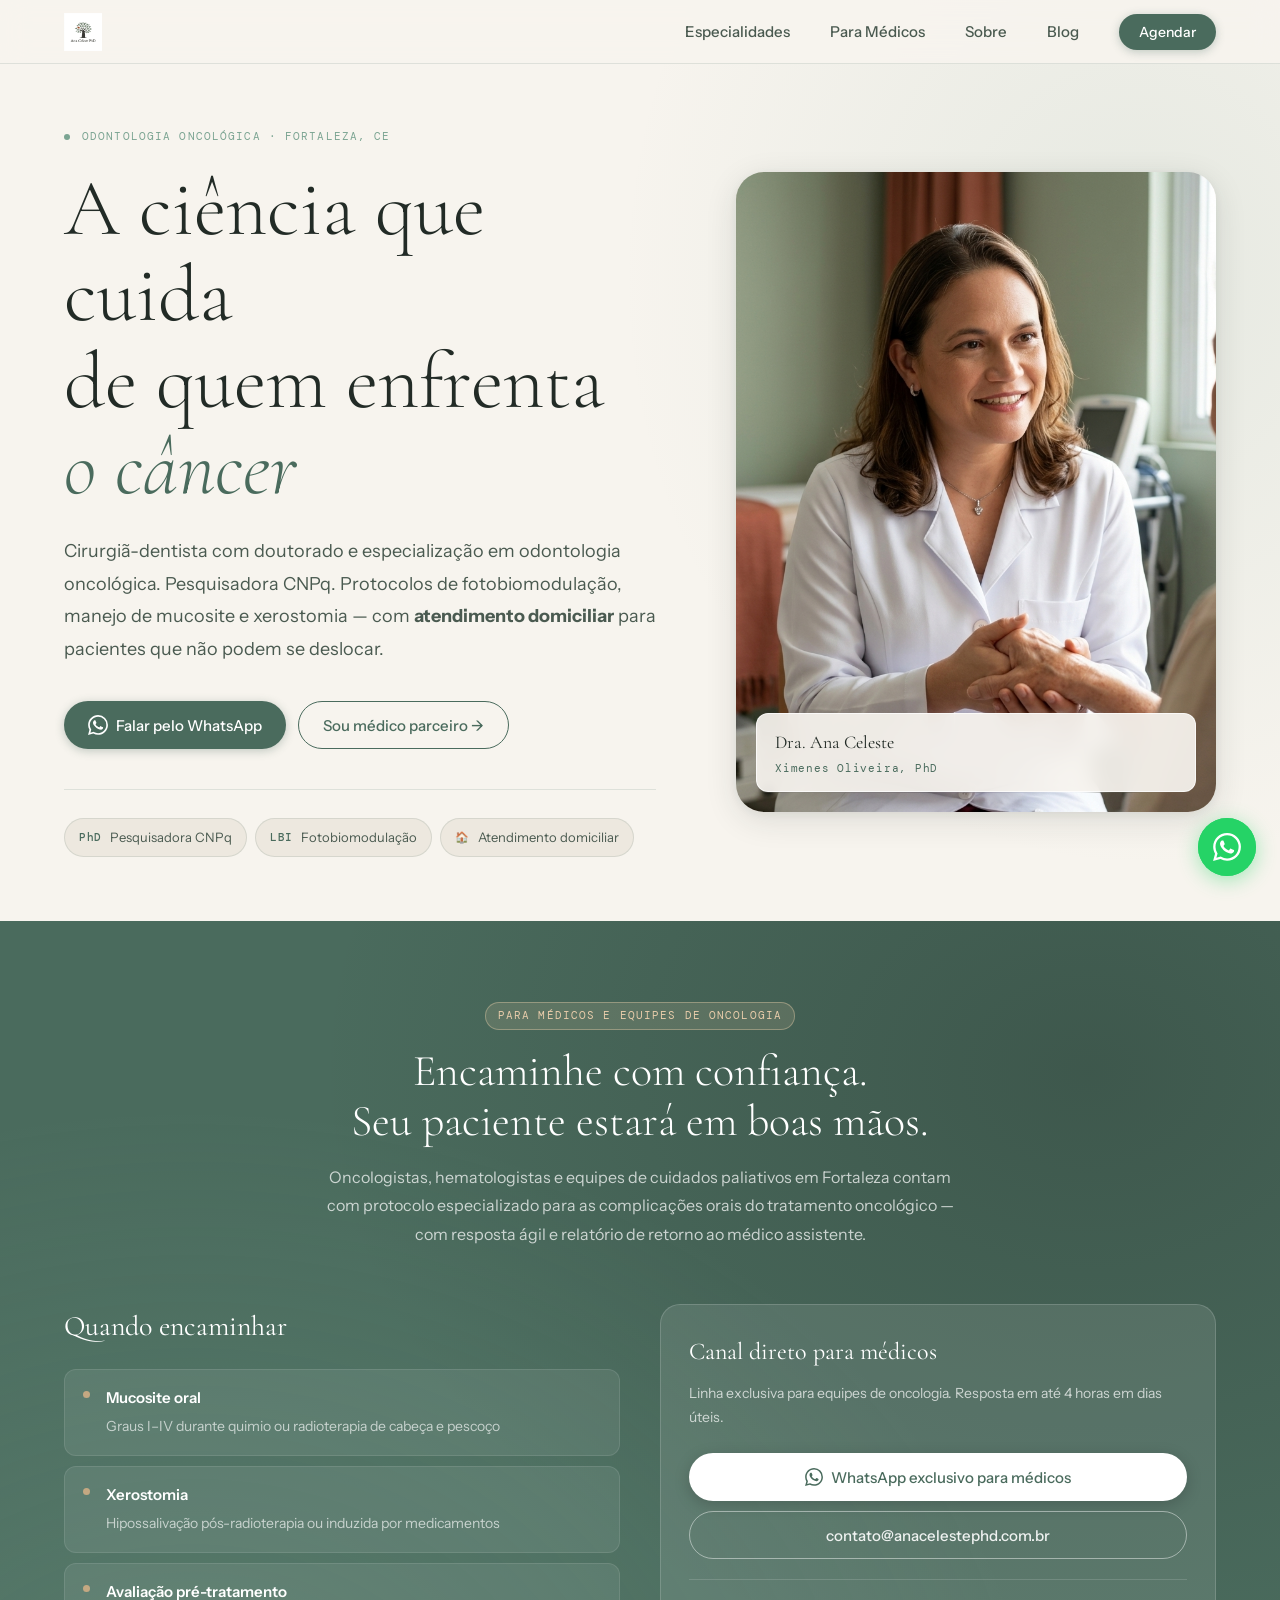
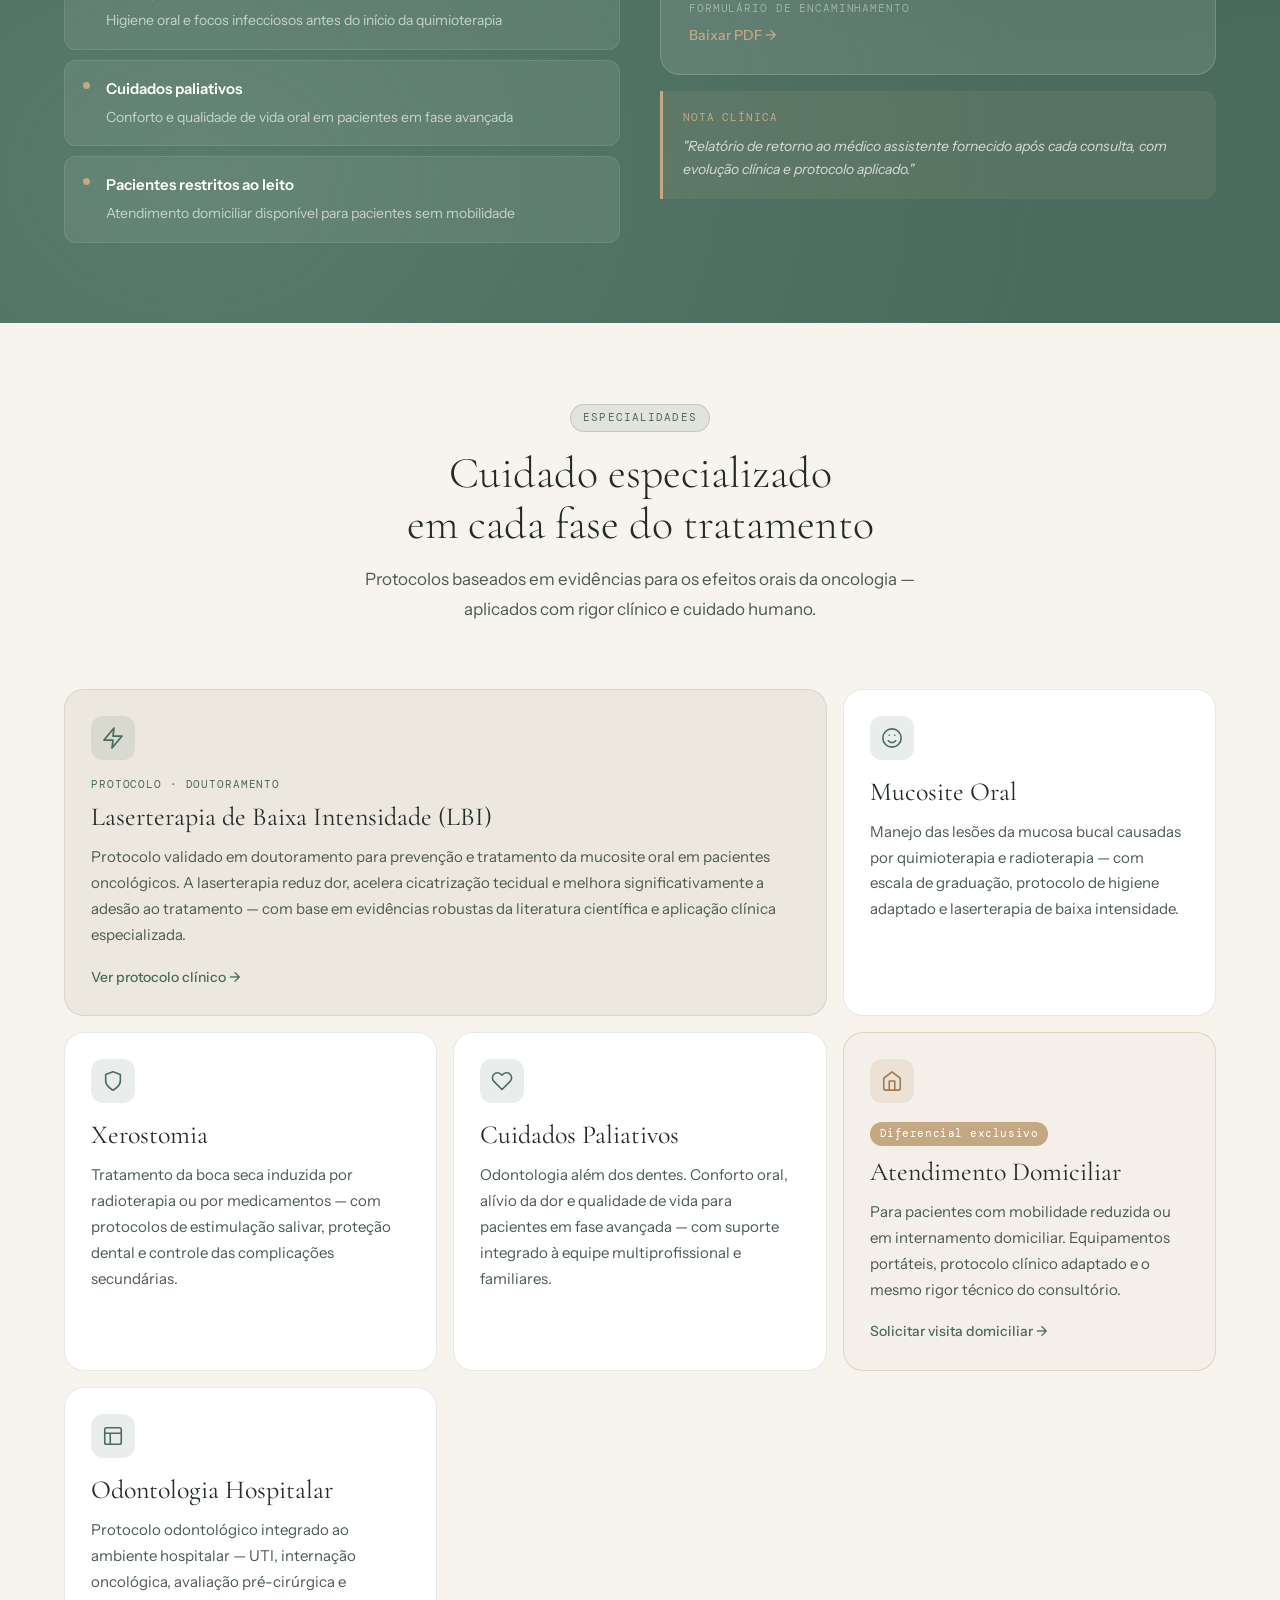
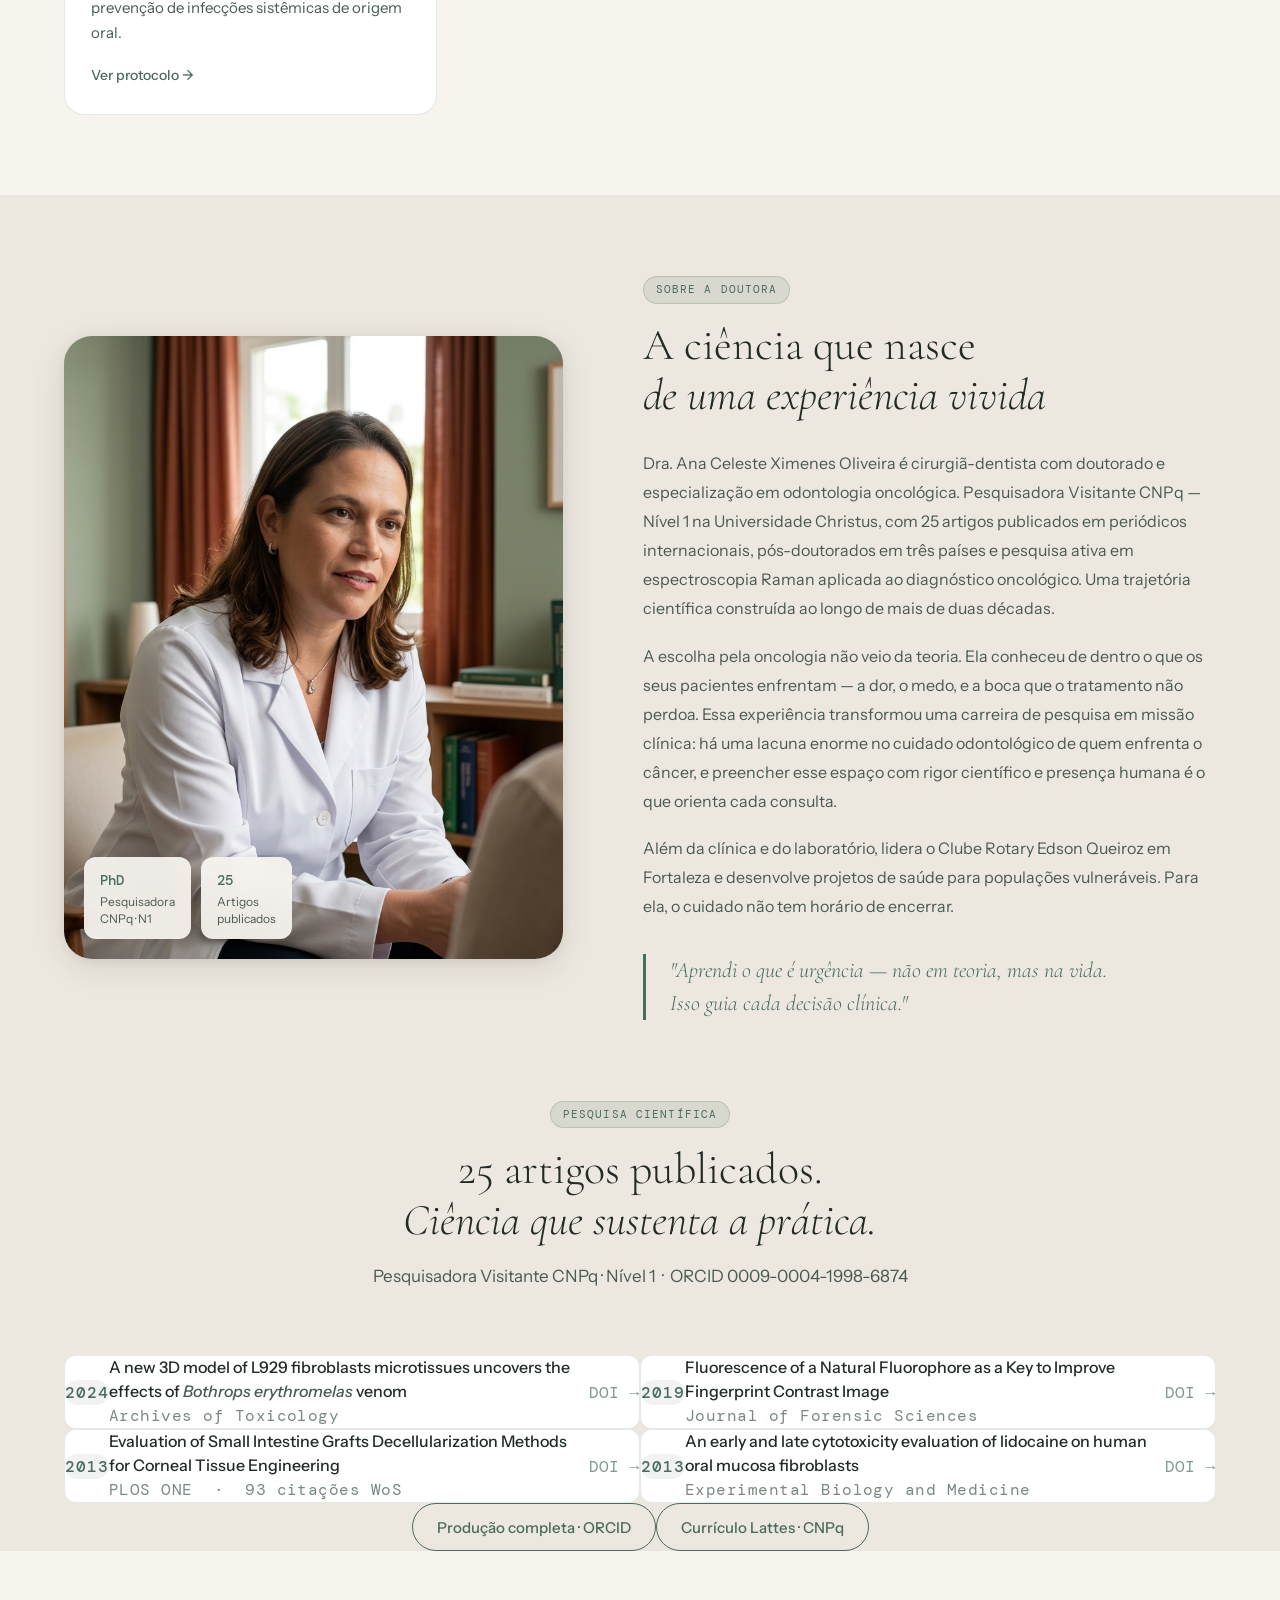
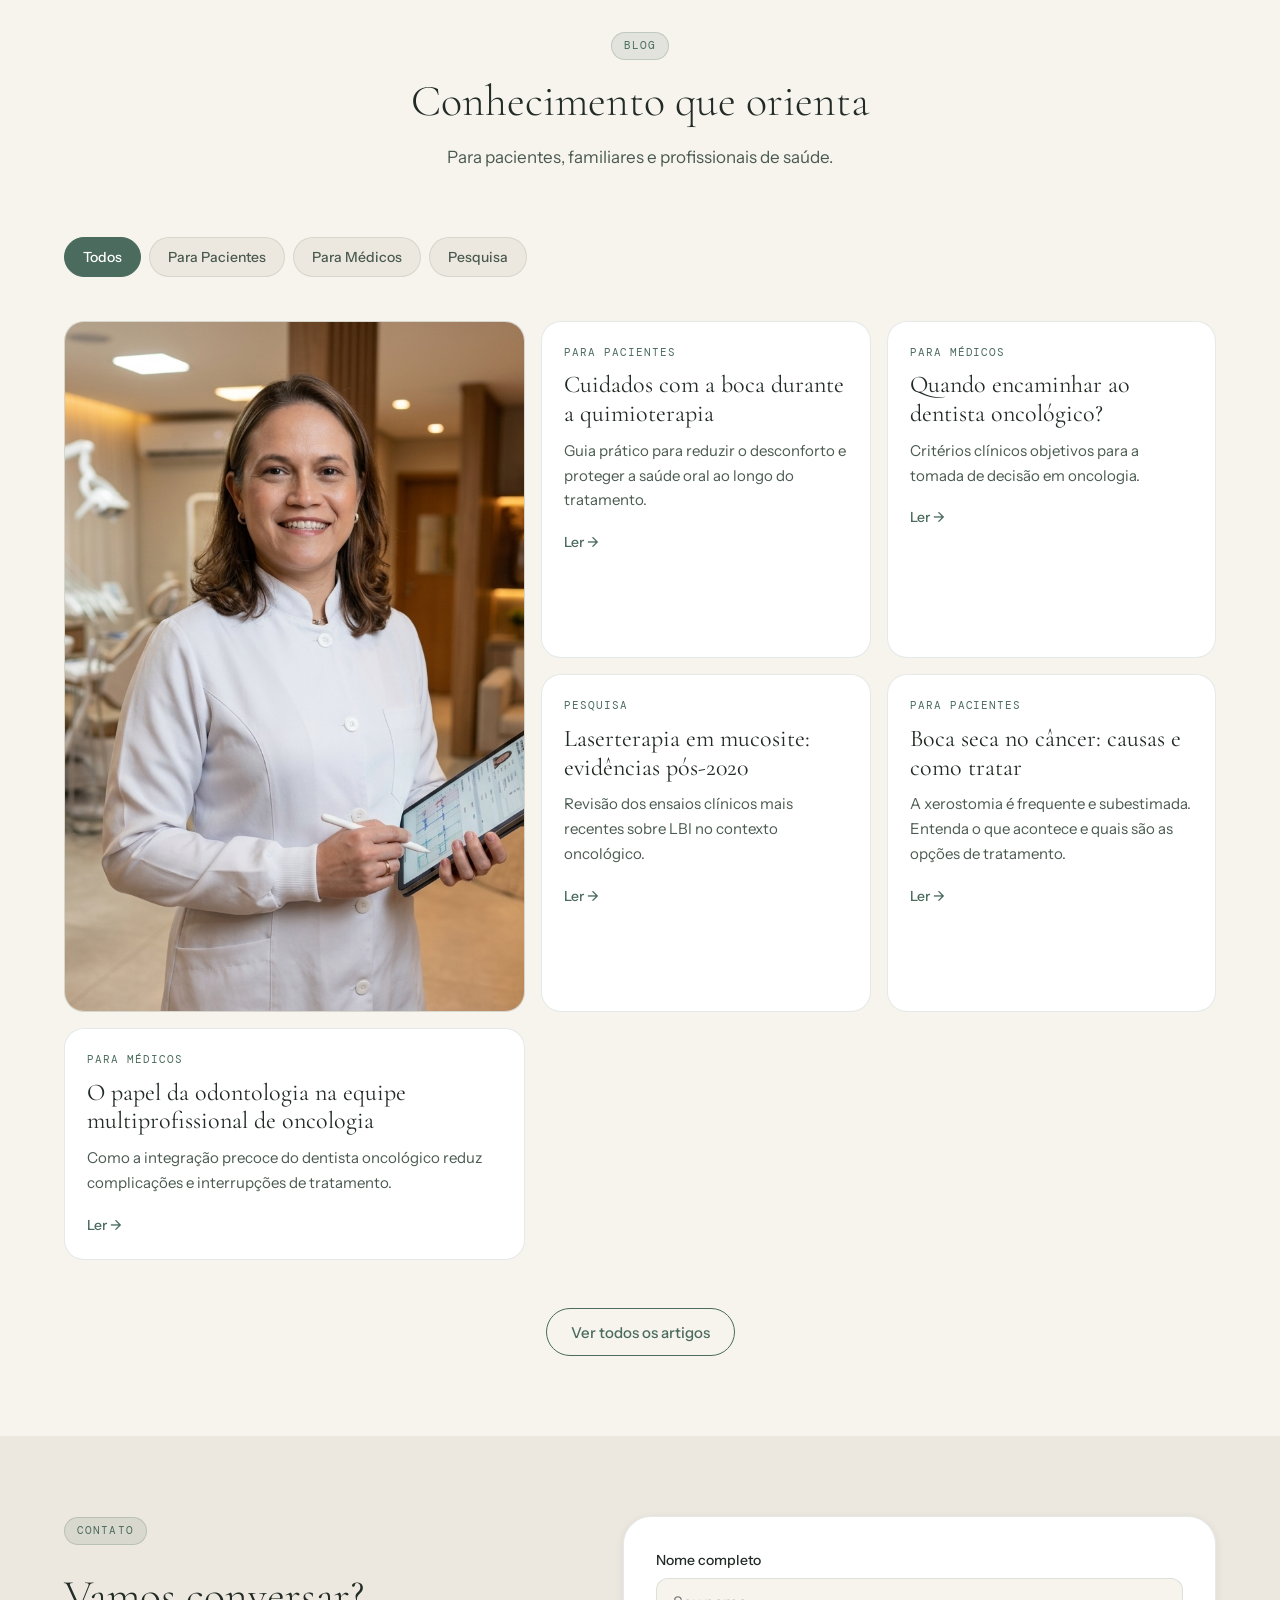
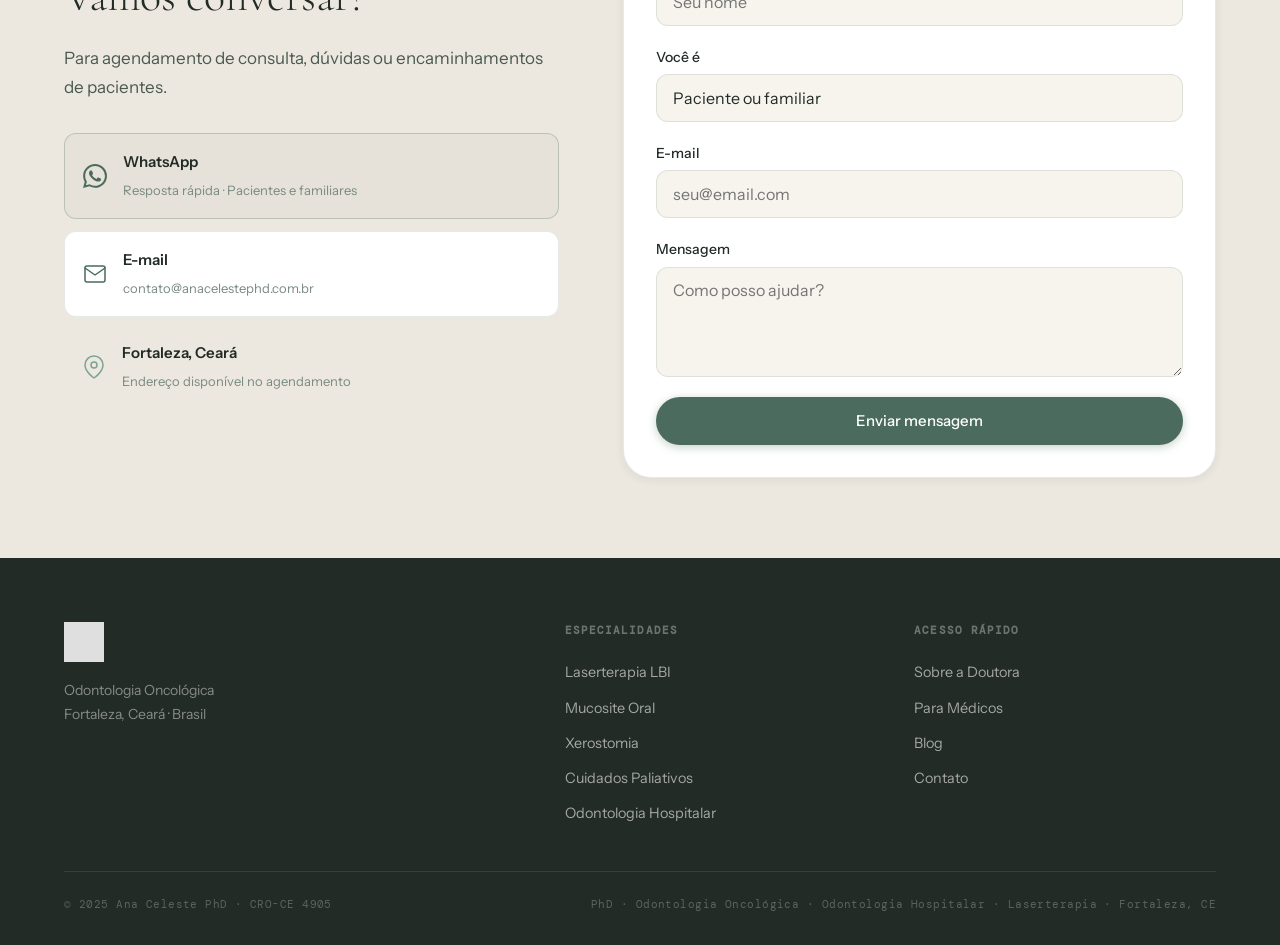
==== index.html @ f33442ef "Fix: número WhatsApp correto — 558599242529 Transposição de dígitos corrigida: 9224 → 9924 O número " ====
<!DOCTYPE html>
<html lang="pt-BR">
<head>
  <meta charset="UTF-8">
  <meta name="viewport" content="width=device-width, initial-scale=1.0">
  <meta name="description" content="Dra. Ana Celeste Ximenes Oliveira — Cirurgiã-dentista, PhD. Suporte odontológico especializado ao paciente oncológico em Fortaleza, CE. Laserterapia, mucosite, xerostomia e atendimento domiciliar.">
  <meta name="keywords" content="odontologia oncológica, dentista oncológica, laserterapia, mucosite oral, xerostomia, cuidados paliativos, Fortaleza, Ceará, atendimento domiciliar, fotobiomodulação">
  <title>Ana Celeste PhD — Suporte Odontológico Oncológico · Fortaleza</title>

  <!-- Open Graph -->
  <meta property="og:title"       content="Ana Celeste PhD — Suporte Odontológico Oncológico">
  <meta property="og:description" content="Cirurgiã-dentista, PhD. Laserterapia, mucosite e cuidados paliativos para pacientes oncológicos em Fortaleza, CE.">
  <meta property="og:type"        content="website">
  <meta property="og:image"       content="assets/hero.png">

  <!-- Schema.org -->
  <script type="application/ld+json">
  {
    "@context": "https://schema.org",
    "@type": "Dentist",
    "name": "Ana Celeste Ximenes Oliveira",
    "description": "Cirurgiã-dentista com doutorado e especialização em odontologia oncológica. Pesquisadora Visitante CNPq. Especialista em laserterapia de baixa intensidade, mucosite oral e cuidados paliativos.",
    "address": { "@type": "PostalAddress", "addressLocality": "Fortaleza", "addressRegion": "CE", "addressCountry": "BR" },
    "telephone": "+558599242529",
    "email": "contato@anacelestephd.com.br",
    "medicalSpecialty": "Dentistry",
    "sameAs": [
      "https://orcid.org/0009-0004-1998-6874",
      "http://lattes.cnpq.br/0933606987085192"
    ]
  }
  </script>

  <!-- Fonts -->
  <link rel="preconnect" href="https://fonts.googleapis.com">
  <link rel="preconnect" href="https://fonts.gstatic.com" crossorigin>
  <link href="https://fonts.googleapis.com/css2?family=Cormorant+Garamond:ital,wght@0,300;0,400;0,500;1,300;1,400&family=Instrument+Sans:wght@400;500;600&family=DM+Mono:wght@400;500&display=swap" rel="stylesheet">

  <link rel="stylesheet" href="styles.css">
</head>
<body>

  <!-- ====================================================
       NAV
       ==================================================== -->
  <nav class="nav" id="nav" role="navigation" aria-label="Navegação principal">
    <div class="nav__inner">
      <a href="#inicio" class="nav__logo" aria-label="Ana Celeste PhD — página inicial">
        <img src="assets/logo.png" alt="Ana Celeste PhD">
      </a>
      <div class="nav__links">
        <a href="#especialidades">Especialidades</a>
        <a href="#profissionais">Para Médicos</a>
        <a href="#sobre">Sobre</a>
        <a href="#blog">Blog</a>
        <a href="#contato" class="btn btn--primary" style="padding:0.5rem 1.25rem;min-height:36px;font-size:0.875rem;">Agendar</a>
      </div>
      <button class="nav__toggle" id="navToggle" aria-label="Abrir menu" aria-expanded="false">
        <span></span><span></span><span></span>
      </button>
    </div>
    <div class="nav__mobile" id="navMobile" role="menu">
      <a href="#especialidades" role="menuitem">Especialidades</a>
      <a href="#profissionais"  role="menuitem">Para Médicos</a>
      <a href="#sobre"          role="menuitem">Sobre a Doutora</a>
      <a href="#blog"           role="menuitem">Blog</a>
      <a href="#contato"        role="menuitem">Agendar Consulta</a>
    </div>
  </nav>

  <!-- ====================================================
       HERO
       ==================================================== -->
  <section class="hero" id="inicio" aria-label="Apresentação">
    <div class="hero__container">

      <div class="hero__content">
        <div class="hero__eyebrow reveal">
          <span class="hero__eyebrow-dot" aria-hidden="true"></span>
          <span class="hero__eyebrow-text">Odontologia Oncológica · Fortaleza, CE</span>
        </div>

        <h1 class="hero__title reveal reveal-delay-1">
          A ciência que cuida<br>
          de quem enfrenta<br>
          <em>o câncer</em>
        </h1>

        <p class="hero__lead reveal reveal-delay-2">
          Cirurgiã-dentista com doutorado e especialização em odontologia oncológica.
          Pesquisadora CNPq. Protocolos de fotobiomodulação, manejo de mucosite e
          xerostomia — com <strong>atendimento domiciliar</strong> para pacientes que não podem se deslocar.
        </p>

        <div class="hero__actions reveal reveal-delay-3">
          <a href="https://wa.me/558599242529" class="btn btn--primary" target="_blank" rel="noopener noreferrer" aria-label="Falar pelo WhatsApp">
            <svg width="20" height="20" viewBox="0 0 24 24" fill="currentColor" aria-hidden="true">
              <path d="M17.472 14.382c-.297-.149-1.758-.867-2.03-.967-.273-.099-.471-.148-.67.15-.197.297-.767.966-.94 1.164-.173.199-.347.223-.644.075-.297-.15-1.255-.463-2.39-1.475-.883-.788-1.48-1.761-1.653-2.059-.173-.297-.018-.458.13-.606.134-.133.298-.347.446-.52.149-.174.198-.298.298-.497.099-.198.05-.371-.025-.52-.075-.149-.669-1.612-.916-2.207-.242-.579-.487-.5-.669-.51-.173-.008-.371-.01-.57-.01-.198 0-.52.074-.792.372-.272.297-1.04 1.016-1.04 2.479 0 1.462 1.065 2.875 1.213 3.074.149.198 2.096 3.2 5.077 4.487.709.306 1.262.489 1.694.625.712.227 1.36.195 1.871.118.571-.085 1.758-.719 2.006-1.413.248-.694.248-1.289.173-1.413-.074-.124-.272-.198-.57-.347m-5.421 7.403h-.004a9.87 9.87 0 01-5.031-1.378l-.361-.214-3.741.982.998-3.648-.235-.374a9.86 9.86 0 01-1.51-5.26c.001-5.45 4.436-9.884 9.888-9.884 2.64 0 5.122 1.03 6.988 2.898a9.825 9.825 0 012.893 6.994c-.003 5.45-4.437 9.884-9.885 9.884m8.413-18.297A11.815 11.815 0 0012.05 0C5.495 0 .16 5.335.157 11.892c0 2.096.547 4.142 1.588 5.945L.057 24l6.305-1.654a11.882 11.882 0 005.683 1.448h.005c6.554 0 11.89-5.335 11.893-11.893a11.821 11.821 0 00-3.48-8.413z"/>
            </svg>
            Falar pelo WhatsApp
          </a>
          <a href="#profissionais" class="btn btn--outline">
            Sou médico parceiro →
          </a>
        </div>

        <div class="hero__credentials reveal reveal-delay-4">
          <div class="hero__cred">
            <span class="hero__cred-label">PhD</span>
            <span class="hero__cred-desc">Pesquisadora CNPq</span>
          </div>
          <div class="hero__cred">
            <span class="hero__cred-label">LBI</span>
            <span class="hero__cred-desc">Fotobiomodulação</span>
          </div>
          <div class="hero__cred">
            <span class="hero__cred-label">🏠</span>
            <span class="hero__cred-desc">Atendimento domiciliar</span>
          </div>
        </div>
      </div>

      <div class="hero__image-wrap reveal reveal-delay-2">
        <img
          src="assets/hero.png"
          alt="Dra. Ana Celeste Ximenes Oliveira, PhD em Odontologia Oncológica"
          class="hero__image"
          loading="eager"
        >
        <div class="hero__image-card">
          <span class="hero__image-name">Dra. Ana Celeste</span>
          <span class="hero__image-cred">Ximenes Oliveira, PhD</span>
        </div>
      </div>

    </div>
  </section>

  <!-- ====================================================
       B2B — PARA MÉDICOS (prioridade estratégica)
       ==================================================== -->
  <section class="b2b" id="profissionais" aria-label="Para médicos e equipes de oncologia">
    <div class="container">

      <div class="b2b__header reveal">
        <span class="tag tag--warm">Para médicos e equipes de oncologia</span>
        <h2>Encaminhe com confiança.<br>Seu paciente estará em boas mãos.</h2>
        <p>
          Oncologistas, hematologistas e equipes de cuidados paliativos em Fortaleza
          contam com protocolo especializado para as complicações orais do tratamento
          oncológico — com resposta ágil e relatório de retorno ao médico assistente.
        </p>
      </div>

      <div class="b2b__grid">

        <div class="reveal reveal-delay-1">
          <h3 class="b2b__criteria-title">Quando encaminhar</h3>
          <ul class="criteria-list" role="list">
            <li class="criteria-item">
              <span class="criteria-dot" aria-hidden="true"></span>
              <div>
                <strong>Mucosite oral</strong>
                <span>Graus I–IV durante quimio ou radioterapia de cabeça e pescoço</span>
              </div>
            </li>
            <li class="criteria-item">
              <span class="criteria-dot" aria-hidden="true"></span>
              <div>
                <strong>Xerostomia</strong>
                <span>Hipossalivação pós-radioterapia ou induzida por medicamentos</span>
              </div>
            </li>
            <li class="criteria-item">
              <span class="criteria-dot" aria-hidden="true"></span>
              <div>
                <strong>Avaliação pré-tratamento</strong>
                <span>Higiene oral e focos infecciosos antes do início da quimioterapia</span>
              </div>
            </li>
            <li class="criteria-item">
              <span class="criteria-dot" aria-hidden="true"></span>
              <div>
                <strong>Cuidados paliativos</strong>
                <span>Conforto e qualidade de vida oral em pacientes em fase avançada</span>
              </div>
            </li>
            <li class="criteria-item">
              <span class="criteria-dot" aria-hidden="true"></span>
              <div>
                <strong>Pacientes restritos ao leito</strong>
                <span>Atendimento domiciliar disponível para pacientes sem mobilidade</span>
              </div>
            </li>
          </ul>
        </div>

        <div class="b2b__side reveal reveal-delay-2">
          <div class="b2b__card">
            <h3>Canal direto para médicos</h3>
            <p>
              Linha exclusiva para equipes de oncologia.
              Resposta em até 4 horas em dias úteis.
            </p>
            <a
              href="https://wa.me/558599242529?text=Ol%C3%A1%2C%20sou%20m%C3%A9dico%20e%20gostaria%20de%20encaminhar%20um%20paciente."
              class="btn btn--primary btn--full"
              target="_blank"
              rel="noopener noreferrer"
            >
              <svg width="18" height="18" viewBox="0 0 24 24" fill="currentColor" aria-hidden="true">
                <path d="M17.472 14.382c-.297-.149-1.758-.867-2.03-.967-.273-.099-.471-.148-.67.15-.197.297-.767.966-.94 1.164-.173.199-.347.223-.644.075-.297-.15-1.255-.463-2.39-1.475-.883-.788-1.48-1.761-1.653-2.059-.173-.297-.018-.458.13-.606.134-.133.298-.347.446-.52.149-.174.198-.298.298-.497.099-.198.05-.371-.025-.52-.075-.149-.669-1.612-.916-2.207-.242-.579-.487-.5-.669-.51-.173-.008-.371-.01-.57-.01-.198 0-.52.074-.792.372-.272.297-1.04 1.016-1.04 2.479 0 1.462 1.065 2.875 1.213 3.074.149.198 2.096 3.2 5.077 4.487.709.306 1.262.489 1.694.625.712.227 1.36.195 1.871.118.571-.085 1.758-.719 2.006-1.413.248-.694.248-1.289.173-1.413-.074-.124-.272-.198-.57-.347m-5.421 7.403h-.004a9.87 9.87 0 01-5.031-1.378l-.361-.214-3.741.982.998-3.648-.235-.374a9.86 9.86 0 01-1.51-5.26c.001-5.45 4.436-9.884 9.888-9.884 2.64 0 5.122 1.03 6.988 2.898a9.825 9.825 0 012.893 6.994c-.003 5.45-4.437 9.884-9.885 9.884m8.413-18.297A11.815 11.815 0 0012.05 0C5.495 0 .16 5.335.157 11.892c0 2.096.547 4.142 1.588 5.945L.057 24l6.305-1.654a11.882 11.882 0 005.683 1.448h.005c6.554 0 11.89-5.335 11.893-11.893a11.821 11.821 0 00-3.48-8.413z"/>
              </svg>
              WhatsApp exclusivo para médicos
            </a>
            <a href="mailto:contato@anacelestephd.com.br" class="btn btn--outline-white btn--full">
              contato@anacelestephd.com.br
            </a>
            <div class="b2b__protocol">
              <span class="b2b__protocol-label">Formulário de encaminhamento</span>
              <a href="#" class="link link--warm">Baixar PDF →</a>
            </div>
          </div>

          <div class="b2b__note" role="note">
            <span class="b2b__note-label">nota clínica</span>
            <p>
              "Relatório de retorno ao médico assistente fornecido após cada consulta,
              com evolução clínica e protocolo aplicado."
            </p>
          </div>
        </div>

      </div>
    </div>
  </section>

  <!-- ====================================================
       ESPECIALIDADES
       ==================================================== -->
  <section class="especialidades" id="especialidades" aria-label="Especialidades">
    <div class="container">

      <div class="section-header reveal">
        <span class="tag">Especialidades</span>
        <h2>Cuidado especializado<br>em cada fase do tratamento</h2>
        <p>Protocolos baseados em evidências para os efeitos orais da oncologia — aplicados com rigor clínico e cuidado humano.</p>
      </div>

      <div class="esp-grid">

        <div class="esp-card esp-card--alt esp-card--wide reveal">
          <div class="esp-icon" aria-hidden="true">
            <svg width="24" height="24" viewBox="0 0 24 24" fill="none" stroke="currentColor" stroke-width="1.75" stroke-linecap="round" stroke-linejoin="round">
              <path d="M13 2L3 14h9l-1 8 10-12h-9l1-8z"/>
            </svg>
          </div>
          <span class="esp-meta">protocolo · doutoramento</span>
          <h3>Laserterapia de Baixa Intensidade (LBI)</h3>
          <p>
            Protocolo validado em doutoramento para prevenção e tratamento da mucosite oral em
            pacientes oncológicos. A laserterapia reduz dor, acelera cicatrização tecidual e melhora
            significativamente a adesão ao tratamento — com base em evidências robustas da literatura
            científica e aplicação clínica especializada.
          </p>
          <a href="#" class="link">Ver protocolo clínico →</a>
        </div>

        <div class="esp-card reveal reveal-delay-1">
          <div class="esp-icon" aria-hidden="true">
            <svg width="22" height="22" viewBox="0 0 24 24" fill="none" stroke="currentColor" stroke-width="1.75" stroke-linecap="round" stroke-linejoin="round">
              <circle cx="12" cy="12" r="10"/>
              <path d="M8 15s1.5 2 4 2 4-2 4-2"/>
              <line x1="9" y1="9" x2="9.01" y2="9"/>
              <line x1="15" y1="9" x2="15.01" y2="9"/>
            </svg>
          </div>
          <h3>Mucosite Oral</h3>
          <p>
            Manejo das lesões da mucosa bucal causadas por quimioterapia e radioterapia —
            com escala de graduação, protocolo de higiene adaptado e laserterapia de baixa intensidade.
          </p>
        </div>

        <div class="esp-card reveal reveal-delay-2">
          <div class="esp-icon" aria-hidden="true">
            <svg width="22" height="22" viewBox="0 0 24 24" fill="none" stroke="currentColor" stroke-width="1.75" stroke-linecap="round" stroke-linejoin="round">
              <path d="M12 22s8-4 8-10V5l-8-3-8 3v7c0 6 8 10 8 10z"/>
            </svg>
          </div>
          <h3>Xerostomia</h3>
          <p>
            Tratamento da boca seca induzida por radioterapia ou por medicamentos — com protocolos
            de estimulação salivar, proteção dental e controle das complicações secundárias.
          </p>
        </div>

        <div class="esp-card reveal reveal-delay-1">
          <div class="esp-icon" aria-hidden="true">
            <svg width="22" height="22" viewBox="0 0 24 24" fill="none" stroke="currentColor" stroke-width="1.75" stroke-linecap="round" stroke-linejoin="round">
              <path d="M20.84 4.61a5.5 5.5 0 0 0-7.78 0L12 5.67l-1.06-1.06a5.5 5.5 0 0 0-7.78 7.78l1.06 1.06L12 21.23l7.78-7.78 1.06-1.06a5.5 5.5 0 0 0 0-7.78z"/>
            </svg>
          </div>
          <h3>Cuidados Paliativos</h3>
          <p>
            Odontologia além dos dentes. Conforto oral, alívio da dor e qualidade de vida para
            pacientes em fase avançada — com suporte integrado à equipe multiprofissional e familiares.
          </p>
        </div>

        <div class="esp-card esp-card--home reveal reveal-delay-2">
          <div class="esp-icon" aria-hidden="true">
            <svg width="22" height="22" viewBox="0 0 24 24" fill="none" stroke="currentColor" stroke-width="1.75" stroke-linecap="round" stroke-linejoin="round">
              <path d="M3 9l9-7 9 7v11a2 2 0 0 1-2 2H5a2 2 0 0 1-2-2z"/>
              <polyline points="9 22 9 12 15 12 15 22"/>
            </svg>
          </div>
          <span class="esp-badge">Diferencial exclusivo</span>
          <h3>Atendimento Domiciliar</h3>
          <p>
            Para pacientes com mobilidade reduzida ou em internamento domiciliar. Equipamentos
            portáteis, protocolo clínico adaptado e o mesmo rigor técnico do consultório.
          </p>
          <a href="#contato" class="link">Solicitar visita domiciliar →</a>
        </div>

        <div class="esp-card reveal reveal-delay-3">
          <div class="esp-icon" aria-hidden="true">
            <svg width="22" height="22" viewBox="0 0 24 24" fill="none" stroke="currentColor" stroke-width="1.75" stroke-linecap="round" stroke-linejoin="round">
              <rect x="3" y="3" width="18" height="18" rx="2"/><path d="M3 9h18M9 21V9"/>
            </svg>
          </div>
          <h3>Odontologia Hospitalar</h3>
          <p>
            Protocolo odontológico integrado ao ambiente hospitalar — UTI, internação oncológica,
            avaliação pré-cirúrgica e prevenção de infecções sistêmicas de origem oral.
          </p>
          <a href="especialidades/odontologia-hospitalar.html" class="link">Ver protocolo →</a>
        </div>

      </div>
    </div>
  </section>

  <!-- ====================================================
       SOBRE
       ==================================================== -->
  <section class="sobre" id="sobre" aria-label="Sobre a Doutora">
    <div class="container">
      <div class="sobre__grid">

        <div class="sobre__image-wrap reveal">
          <img
            src="assets/profile.png"
            alt="Dra. Ana Celeste Ximenes Oliveira"
            class="sobre__photo"
            loading="lazy"
          >
          <div class="sobre__stats" aria-label="Credenciais">
            <div class="sobre__stat">
              <span class="sobre__stat-val">PhD</span>
              <span class="sobre__stat-label">Pesquisadora<br>CNPq · N1</span>
            </div>
            <div class="sobre__stat">
              <span class="sobre__stat-val">25</span>
              <span class="sobre__stat-label">Artigos<br>publicados</span>
            </div>
          </div>
        </div>

        <div class="sobre__content reveal reveal-delay-1">
          <span class="tag">Sobre a Doutora</span>
          <h2>A ciência que nasce<br><em>de uma experiência vivida</em></h2>
          <div class="sobre__text">
            <p>
              Dra. Ana Celeste Ximenes Oliveira é cirurgiã-dentista com doutorado e especialização
              em odontologia oncológica. Pesquisadora Visitante CNPq — Nível 1 na Universidade
              Christus, com 25 artigos publicados em periódicos internacionais, pós-doutorados em
              três países e pesquisa ativa em espectroscopia Raman aplicada ao diagnóstico oncológico.
              Uma trajetória científica construída ao longo de mais de duas décadas.
            </p>
            <p>
              A escolha pela oncologia não veio da teoria. Ela conheceu de dentro o que os seus
              pacientes enfrentam — a dor, o medo, e a boca que o tratamento não perdoa. Essa
              experiência transformou uma carreira de pesquisa em missão clínica: há uma lacuna
              enorme no cuidado odontológico de quem enfrenta o câncer, e preencher esse espaço
              com rigor científico e presença humana é o que orienta cada consulta.
            </p>
            <p>
              Além da clínica e do laboratório, lidera o Clube Rotary Edson Queiroz em Fortaleza
              e desenvolve projetos de saúde para populações vulneráveis. Para ela, o cuidado
              não tem horário de encerrar.
            </p>
          </div>
          <div class="sobre__quote">
            <blockquote>
              "Aprendi o que é urgência — não em teoria, mas na vida.<br>
              Isso guia cada decisão clínica."
            </blockquote>
          </div>
        </div>

      </div>
    </div>
  </section>

  <!-- ====================================================
       PUBLICAÇÕES
       ==================================================== -->
  <section class="publicacoes" id="publicacoes" aria-label="Publicações científicas">
    <div class="container">

      <div class="section-header reveal">
        <span class="tag">Pesquisa Científica</span>
        <h2>25 artigos publicados.<br><em>Ciência que sustenta a prática.</em></h2>
        <p>Pesquisadora Visitante CNPq · Nível 1 &nbsp;·&nbsp; ORCID 0009-0004-1998-6874</p>
      </div>

      <div class="pub-grid">

        <div class="pub-card reveal">
          <span class="pub-year">2024</span>
          <div class="pub-body">
            <h4>A new 3D model of L929 fibroblasts microtissues uncovers the effects of <em>Bothrops erythromelas</em> venom</h4>
            <span class="pub-journal">Archives of Toxicology</span>
          </div>
          <a href="https://doi.org/10.1007/s00204-024-03824-0" class="pub-doi" target="_blank" rel="noopener noreferrer">DOI →</a>
        </div>

        <div class="pub-card reveal reveal-delay-1">
          <span class="pub-year">2019</span>
          <div class="pub-body">
            <h4>Fluorescence of a Natural Fluorophore as a Key to Improve Fingerprint Contrast Image</h4>
            <span class="pub-journal">Journal of Forensic Sciences</span>
          </div>
          <a href="https://doi.org/10.1111/1556-4029.14087" class="pub-doi" target="_blank" rel="noopener noreferrer">DOI →</a>
        </div>

        <div class="pub-card reveal reveal-delay-2">
          <span class="pub-year">2013</span>
          <div class="pub-body">
            <h4>Evaluation of Small Intestine Grafts Decellularization Methods for Corneal Tissue Engineering</h4>
            <span class="pub-journal">PLOS ONE &nbsp;·&nbsp; 93 citações WoS</span>
          </div>
          <a href="https://doi.org/10.1371/journal.pone.0066538" class="pub-doi" target="_blank" rel="noopener noreferrer">DOI →</a>
        </div>

        <div class="pub-card reveal reveal-delay-1">
          <span class="pub-year">2013</span>
          <div class="pub-body">
            <h4>An early and late cytotoxicity evaluation of lidocaine on human oral mucosa fibroblasts</h4>
            <span class="pub-journal">Experimental Biology and Medicine</span>
          </div>
          <a href="https://doi.org/10.1177/1535370213503274" class="pub-doi" target="_blank" rel="noopener noreferrer">DOI →</a>
        </div>

      </div>

      <div class="pub-footer reveal">
        <a href="https://orcid.org/0009-0004-1998-6874" class="btn btn--outline" target="_blank" rel="noopener noreferrer">
          Produção completa · ORCID
        </a>
        <a href="http://lattes.cnpq.br/0933606987085192" class="btn btn--outline" target="_blank" rel="noopener noreferrer">
          Currículo Lattes · CNPq
        </a>
      </div>

    </div>
  </section>

  <!-- ====================================================
       BLOG
       ==================================================== -->
  <section class="blog" id="blog" aria-label="Blog">
    <div class="container">

      <div class="section-header reveal">
        <span class="tag">Blog</span>
        <h2>Conhecimento que orienta</h2>
        <p>Para pacientes, familiares e profissionais de saúde.</p>
      </div>

      <div class="blog__tabs" role="tablist" aria-label="Filtrar artigos">
        <button class="blog__tab active" data-filter="todos"         role="tab" aria-selected="true">Todos</button>
        <button class="blog__tab"        data-filter="pacientes"     role="tab" aria-selected="false">Para Pacientes</button>
        <button class="blog__tab"        data-filter="profissionais" role="tab" aria-selected="false">Para Médicos</button>
        <button class="blog__tab"        data-filter="pesquisa"      role="tab" aria-selected="false">Pesquisa</button>
      </div>

      <div class="blog__grid" id="blogGrid">

        <article class="post-card post-card--featured reveal" data-category="pacientes">
          <div class="post-img">
            <img src="assets/clinic.png" alt="Mucosite oral — tratamento oncológico" loading="lazy">
          </div>
          <div class="post-body">
            <span class="post-tag">para pacientes</span>
            <h3>Mucosite oral: o efeito colateral que ninguém te contou</h3>
            <p>Por que a boca é tão afetada pela quimioterapia — e o que você pode fazer para aliviar o sofrimento.</p>
            <a href="blog/mucosite-o-que-ninguem-te-contou.html" class="link">Ler artigo →</a>
          </div>
        </article>

        <article class="post-card reveal reveal-delay-1" data-category="pacientes">
          <div class="post-body">
            <span class="post-tag">para pacientes</span>
            <h3>Cuidados com a boca durante a quimioterapia</h3>
            <p>Guia prático para reduzir o desconforto e proteger a saúde oral ao longo do tratamento.</p>
            <a href="blog/cuidados-boca-quimioterapia.html" class="link">Ler →</a>
          </div>
        </article>

        <article class="post-card reveal reveal-delay-2" data-category="profissionais">
          <div class="post-body">
            <span class="post-tag">para médicos</span>
            <h3>Quando encaminhar ao dentista oncológico?</h3>
            <p>Critérios clínicos objetivos para a tomada de decisão em oncologia.</p>
            <a href="blog/quando-encaminhar.html" class="link">Ler →</a>
          </div>
        </article>

        <article class="post-card reveal reveal-delay-1" data-category="pesquisa">
          <div class="post-body">
            <span class="post-tag">pesquisa</span>
            <h3>Laserterapia em mucosite: evidências pós-2020</h3>
            <p>Revisão dos ensaios clínicos mais recentes sobre LBI no contexto oncológico.</p>
            <a href="blog/laserterapia-evidencias.html" class="link">Ler →</a>
          </div>
        </article>

        <article class="post-card reveal reveal-delay-2" data-category="pacientes">
          <div class="post-body">
            <span class="post-tag">para pacientes</span>
            <h3>Boca seca no câncer: causas e como tratar</h3>
            <p>A xerostomia é frequente e subestimada. Entenda o que acontece e quais são as opções de tratamento.</p>
            <a href="especialidades/xerostomia.html" class="link">Ler →</a>
          </div>
        </article>

        <article class="post-card reveal reveal-delay-3" data-category="profissionais">
          <div class="post-body">
            <span class="post-tag">para médicos</span>
            <h3>O papel da odontologia na equipe multiprofissional de oncologia</h3>
            <p>Como a integração precoce do dentista oncológico reduz complicações e interrupções de tratamento.</p>
            <a href="blog/quando-encaminhar.html" class="link">Ler →</a>
          </div>
        </article>

      </div>

      <div class="blog__footer reveal">
        <a href="blog/index.html" class="btn btn--outline">Ver todos os artigos</a>
      </div>

    </div>
  </section>

  <!-- ====================================================
       CONTATO
       ==================================================== -->
  <section class="contato" id="contato" aria-label="Contato e agendamento">
    <div class="container">
      <div class="contato__grid">

        <div class="contato__info reveal">
          <span class="tag">Contato</span>
          <h2>Vamos conversar?</h2>
          <p>Para agendamento de consulta, dúvidas ou encaminhamentos de pacientes.</p>

          <div class="contato__options">
            <a
              href="https://wa.me/558599242529"
              class="contato__opt contato__opt--primary"
              target="_blank"
              rel="noopener noreferrer"
              aria-label="Falar pelo WhatsApp"
            >
              <svg width="24" height="24" viewBox="0 0 24 24" fill="currentColor" aria-hidden="true">
                <path d="M17.472 14.382c-.297-.149-1.758-.867-2.03-.967-.273-.099-.471-.148-.67.15-.197.297-.767.966-.94 1.164-.173.199-.347.223-.644.075-.297-.15-1.255-.463-2.39-1.475-.883-.788-1.48-1.761-1.653-2.059-.173-.297-.018-.458.13-.606.134-.133.298-.347.446-.52.149-.174.198-.298.298-.497.099-.198.05-.371-.025-.52-.075-.149-.669-1.612-.916-2.207-.242-.579-.487-.5-.669-.51-.173-.008-.371-.01-.57-.01-.198 0-.52.074-.792.372-.272.297-1.04 1.016-1.04 2.479 0 1.462 1.065 2.875 1.213 3.074.149.198 2.096 3.2 5.077 4.487.709.306 1.262.489 1.694.625.712.227 1.36.195 1.871.118.571-.085 1.758-.719 2.006-1.413.248-.694.248-1.289.173-1.413-.074-.124-.272-.198-.57-.347m-5.421 7.403h-.004a9.87 9.87 0 01-5.031-1.378l-.361-.214-3.741.982.998-3.648-.235-.374a9.86 9.86 0 01-1.51-5.26c.001-5.45 4.436-9.884 9.888-9.884 2.64 0 5.122 1.03 6.988 2.898a9.825 9.825 0 012.893 6.994c-.003 5.45-4.437 9.884-9.885 9.884m8.413-18.297A11.815 11.815 0 0012.05 0C5.495 0 .16 5.335.157 11.892c0 2.096.547 4.142 1.588 5.945L.057 24l6.305-1.654a11.882 11.882 0 005.683 1.448h.005c6.554 0 11.89-5.335 11.893-11.893a11.821 11.821 0 00-3.48-8.413z"/>
              </svg>
              <div>
                <strong>WhatsApp</strong>
                <span>Resposta rápida · Pacientes e familiares</span>
              </div>
            </a>

            <a href="mailto:contato@anacelestephd.com.br" class="contato__opt">
              <svg width="24" height="24" viewBox="0 0 24 24" fill="none" stroke="currentColor" stroke-width="1.5" stroke-linecap="round" stroke-linejoin="round" aria-hidden="true">
                <path d="M4 4h16c1.1 0 2 .9 2 2v12c0 1.1-.9 2-2 2H4c-1.1 0-2-.9-2-2V6c0-1.1.9-2 2-2z"/>
                <polyline points="22,6 12,13 2,6"/>
              </svg>
              <div>
                <strong>E-mail</strong>
                <span>contato@anacelestephd.com.br</span>
              </div>
            </a>

            <div class="contato__loc">
              <svg width="24" height="24" viewBox="0 0 24 24" fill="none" stroke="currentColor" stroke-width="1.5" stroke-linecap="round" stroke-linejoin="round" aria-hidden="true">
                <path d="M21 10c0 7-9 13-9 13s-9-6-9-13a9 9 0 0 1 18 0z"/>
                <circle cx="12" cy="10" r="3"/>
              </svg>
              <div>
                <strong>Fortaleza, Ceará</strong>
                <span>Endereço disponível no agendamento</span>
              </div>
            </div>
          </div>
        </div>

        <form
          class="contato__form reveal reveal-delay-1"
          id="contactForm"
          novalidate
          data-formspree-id="SEU_FORM_ID"
        >
          <!-- Honeypot anti-spam (oculto por CSS) -->
          <input type="text" name="_gotcha" tabindex="-1" aria-hidden="true" style="display:none">
          <input type="hidden" name="_subject" value="Novo contato — Ana Celeste PhD">

          <div class="form-group">
            <label for="nome">Nome completo</label>
            <input type="text" id="nome" name="nome" placeholder="Seu nome" autocomplete="name" required>
          </div>
          <div class="form-group">
            <label for="tipo">Você é</label>
            <select id="tipo" name="tipo" required>
              <option value="paciente">Paciente ou familiar</option>
              <option value="medico">Médico ou equipe de saúde</option>
            </select>
          </div>
          <div class="form-group">
            <label for="email">E-mail</label>
            <input type="email" id="email" name="email" placeholder="seu@email.com" autocomplete="email">
          </div>
          <div class="form-group">
            <label for="mensagem">Mensagem</label>
            <textarea id="mensagem" name="mensagem" rows="4" placeholder="Como posso ajudar?"></textarea>
          </div>
          <button type="submit" class="btn btn--primary btn--full" id="formSubmitBtn">
            Enviar mensagem
          </button>

          <!-- Estados de feedback (ocultos até ação) -->
          <div class="form-feedback form-feedback--success" id="formSuccess" role="alert" aria-live="polite" hidden>
            <svg width="20" height="20" viewBox="0 0 24 24" fill="none" stroke="currentColor" stroke-width="2" stroke-linecap="round" stroke-linejoin="round" aria-hidden="true"><polyline points="20 6 9 17 4 12"/></svg>
            Mensagem enviada! Responderei em breve.
          </div>
          <div class="form-feedback form-feedback--error" id="formError" role="alert" aria-live="polite" hidden>
            <svg width="20" height="20" viewBox="0 0 24 24" fill="none" stroke="currentColor" stroke-width="2" stroke-linecap="round" stroke-linejoin="round" aria-hidden="true"><circle cx="12" cy="12" r="10"/><line x1="12" y1="8" x2="12" y2="12"/><line x1="12" y1="16" x2="12.01" y2="16"/></svg>
            Algo deu errado. Tente pelo <a href="https://wa.me/558599242529" target="_blank" rel="noopener noreferrer">WhatsApp</a>.
          </div>
        </form>

      </div>
    </div>
  </section>

  <!-- ====================================================
       FOOTER
       ==================================================== -->
  <footer class="footer" role="contentinfo">
    <div class="container">
      <div class="footer__grid">
        <div class="footer__brand">
          <img src="assets/logo.png" alt="Ana Celeste PhD">
          <p>Odontologia Oncológica<br>Fortaleza, Ceará · Brasil</p>
        </div>
        <nav class="footer__nav" aria-label="Especialidades">
          <h4>Especialidades</h4>
          <a href="especialidades/laserterapia.html">Laserterapia LBI</a>
          <a href="especialidades/mucosite.html">Mucosite Oral</a>
          <a href="especialidades/xerostomia.html">Xerostomia</a>
          <a href="especialidades/cuidados-paliativos.html">Cuidados Paliativos</a>
          <a href="especialidades/odontologia-hospitalar.html">Odontologia Hospitalar</a>
        </nav>
        <nav class="footer__nav" aria-label="Links rápidos">
          <h4>Acesso rápido</h4>
          <a href="#sobre">Sobre a Doutora</a>
          <a href="#profissionais">Para Médicos</a>
          <a href="blog/index.html">Blog</a>
          <a href="#contato">Contato</a>
        </nav>
      </div>
      <div class="footer__bottom">
        <span>© 2025 Ana Celeste PhD · CRO-CE 4905</span>
        <span>PhD · Odontologia Oncológica · Odontologia Hospitalar · Laserterapia · Fortaleza, CE</span>
      </div>
    </div>
  </footer>

  <!-- WhatsApp FAB -->
  <a
    href="https://wa.me/558599242529"
    class="whatsapp-fab"
    target="_blank"
    rel="noopener noreferrer"
    aria-label="Falar pelo WhatsApp"
    title="Falar pelo WhatsApp"
  >
    <svg width="28" height="28" viewBox="0 0 24 24" fill="white" aria-hidden="true">
      <path d="M17.472 14.382c-.297-.149-1.758-.867-2.03-.967-.273-.099-.471-.148-.67.15-.197.297-.767.966-.94 1.164-.173.199-.347.223-.644.075-.297-.15-1.255-.463-2.39-1.475-.883-.788-1.48-1.761-1.653-2.059-.173-.297-.018-.458.13-.606.134-.133.298-.347.446-.52.149-.174.198-.298.298-.497.099-.198.05-.371-.025-.52-.075-.149-.669-1.612-.916-2.207-.242-.579-.487-.5-.669-.51-.173-.008-.371-.01-.57-.01-.198 0-.52.074-.792.372-.272.297-1.04 1.016-1.04 2.479 0 1.462 1.065 2.875 1.213 3.074.149.198 2.096 3.2 5.077 4.487.709.306 1.262.489 1.694.625.712.227 1.36.195 1.871.118.571-.085 1.758-.719 2.006-1.413.248-.694.248-1.289.173-1.413-.074-.124-.272-.198-.57-.347m-5.421 7.403h-.004a9.87 9.87 0 01-5.031-1.378l-.361-.214-3.741.982.998-3.648-.235-.374a9.86 9.86 0 01-1.51-5.26c.001-5.45 4.436-9.884 9.888-9.884 2.64 0 5.122 1.03 6.988 2.898a9.825 9.825 0 012.893 6.994c-.003 5.45-4.437 9.884-9.885 9.884m8.413-18.297A11.815 11.815 0 0012.05 0C5.495 0 .16 5.335.157 11.892c0 2.096.547 4.142 1.588 5.945L.057 24l6.305-1.654a11.882 11.882 0 005.683 1.448h.005c6.554 0 11.89-5.335 11.893-11.893a11.821 11.821 0 00-3.48-8.413z"/>
    </svg>
  </a>

  <script src="main.js"></script>
</body>
</html>
---- styles.css ----
/* ============================================================
   ANA CELESTE PhD — Design System
   Paleta: Leveza Clínica
   ============================================================ */

/* --- TOKENS --- */
:root {
  --c-sage:        #4A6B5D;
  --c-sage-light:  #7BA492;
  --c-sage-dim:    rgba(74, 107, 93, 0.12);
  --c-warm:        #C4A882;
  --c-warm-dark:   #A07B50;
  --c-bg:          #F7F4EE;
  --c-surface:     #EDE8DF;
  --c-surface-alt: #E4DDD1;
  --c-text:        #222B26;
  --c-text-2:      #4A5A50;
  --c-text-3:      #7A8A80;
  --c-white:       #FFFFFF;
  --c-border:      rgba(74, 107, 93, 0.14);

  --f-display: 'Cormorant Garamond', Georgia, serif;
  --f-body:    'Instrument Sans', system-ui, -apple-system, sans-serif;
  --f-mono:    'DM Mono', 'Courier New', monospace;

  --nav-h:   64px;
  --max-w:   1200px;
  --r-sm:    6px;
  --r-md:    12px;
  --r-lg:    20px;
  --r-xl:    28px;
  --r-full:  100px;

  --shadow-xs: 0 1px 2px rgba(34, 43, 38, 0.06);
  --shadow-sm: 0 2px 8px rgba(34, 43, 38, 0.08);
  --shadow-md: 0 4px 16px rgba(34, 43, 38, 0.10), 0 1px 4px rgba(34, 43, 38, 0.06);
  --shadow-lg: 0 8px 32px rgba(34, 43, 38, 0.12), 0 2px 8px rgba(34, 43, 38, 0.06);

  --ease:     cubic-bezier(0.4, 0, 0.2, 1);
  --ease-out: cubic-bezier(0, 0, 0.2, 1);
}

/* --- RESET --- */
*, *::before, *::after { box-sizing: border-box; margin: 0; padding: 0; }
html { scroll-behavior: smooth; -webkit-text-size-adjust: 100%; }
body {
  font-family: var(--f-body);
  font-size: 1rem;
  color: var(--c-text);
  background: var(--c-bg);
  line-height: 1.6;
  -webkit-font-smoothing: antialiased;
  overflow-x: hidden;
}
img  { display: block; max-width: 100%; height: auto; }
a    { color: inherit; text-decoration: none; }
button { cursor: pointer; border: none; background: none; font-family: inherit; }
input, textarea, select { font-family: inherit; }
ul { list-style: none; }

/* --- LAYOUT --- */
.container {
  width: 100%;
  max-width: var(--max-w);
  margin-inline: auto;
  padding-inline: 1.5rem;
}
.font-mono { font-family: var(--f-mono); }

/* --- REVEAL --- */
.reveal {
  opacity: 0;
  transform: translateY(24px);
  transition: opacity 0.65s var(--ease-out), transform 0.65s var(--ease-out);
}
.reveal.visible { opacity: 1; transform: none; }
.reveal-delay-1 { transition-delay: 0.10s; }
.reveal-delay-2 { transition-delay: 0.20s; }
.reveal-delay-3 { transition-delay: 0.30s; }
.reveal-delay-4 { transition-delay: 0.40s; }

/* --- TAGS --- */
.tag {
  display: inline-block;
  font-family: var(--f-mono);
  font-size: 0.70rem;
  letter-spacing: 0.10em;
  text-transform: uppercase;
  color: var(--c-sage);
  background: var(--c-sage-dim);
  padding: 0.25rem 0.75rem;
  border-radius: var(--r-full);
  border: 1px solid rgba(74, 107, 93, 0.22);
}
.tag--warm {
  color: var(--c-warm-dark);
  background: rgba(196, 168, 130, 0.14);
  border-color: rgba(196, 168, 130, 0.28);
}

/* --- SECTION HEADER --- */
.section-header { text-align: center; margin-bottom: 4rem; }
.section-header .tag { margin-bottom: 1rem; }
.section-header h2 {
  font-family: var(--f-display);
  font-size: clamp(1.75rem, 4vw, 2.75rem);
  font-weight: 300;
  line-height: 1.15;
  color: var(--c-text);
  margin-bottom: 1rem;
}
.section-header p {
  font-size: 1.0625rem;
  color: var(--c-text-2);
  max-width: 54ch;
  margin-inline: auto;
  line-height: 1.75;
}

/* --- LINK ARROW --- */
.link {
  display: inline-flex;
  align-items: center;
  gap: 0.25rem;
  font-size: 0.875rem;
  font-weight: 500;
  color: var(--c-sage);
  transition: gap 0.2s var(--ease);
}
.link:hover { gap: 0.5rem; }
.link--warm  { color: var(--c-warm); }

/* --- BUTTONS --- */
.btn {
  display: inline-flex;
  align-items: center;
  justify-content: center;
  gap: 0.5rem;
  padding: 0.75rem 1.5rem;
  border-radius: var(--r-full);
  font-family: var(--f-body);
  font-size: 0.9375rem;
  font-weight: 500;
  line-height: 1;
  min-height: 48px;
  transition: all 0.22s var(--ease);
  white-space: nowrap;
}
.btn--primary {
  background: var(--c-sage);
  color: var(--c-white);
  box-shadow: 0 2px 10px rgba(74, 107, 93, 0.32);
}
.btn--primary:hover {
  background: #3d5a4e;
  box-shadow: 0 4px 20px rgba(74, 107, 93, 0.42);
  transform: translateY(-1px);
}
.btn--outline {
  border: 1.5px solid var(--c-sage);
  color: var(--c-sage);
  background: transparent;
}
.btn--outline:hover { background: var(--c-sage-dim); }
.btn--outline-white {
  border: 1.5px solid rgba(255,255,255,0.45);
  color: rgba(255,255,255,0.90);
  background: transparent;
}
.btn--outline-white:hover {
  background: rgba(255,255,255,0.10);
  border-color: rgba(255,255,255,0.70);
}
.btn--full { width: 100%; }

/* ============================================================
   NAV
   ============================================================ */
.nav {
  position: fixed;
  inset: 0 0 auto;
  z-index: 200;
  height: var(--nav-h);
  background: rgba(247, 244, 238, 0.88);
  backdrop-filter: blur(14px);
  -webkit-backdrop-filter: blur(14px);
  border-bottom: 1px solid var(--c-border);
  transition: box-shadow 0.3s var(--ease);
}
.nav.scrolled { box-shadow: var(--shadow-sm); }
.nav__inner {
  display: flex;
  align-items: center;
  justify-content: space-between;
  height: var(--nav-h);
  padding-inline: 1.5rem;
  max-width: var(--max-w);
  margin-inline: auto;
}
.nav__logo img { height: 38px; width: auto; }
.nav__links { display: none; align-items: center; gap: 2.5rem; }
.nav__links a:not(.btn) {
  font-size: 0.9375rem;
  font-weight: 500;
  color: var(--c-text-2);
  transition: color 0.2s;
}
.nav__links a:not(.btn):hover { color: var(--c-sage); }
.nav__toggle {
  display: flex;
  flex-direction: column;
  gap: 5px;
  width: 40px;
  height: 40px;
  align-items: center;
  justify-content: center;
  padding: 0.5rem;
  border-radius: var(--r-sm);
}
.nav__toggle span {
  display: block;
  width: 22px;
  height: 2px;
  background: var(--c-text);
  border-radius: 2px;
  transition: all 0.3s var(--ease);
}
.nav__toggle.open span:nth-child(1) { transform: translateY(7px) rotate(45deg); }
.nav__toggle.open span:nth-child(2) { opacity: 0; transform: scaleX(0); }
.nav__toggle.open span:nth-child(3) { transform: translateY(-7px) rotate(-45deg); }
.nav__mobile {
  display: none;
  flex-direction: column;
  background: var(--c-bg);
  border-bottom: 1px solid var(--c-border);
  box-shadow: var(--shadow-md);
}
.nav__mobile.open { display: flex; }
.nav__mobile a {
  padding: 1rem 1.5rem;
  font-size: 1rem;
  font-weight: 500;
  color: var(--c-text);
  border-bottom: 1px solid var(--c-border);
  transition: background 0.15s, color 0.15s;
}
.nav__mobile a:hover { background: var(--c-surface); color: var(--c-sage); }
.nav__mobile a:last-child { border-bottom: none; }

/* ============================================================
   HERO
   ============================================================ */
.hero {
  min-height: 100svh;
  padding-top: var(--nav-h);
  background: var(--c-bg);
  display: flex;
  align-items: center;
  overflow: hidden;
  position: relative;
}
.hero::after {
  content: '';
  position: absolute;
  top: 0; right: 0;
  width: 55%;
  height: 100%;
  background: radial-gradient(ellipse at 80% 30%, rgba(123,164,146,0.14) 0%, transparent 65%);
  pointer-events: none;
}
.hero__container {
  display: flex;
  flex-direction: column;
  gap: 3rem;
  padding: 3rem 1.5rem 4rem;
  max-width: var(--max-w);
  margin-inline: auto;
  width: 100%;
  position: relative;
  z-index: 1;
}
.hero__eyebrow {
  display: flex;
  align-items: center;
  gap: 0.75rem;
  margin-bottom: 1.25rem;
}
.hero__eyebrow-dot {
  width: 6px;
  height: 6px;
  border-radius: 50%;
  background: var(--c-sage-light);
  flex-shrink: 0;
}
.hero__eyebrow-text {
  font-family: var(--f-mono);
  font-size: 0.70rem;
  letter-spacing: 0.10em;
  text-transform: uppercase;
  color: var(--c-sage-light);
}
.hero__title {
  font-family: var(--f-display);
  font-size: clamp(2.25rem, 8vw, 5rem);
  font-weight: 300;
  line-height: 1.08;
  color: var(--c-text);
  margin-bottom: 1.5rem;
}
.hero__title em { font-style: italic; color: var(--c-sage); }
.hero__lead {
  font-size: clamp(1rem, 2vw, 1.125rem);
  color: var(--c-text-2);
  line-height: 1.80;
  margin-bottom: 2.25rem;
  max-width: 52ch;
}
.hero__actions {
  display: flex;
  flex-direction: column;
  gap: 0.75rem;
  margin-bottom: 2.5rem;
}
.hero__credentials {
  display: flex;
  flex-wrap: wrap;
  gap: 0.5rem;
  padding-top: 1.75rem;
  border-top: 1px solid var(--c-border);
}
.hero__cred {
  display: flex;
  align-items: center;
  gap: 0.5rem;
  padding: 0.5rem 0.875rem;
  background: var(--c-surface);
  border: 1px solid var(--c-border);
  border-radius: var(--r-full);
}
.hero__cred-label {
  font-family: var(--f-mono);
  font-size: 0.6875rem;
  font-weight: 500;
  color: var(--c-sage);
  letter-spacing: 0.06em;
}
.hero__cred-desc { font-size: 0.8125rem; color: var(--c-text-2); }
.hero__image-wrap { position: relative; }
.hero__image {
  width: 100%;
  border-radius: var(--r-xl);
  aspect-ratio: 4 / 5;
  object-fit: cover;
  object-position: top center;
  box-shadow: var(--shadow-lg);
  display: block;
  background: var(--c-surface);
}
.hero__image-card {
  position: absolute;
  bottom: 1.25rem;
  left: 1.25rem;
  right: 1.25rem;
  background: rgba(247,244,238,0.93);
  backdrop-filter: blur(10px);
  -webkit-backdrop-filter: blur(10px);
  border-radius: var(--r-md);
  padding: 0.875rem 1.125rem;
  border: 1px solid rgba(255,255,255,0.70);
}
.hero__image-name {
  font-family: var(--f-display);
  font-size: 1.125rem;
  font-weight: 400;
  color: var(--c-text);
  display: block;
  margin-bottom: 0.2rem;
}
.hero__image-cred {
  font-family: var(--f-mono);
  font-size: 0.6875rem;
  letter-spacing: 0.07em;
  color: var(--c-sage);
  display: block;
}

/* ============================================================
   B2B — PARA MÉDICOS
   ============================================================ */
.b2b {
  padding: 5rem 0;
  background: var(--c-sage);
  color: var(--c-white);
  position: relative;
  overflow: hidden;
}
.b2b::before {
  content: '';
  position: absolute;
  inset: 0;
  background: radial-gradient(ellipse at 15% 85%, rgba(123,164,146,0.28) 0%, transparent 55%),
              radial-gradient(ellipse at 85% 15%, rgba(34,43,38,0.30) 0%, transparent 50%);
  pointer-events: none;
}
.b2b .container { position: relative; }
.b2b__header { text-align: center; margin-bottom: 3.5rem; }
.b2b__header .tag--warm { margin-bottom: 1rem; }
.b2b__header h2 {
  font-family: var(--f-display);
  font-size: clamp(1.75rem, 4vw, 2.75rem);
  font-weight: 300;
  line-height: 1.15;
  color: var(--c-white);
  margin-bottom: 1rem;
}
.b2b__header p {
  font-size: 1rem;
  color: rgba(255,255,255,0.72);
  max-width: 58ch;
  margin-inline: auto;
  line-height: 1.78;
}
.b2b__grid { display: flex; flex-direction: column; gap: 2rem; }
.b2b__criteria-title {
  font-family: var(--f-display);
  font-size: clamp(1.375rem, 2.5vw, 1.75rem);
  font-weight: 400;
  color: var(--c-white);
  margin-bottom: 1.25rem;
}
.criteria-list { display: flex; flex-direction: column; gap: 0.625rem; }
.criteria-item {
  display: flex;
  gap: 1rem;
  align-items: flex-start;
  padding: 1rem 1.125rem;
  background: rgba(255,255,255,0.08);
  border-radius: var(--r-md);
  border: 1px solid rgba(255,255,255,0.10);
  transition: background 0.2s;
}
.criteria-item:hover { background: rgba(255,255,255,0.13); }
.criteria-dot {
  flex-shrink: 0;
  width: 7px;
  height: 7px;
  border-radius: 50%;
  background: var(--c-warm);
  margin-top: 5px;
}
.criteria-item strong { display: block; font-size: 0.9375rem; font-weight: 600; color: var(--c-white); margin-bottom: 0.2rem; }
.criteria-item span   { font-size: 0.875rem; color: rgba(255,255,255,0.65); line-height: 1.55; }
.b2b__side { display: flex; flex-direction: column; gap: 1rem; }
.b2b__card {
  background: rgba(255,255,255,0.10);
  border: 1px solid rgba(255,255,255,0.16);
  border-radius: var(--r-lg);
  padding: 1.75rem;
}
.b2b__card h3 {
  font-family: var(--f-display);
  font-size: 1.5rem;
  font-weight: 400;
  color: var(--c-white);
  margin-bottom: 0.625rem;
}
.b2b__card p {
  font-size: 0.875rem;
  color: rgba(255,255,255,0.70);
  line-height: 1.70;
  margin-bottom: 1.5rem;
}
.b2b__card .btn--primary {
  background: var(--c-white);
  color: var(--c-sage);
  box-shadow: 0 4px 16px rgba(0,0,0,0.18);
  margin-bottom: 0.625rem;
}
.b2b__card .btn--primary:hover { background: var(--c-bg); box-shadow: 0 6px 24px rgba(0,0,0,0.24); }
.b2b__protocol {
  margin-top: 1.25rem;
  padding-top: 1.25rem;
  border-top: 1px solid rgba(255,255,255,0.14);
  display: flex;
  flex-direction: column;
  gap: 0.375rem;
}
.b2b__protocol-label {
  font-family: var(--f-mono);
  font-size: 0.6875rem;
  letter-spacing: 0.08em;
  text-transform: uppercase;
  color: rgba(255,255,255,0.40);
}
.b2b__note {
  padding: 1.125rem 1.25rem;
  background: rgba(196,168,130,0.12);
  border-left: 3px solid var(--c-warm);
  border-radius: 0 var(--r-md) var(--r-md) 0;
}
.b2b__note-label {
  font-family: var(--f-mono);
  font-size: 0.6875rem;
  letter-spacing: 0.08em;
  text-transform: uppercase;
  color: var(--c-warm);
  display: block;
  margin-bottom: 0.5rem;
}
.b2b__note p { font-size: 0.875rem; color: rgba(255,255,255,0.75); font-style: italic; line-height: 1.65; margin: 0; }

/* ============================================================
   ESPECIALIDADES
   ============================================================ */
.especialidades { padding: 5rem 0; background: var(--c-bg); }
.esp-grid { display: flex; flex-direction: column; gap: 1rem; }
.esp-card {
  background: var(--c-white);
  border: 1px solid var(--c-border);
  border-radius: var(--r-lg);
  padding: 1.625rem;
  transition: box-shadow 0.3s var(--ease), transform 0.3s var(--ease), border-color 0.3s;
}
.esp-card:hover { box-shadow: var(--shadow-md); transform: translateY(-2px); border-color: rgba(74,107,93,0.22); }
.esp-card--alt  { background: var(--c-surface); }
.esp-card--home { border-color: rgba(196,168,130,0.40); background: rgba(196,168,130,0.06); }
.esp-card--home:hover { border-color: var(--c-warm); }
.esp-icon {
  width: 44px;
  height: 44px;
  border-radius: var(--r-md);
  background: var(--c-sage-dim);
  display: flex;
  align-items: center;
  justify-content: center;
  color: var(--c-sage);
  margin-bottom: 1rem;
}
.esp-card--home .esp-icon { background: rgba(196,168,130,0.18); color: var(--c-warm-dark); }
.esp-badge {
  display: inline-block;
  font-family: var(--f-mono);
  font-size: 0.6875rem;
  letter-spacing: 0.05em;
  background: var(--c-warm);
  color: var(--c-white);
  padding: 0.2rem 0.625rem;
  border-radius: var(--r-full);
  margin-bottom: 0.625rem;
}
.esp-meta {
  font-family: var(--f-mono);
  font-size: 0.6875rem;
  letter-spacing: 0.08em;
  text-transform: uppercase;
  color: var(--c-sage);
  display: block;
  margin-bottom: 0.5rem;
}
.esp-card h3 {
  font-family: var(--f-display);
  font-size: clamp(1.25rem, 2.5vw, 1.625rem);
  font-weight: 400;
  color: var(--c-text);
  line-height: 1.2;
  margin-bottom: 0.75rem;
}
.esp-card p { font-size: 0.9375rem; color: var(--c-text-2); line-height: 1.72; margin-bottom: 1rem; }

/* ============================================================
   SOBRE
   ============================================================ */
.sobre { padding: 5rem 0; background: var(--c-surface); overflow: hidden; }
.sobre__grid { display: flex; flex-direction: column; gap: 3rem; }
.sobre__image-wrap { position: relative; }
.sobre__photo {
  width: 100%;
  border-radius: var(--r-xl);
  aspect-ratio: 4 / 5;
  object-fit: cover;
  object-position: top center;
  box-shadow: var(--shadow-lg);
  display: block;
  background: var(--c-surface-alt);
}
.sobre__stats {
  position: absolute;
  bottom: 1.25rem;
  left: 1.25rem;
  display: flex;
  gap: 0.625rem;
}
.sobre__stat {
  background: rgba(247,244,238,0.94);
  backdrop-filter: blur(8px);
  -webkit-backdrop-filter: blur(8px);
  border-radius: var(--r-md);
  padding: 0.75rem 1rem;
  display: flex;
  flex-direction: column;
  gap: 0.2rem;
}
.sobre__stat-val { font-family: var(--f-mono); font-size: 0.875rem; font-weight: 500; color: var(--c-sage); }
.sobre__stat-label { font-size: 0.75rem; color: var(--c-text-2); line-height: 1.35; }
.sobre__content .tag { margin-bottom: 1rem; }
.sobre__content h2 {
  font-family: var(--f-display);
  font-size: clamp(1.75rem, 4vw, 2.75rem);
  font-weight: 300;
  line-height: 1.15;
  color: var(--c-text);
  margin-bottom: 1.75rem;
}
.sobre__text { display: flex; flex-direction: column; gap: 1.125rem; margin-bottom: 2rem; }
.sobre__text p { font-size: 1rem; color: var(--c-text-2); line-height: 1.82; }
.sobre__quote { padding-left: 1.5rem; border-left: 3px solid var(--c-sage); }
.sobre__quote blockquote {
  font-family: var(--f-display);
  font-size: clamp(1.125rem, 2vw, 1.375rem);
  font-style: italic;
  font-weight: 300;
  color: var(--c-sage);
  line-height: 1.5;
}

/* ============================================================
   BLOG
   ============================================================ */
.blog { padding: 5rem 0; background: var(--c-bg); }
.blog__tabs {
  display: flex;
  gap: 0.5rem;
  margin-bottom: 2.5rem;
  overflow-x: auto;
  padding-bottom: 0.25rem;
  -webkit-overflow-scrolling: touch;
  scrollbar-width: none;
}
.blog__tabs::-webkit-scrollbar { display: none; }
.blog__tab {
  flex-shrink: 0;
  padding: 0.5rem 1.125rem;
  border-radius: var(--r-full);
  font-size: 0.875rem;
  font-weight: 500;
  color: var(--c-text-2);
  background: var(--c-surface);
  border: 1px solid var(--c-border);
  transition: all 0.2s var(--ease);
  min-height: 40px;
}
.blog__tab.active,
.blog__tab:hover { background: var(--c-sage); color: var(--c-white); border-color: var(--c-sage); }
.blog__grid { display: flex; flex-direction: column; gap: 1rem; }
.post-card {
  background: var(--c-white);
  border: 1px solid var(--c-border);
  border-radius: var(--r-lg);
  overflow: hidden;
  transition: box-shadow 0.3s var(--ease), transform 0.3s var(--ease);
}
.post-card:hover { box-shadow: var(--shadow-md); transform: translateY(-2px); }
.post-card.hidden { display: none !important; }
.post-card--featured { background: var(--c-surface); }
.post-card--featured .post-img { aspect-ratio: 4 / 3; overflow: hidden; }
.post-card--featured .post-img img {
  width: 100%;
  height: 100%;
  object-fit: cover;
  object-position: center 8%;
  transition: transform 0.6s var(--ease);
}
.post-card--featured:hover .post-img img { transform: scale(1.04); }
.post-body { padding: 1.375rem; }
.post-tag {
  display: block;
  font-family: var(--f-mono);
  font-size: 0.6875rem;
  letter-spacing: 0.09em;
  text-transform: uppercase;
  color: var(--c-sage);
  margin-bottom: 0.625rem;
}
.post-card h3 {
  font-family: var(--f-display);
  font-size: clamp(1.25rem, 2.5vw, 1.5rem);
  font-weight: 400;
  color: var(--c-text);
  line-height: 1.2;
  margin-bottom: 0.625rem;
}
.post-card p { font-size: 0.9375rem; color: var(--c-text-2); line-height: 1.65; margin-bottom: 1rem; }
.blog__footer { text-align: center; margin-top: 3rem; }

/* ============================================================
   CONTATO
   ============================================================ */
.contato { padding: 5rem 0; background: var(--c-surface); }
.contato__grid { display: flex; flex-direction: column; gap: 3rem; }
.contato__info .tag { margin-bottom: 1rem; }
.contato__info h2 {
  font-family: var(--f-display);
  font-size: clamp(1.75rem, 4vw, 2.75rem);
  font-weight: 300;
  color: var(--c-text);
  margin-bottom: 0.75rem;
}
.contato__info > p { font-size: 1.0625rem; color: var(--c-text-2); margin-bottom: 2rem; line-height: 1.7; }
.contato__options { display: flex; flex-direction: column; gap: 0.75rem; }
.contato__opt {
  display: flex;
  align-items: center;
  gap: 1rem;
  padding: 1rem 1.125rem;
  background: var(--c-white);
  border: 1px solid var(--c-border);
  border-radius: var(--r-md);
  min-height: 64px;
  transition: all 0.2s var(--ease);
}
.contato__opt:hover { border-color: var(--c-sage-light); box-shadow: var(--shadow-xs); }
.contato__opt--primary { border-color: rgba(74,107,93,0.28); background: rgba(74,107,93,0.04); }
.contato__opt svg { color: var(--c-sage); flex-shrink: 0; }
.contato__opt strong { display: block; font-size: 0.9375rem; font-weight: 600; color: var(--c-text); margin-bottom: 0.15rem; }
.contato__opt span  { font-size: 0.8125rem; color: var(--c-text-3); line-height: 1.4; }
.contato__loc { display: flex; align-items: center; gap: 1rem; padding: 0.75rem 1.125rem; }
.contato__loc svg    { color: var(--c-sage-light); flex-shrink: 0; }
.contato__loc strong { display: block; font-size: 0.9375rem; font-weight: 600; color: var(--c-text); margin-bottom: 0.15rem; }
.contato__loc span   { font-size: 0.8125rem; color: var(--c-text-3); }
.contato__form {
  display: flex;
  flex-direction: column;
  gap: 1.25rem;
  background: var(--c-white);
  border: 1px solid var(--c-border);
  border-radius: var(--r-xl);
  padding: 2rem;
  box-shadow: var(--shadow-sm);
}
.form-group { display: flex; flex-direction: column; gap: 0.375rem; }
.form-group label { font-size: 0.875rem; font-weight: 500; color: var(--c-text); }
.form-group input,
.form-group select,
.form-group textarea {
  padding: 0.75rem 1rem;
  border: 1.5px solid var(--c-border);
  border-radius: var(--r-md);
  font-size: 1rem;
  color: var(--c-text);
  background: var(--c-bg);
  transition: border-color 0.2s, box-shadow 0.2s;
  min-height: 48px;
  outline: none;
  width: 100%;
  -webkit-appearance: none;
  appearance: none;
}
.form-group input:focus,
.form-group select:focus,
.form-group textarea:focus {
  border-color: var(--c-sage);
  box-shadow: 0 0 0 3px rgba(74,107,93,0.12);
}
.form-group textarea { resize: vertical; min-height: 110px; }

/* Form feedback */
.form-feedback {
  display: flex;
  align-items: center;
  gap: 0.625rem;
  font-size: 0.9rem;
  padding: 0.875rem 1rem;
  border-radius: var(--r-md);
  font-weight: 500;
}
.form-feedback--success {
  background: rgba(74,107,93,0.10);
  color: var(--c-sage);
  border: 1px solid rgba(74,107,93,0.20);
}
.form-feedback--error {
  background: rgba(180,50,40,0.07);
  color: #b43228;
  border: 1px solid rgba(180,50,40,0.18);
}
.form-feedback--error a { color: inherit; font-weight: 600; }
.form-feedback[hidden] { display: none; }

/* ============================================================
   FOOTER
   ============================================================ */
.footer { background: var(--c-text); color: var(--c-bg); padding: 4rem 0 2rem; }
.footer__grid {
  display: flex;
  flex-direction: column;
  gap: 2.5rem;
  padding-bottom: 2.5rem;
  border-bottom: 1px solid rgba(247,244,238,0.10);
  margin-bottom: 1.5rem;
}
.footer__brand img { height: 40px; width: auto; filter: brightness(0) invert(1); opacity: 0.85; margin-bottom: 1rem; }
.footer__brand p { font-size: 0.875rem; color: rgba(247,244,238,0.48); line-height: 1.75; }
.footer__nav h4 {
  font-family: var(--f-mono);
  font-size: 0.6875rem;
  letter-spacing: 0.10em;
  text-transform: uppercase;
  color: rgba(247,244,238,0.36);
  margin-bottom: 1rem;
}
.footer__nav a {
  display: block;
  font-size: 0.9rem;
  color: rgba(247,244,238,0.62);
  padding-block: 0.375rem;
  transition: color 0.2s;
}
.footer__nav a:hover { color: var(--c-sage-light); }
.footer__bottom {
  display: flex;
  flex-direction: column;
  gap: 0.375rem;
  font-family: var(--f-mono);
  font-size: 0.6875rem;
  letter-spacing: 0.04em;
  color: rgba(247,244,238,0.28);
}

/* ============================================================
   WHATSAPP FAB
   ============================================================ */
.whatsapp-fab {
  position: fixed;
  bottom: 1.5rem;
  right: 1.5rem;
  z-index: 150;
  width: 58px;
  height: 58px;
  border-radius: 50%;
  background: #25D366;
  display: flex;
  align-items: center;
  justify-content: center;
  box-shadow: 0 4px 20px rgba(37,211,102,0.42);
  transition: transform 0.22s var(--ease), box-shadow 0.22s var(--ease);
}
.whatsapp-fab:hover { transform: scale(1.10); box-shadow: 0 6px 28px rgba(37,211,102,0.55); }

/* ============================================================
   TABLET 768px+
   ============================================================ */
@media (min-width: 768px) {
  .hero__actions { flex-direction: row; flex-wrap: wrap; }

  .b2b__grid { display: grid; grid-template-columns: 1fr 1fr; gap: 2.5rem; }

  .esp-grid { display: grid; grid-template-columns: 1fr 1fr; }
  .esp-card--wide { grid-column: 1 / -1; }

  .blog__grid { display: grid; grid-template-columns: 1fr 1fr; }
  .post-card--featured { grid-column: 1 / -1; }

  .footer__grid { display: grid; grid-template-columns: 1.5fr 1fr 1fr; gap: 3rem; }
  .footer__bottom { flex-direction: row; justify-content: space-between; }
}

/* ============================================================
   DESKTOP 1024px+
   ============================================================ */
@media (min-width: 1024px) {
  .nav__links { display: flex; }
  .nav__toggle { display: none; }

  .hero__container {
    flex-direction: row;
    align-items: center;
    justify-content: space-between;
    gap: 5rem;
    padding-block: 4rem;
    min-height: calc(100svh - var(--nav-h));
  }
  .hero__content { flex: 1; min-width: 0; }
  .hero__image-wrap { flex: 0 0 44%; max-width: 480px; }
  .hero__image { aspect-ratio: 3 / 4; }

  .sobre__grid { display: grid; grid-template-columns: 1fr 1.15fr; align-items: center; gap: 5rem; }

  .contato__grid { display: grid; grid-template-columns: 1fr 1.2fr; align-items: start; gap: 4rem; }

  .esp-grid { grid-template-columns: 1fr 1fr 1fr; }
  .esp-card--wide { grid-column: span 2; }

  .blog__grid { grid-template-columns: 1.4fr 1fr 1fr; }
  .post-card--featured { grid-column: span 1; grid-row: span 2; }
  .post-card--featured .post-img { aspect-ratio: unset; height: 100%; min-height: 200px; }
}

/* ============================================================
   PUBLICAÇÕES
   ============================================================ */
.publicacoes {
  padding: var(--sp-20) 0;
  background: var(--c-surface);
}
.pub-grid {
  display: grid;
  grid-template-columns: 1fr;
  gap: var(--sp-3);
  margin-bottom: var(--sp-10);
}
.pub-card {
  display: grid;
  grid-template-columns: auto 1fr auto;
  align-items: center;
  gap: var(--sp-5);
  padding: var(--sp-5) var(--sp-6);
  background: var(--c-white);
  border: 1px solid var(--c-border);
  border-radius: var(--r-md);
  transition: box-shadow 0.25s var(--ease), transform 0.25s var(--ease);
}
.pub-card:hover {
  box-shadow: var(--shadow-sm);
  transform: translateX(4px);
}
.pub-year {
  font-family: var(--f-mono);
  font-size: var(--t-xs);
  font-weight: 500;
  color: var(--c-sage);
  letter-spacing: 0.06em;
  white-space: nowrap;
  padding: var(--sp-1) var(--sp-3);
  background: rgba(74,107,93,0.08);
  border-radius: var(--r-full);
}
.pub-body {
  display: flex;
  flex-direction: column;
  gap: var(--sp-1);
  min-width: 0;
}
.pub-body h4 {
  font-family: var(--f-body);
  font-size: var(--t-sm);
  font-weight: 500;
  color: var(--c-text);
  line-height: 1.45;
  margin: 0;
}
.pub-body h4 em {
  font-style: italic;
  color: var(--c-text-2);
}
.pub-journal {
  font-family: var(--f-mono);
  font-size: var(--t-xs);
  color: var(--c-text-3);
  letter-spacing: 0.03em;
}
.pub-doi {
  font-family: var(--f-mono);
  font-size: var(--t-xs);
  color: var(--c-sage);
  white-space: nowrap;
  opacity: 0.7;
  transition: opacity 0.2s;
}
.pub-doi:hover { opacity: 1; }
.pub-footer {
  display: flex;
  flex-direction: column;
  gap: var(--sp-3);
  align-items: center;
}

@media (min-width: 640px) {
  .pub-footer {
    flex-direction: row;
    justify-content: center;
  }
}
@media (min-width: 1024px) {
  .pub-grid { grid-template-columns: 1fr 1fr; }
}

/* ============================================================
   HERO IMAGE — MOBILE FIX
   ============================================================ */
@media (max-width: 767px) {
  .hero__image {
    aspect-ratio: 3 / 4;
    max-height: 480px;
    object-position: center 5%;
  }
}

/* ============================================================
   KEYFRAMES
   ============================================================ */
@keyframes float-card {
  0%, 100% { transform: translateY(0px); }
  50%       { transform: translateY(-10px); }
}

@keyframes pulse-ring {
  0%   { transform: scale(1); opacity: 0.65; }
  100% { transform: scale(1.75); opacity: 0; }
}

@keyframes gradient-breathe {
  0%, 100% { opacity: 0.60; transform: scale(1); }
  50%       { opacity: 1;    transform: scale(1.08); }
}

@keyframes slide-up-fade {
  from { opacity: 0; transform: translateY(12px); }
  to   { opacity: 1; transform: translateY(0); }
}

@keyframes count-pop {
  0%   { transform: scale(0.6); opacity: 0; }
  70%  { transform: scale(1.15); }
  100% { transform: scale(1); opacity: 1; }
}

@keyframes shimmer-line {
  0%   { background-position: -200% 0; }
  100% { background-position:  200% 0; }
}

/* ============================================================
   MOTION — HERO
   ============================================================ */
/* Floating name card on hero image */
.hero__image-card {
  animation: float-card 5s ease-in-out infinite;
}

/* Subtle breathing glow behind hero image */
.hero::before {
  animation: gradient-breathe 8s ease-in-out infinite;
}

/* ============================================================
   MOTION — WHATSAPP FAB
   ============================================================ */
.whatsapp-fab {
  position: fixed;
}
.whatsapp-fab::before {
  content: '';
  position: absolute;
  inset: 0;
  border-radius: 50%;
  background: #25D366;
  animation: pulse-ring 2.2s ease-out infinite;
  z-index: -1;
}

/* ============================================================
   MOTION — CARDS
   ============================================================ */
/* Sobre stats counter pop (triggered via JS class) */
.sobre__stat.popped .sobre__stat-val {
  animation: count-pop 0.5s cubic-bezier(0.34, 1.56, 0.64, 1) both;
}

/* Shimmer border on hover for esp-card */
.esp-card {
  background-image: none;
  transition: box-shadow 0.3s var(--ease), transform 0.3s var(--ease),
              border-color 0.3s var(--ease);
}
.esp-card:hover {
  border-color: var(--c-sage-light);
}
.esp-card--home:hover {
  border-color: var(--c-warm);
}

/* Slide-up on blog posts */
.post-card {
  transition: box-shadow 0.3s var(--ease), transform 0.3s var(--ease),
              border-color 0.3s var(--ease);
}
.post-card:hover {
  border-color: var(--c-sage-light);
}

/* Pub card slide */
.pub-card {
  transition: box-shadow 0.25s var(--ease), transform 0.25s var(--ease),
              border-color 0.25s var(--ease);
}
.pub-card:hover {
  border-color: var(--c-sage-light);
}

/* Criteria items in B2B */
.criteria-item {
  transition: background 0.2s var(--ease), transform 0.2s var(--ease);
}
.criteria-item:hover {
  transform: translateX(4px);
}

/* ============================================================
   MOTION — B2B TAG FIX (legibility on dark bg)
   ============================================================ */
.b2b .tag--warm {
  color: #e8ccaa;
  background: rgba(232, 204, 170, 0.15);
  border-color: rgba(232, 204, 170, 0.40);
}

/* ============================================================
   MOTION — CONTATO OPTIONS
   ============================================================ */
.contato__opt {
  transition: transform 0.2s var(--ease), box-shadow 0.2s var(--ease),
              border-color 0.2s var(--ease);
}
.contato__opt:hover {
  transform: translateY(-2px);
  box-shadow: var(--shadow-sm);
}

/* ============================================================
   MOTION — REDUCE (acessibilidade)
   ============================================================ */
@media (prefers-reduced-motion: reduce) {
  .hero__image-card,
  .hero::before,
  .whatsapp-fab::before {
    animation: none;
  }
  .reveal {
    opacity: 1;
    transform: none;
    transition: none;
  }
}

/* ============================================================
   INNER PAGES — BREADCRUMB
   ============================================================ */
.breadcrumb {
  display: flex;
  align-items: center;
  gap: 0.5rem;
  font-family: var(--f-mono);
  font-size: 0.75rem;
  letter-spacing: 0.06em;
  color: var(--c-text-3);
  margin-bottom: 1.5rem;
}
.breadcrumb a { color: var(--c-sage); }
.breadcrumb a:hover { text-decoration: underline; }
.breadcrumb__sep { color: var(--c-border); }

/* ============================================================
   ARTICLE HERO
   ============================================================ */
.article-hero {
  padding: calc(var(--nav-h) + 3rem) 0 3rem;
  background: var(--c-surface);
  position: relative;
  overflow: hidden;
}
.article-hero::before {
  content: '';
  position: absolute;
  top: -60px;
  right: -80px;
  width: 380px;
  height: 380px;
  background: radial-gradient(circle, rgba(74,107,93,0.08) 0%, transparent 70%);
  pointer-events: none;
}
.article-hero .tag { margin-bottom: 1rem; }
.article-hero__title {
  font-family: var(--f-display);
  font-size: clamp(2rem, 5vw, 3.5rem);
  font-weight: 300;
  line-height: 1.1;
  color: var(--c-text);
  margin-bottom: 1.25rem;
  max-width: 820px;
}
.article-hero__lead {
  font-size: clamp(1rem, 2vw, 1.1875rem);
  color: var(--c-text-2);
  line-height: 1.75;
  max-width: 680px;
  margin-bottom: 2rem;
}
.article-meta {
  display: flex;
  flex-wrap: wrap;
  align-items: center;
  gap: 1.25rem;
  padding-top: 1.5rem;
  border-top: 1px solid var(--c-border);
}
.article-meta__author {
  display: flex;
  align-items: center;
  gap: 0.75rem;
}
.article-meta__avatar {
  width: 40px;
  height: 40px;
  border-radius: 50%;
  object-fit: cover;
  object-position: top center;
  border: 2px solid var(--c-sage-dim);
}
.article-meta__name { font-size: 0.9375rem; font-weight: 600; color: var(--c-text); }
.article-meta__cred { font-family: var(--f-mono); font-size: 0.6875rem; color: var(--c-sage); letter-spacing: 0.05em; }
.article-meta__info {
  display: flex;
  gap: 1rem;
  font-family: var(--f-mono);
  font-size: 0.6875rem;
  color: var(--c-text-3);
  letter-spacing: 0.05em;
}
.article-meta__info span { display: flex; align-items: center; gap: 0.35rem; }

/* ============================================================
   ARTICLE LAYOUT
   ============================================================ */
.article-layout {
  display: grid;
  grid-template-columns: 1fr;
  gap: 3rem;
  padding: 3rem 0 5rem;
  align-items: start;
}
@media (min-width: 1024px) {
  .article-layout {
    grid-template-columns: 1fr 320px;
    gap: 4rem;
  }
}

/* ============================================================
   ARTICLE BODY (rich text)
   ============================================================ */
.article-body {
  min-width: 0;
}
.article-body h2 {
  font-family: var(--f-display);
  font-size: clamp(1.5rem, 3vw, 2.125rem);
  font-weight: 400;
  color: var(--c-text);
  line-height: 1.2;
  margin: 2.5rem 0 1rem;
  padding-top: 0.5rem;
}
.article-body h2:first-child { margin-top: 0; }
.article-body h3 {
  font-family: var(--f-body);
  font-size: 1.0625rem;
  font-weight: 600;
  color: var(--c-text);
  margin: 2rem 0 0.75rem;
}
.article-body p {
  font-size: 1.0625rem;
  color: var(--c-text-2);
  line-height: 1.82;
  margin-bottom: 1.375rem;
}
.article-body strong { color: var(--c-text); font-weight: 600; }
.article-body em { font-style: italic; }
.article-body ul, .article-body ol {
  margin: 0 0 1.375rem 1.5rem;
  display: flex;
  flex-direction: column;
  gap: 0.5rem;
}
.article-body li {
  font-size: 1.0625rem;
  color: var(--c-text-2);
  line-height: 1.72;
}
.article-body ul li { list-style: disc; }
.article-body ol li { list-style: decimal; }

/* Callout / highlight box */
.article-callout {
  background: rgba(74,107,93,0.07);
  border-left: 4px solid var(--c-sage);
  border-radius: 0 var(--r-md) var(--r-md) 0;
  padding: 1.25rem 1.5rem;
  margin: 2rem 0;
}
.article-callout p {
  font-size: 1rem;
  color: var(--c-text);
  margin: 0;
  line-height: 1.7;
}
.article-callout strong { color: var(--c-sage); }

/* Pull quote */
.article-pullquote {
  border-left: 3px solid var(--c-warm);
  padding: 1rem 1.5rem;
  margin: 2.5rem 0;
}
.article-pullquote blockquote {
  font-family: var(--f-display);
  font-size: clamp(1.25rem, 2.5vw, 1.625rem);
  font-style: italic;
  font-weight: 300;
  color: var(--c-sage);
  line-height: 1.45;
}

/* Evidence tag (scientific badge) */
.article-evidence {
  display: inline-flex;
  align-items: center;
  gap: 0.5rem;
  background: rgba(196,168,130,0.12);
  border: 1px solid rgba(196,168,130,0.35);
  border-radius: var(--r-full);
  padding: 0.35rem 0.875rem;
  font-family: var(--f-mono);
  font-size: 0.6875rem;
  color: var(--c-warm-dark);
  letter-spacing: 0.05em;
  margin-bottom: 2rem;
}

/* Image in article */
.article-img {
  width: 100%;
  border-radius: var(--r-lg);
  aspect-ratio: 16/9;
  object-fit: cover;
  margin: 2rem 0;
  box-shadow: var(--shadow-md);
}
.article-img-caption {
  text-align: center;
  font-family: var(--f-mono);
  font-size: 0.6875rem;
  color: var(--c-text-3);
  margin-top: -1.5rem;
  margin-bottom: 2rem;
  letter-spacing: 0.04em;
}

/* Divider */
.article-divider {
  border: none;
  border-top: 1px solid var(--c-border);
  margin: 2.5rem 0;
}

/* References / footnotes */
.article-references {
  background: var(--c-surface);
  border-radius: var(--r-lg);
  padding: 1.5rem;
  margin-top: 3rem;
}
.article-references h4 {
  font-family: var(--f-mono);
  font-size: 0.75rem;
  letter-spacing: 0.09em;
  text-transform: uppercase;
  color: var(--c-sage);
  margin-bottom: 1rem;
}
.article-references ol {
  margin-left: 1.25rem;
  display: flex;
  flex-direction: column;
  gap: 0.625rem;
}
.article-references li {
  font-size: 0.8125rem;
  color: var(--c-text-3);
  line-height: 1.65;
  list-style: decimal;
}
.article-references a { color: var(--c-sage); }
.article-references a:hover { text-decoration: underline; }

/* ============================================================
   ARTICLE SIDEBAR
   ============================================================ */
.article-sidebar {
  display: flex;
  flex-direction: column;
  gap: 1.5rem;
}
.sidebar-card {
  background: var(--c-white);
  border: 1px solid var(--c-border);
  border-radius: var(--r-lg);
  padding: 1.5rem;
}
.sidebar-card h4 {
  font-family: var(--f-mono);
  font-size: 0.6875rem;
  letter-spacing: 0.09em;
  text-transform: uppercase;
  color: var(--c-sage);
  margin-bottom: 1.125rem;
}
.sidebar-card p {
  font-size: 0.9375rem;
  color: var(--c-text-2);
  line-height: 1.7;
  margin-bottom: 1rem;
}
.sidebar-card .btn { width: 100%; }
.sidebar__links {
  display: flex;
  flex-direction: column;
  gap: 0.75rem;
}
.sidebar__link-item {
  display: flex;
  gap: 0.75rem;
  align-items: flex-start;
  padding: 0.75rem;
  border-radius: var(--r-md);
  border: 1px solid var(--c-border);
  background: var(--c-surface);
  transition: border-color 0.2s var(--ease), transform 0.2s var(--ease);
}
.sidebar__link-item:hover {
  border-color: var(--c-sage-light);
  transform: translateX(3px);
}
.sidebar__link-tag {
  font-family: var(--f-mono);
  font-size: 0.625rem;
  letter-spacing: 0.07em;
  text-transform: uppercase;
  color: var(--c-sage);
  white-space: nowrap;
  padding: 0.2rem 0.5rem;
  background: var(--c-sage-dim);
  border-radius: var(--r-full);
  margin-top: 0.1rem;
}
.sidebar__link-title {
  font-size: 0.875rem;
  color: var(--c-text);
  font-weight: 500;
  line-height: 1.4;
}

/* ============================================================
   ARTICLE CTA SECTION
   ============================================================ */
.article-cta {
  background: var(--c-sage);
  border-radius: var(--r-xl);
  padding: 2.5rem 2rem;
  text-align: center;
  margin: 3rem 0 0;
}
.article-cta h3 {
  font-family: var(--f-display);
  font-size: clamp(1.5rem, 3vw, 2rem);
  font-weight: 300;
  color: var(--c-white);
  margin-bottom: 0.75rem;
  line-height: 1.2;
}
.article-cta p {
  font-size: 0.9375rem;
  color: rgba(255,255,255,0.8);
  margin-bottom: 1.5rem;
  line-height: 1.65;
}
.article-cta .btn--primary {
  background: var(--c-white);
  color: var(--c-sage);
}
.article-cta .btn--primary:hover { background: var(--c-bg); }

/* ============================================================
   BLOG INDEX PAGE
   ============================================================ */
.blog-index-hero {
  padding: calc(var(--nav-h) + 3rem) 0 2.5rem;
  background: var(--c-surface);
}
.blog-index-hero h1 {
  font-family: var(--f-display);
  font-size: clamp(2.25rem, 5vw, 3.75rem);
  font-weight: 300;
  color: var(--c-text);
  line-height: 1.1;
  margin-bottom: 0.875rem;
}
.blog-index-hero p {
  font-size: 1.0625rem;
  color: var(--c-text-2);
  max-width: 580px;
  line-height: 1.75;
}
.blog-index-grid {
  display: grid;
  grid-template-columns: 1fr;
  gap: 1.25rem;
  padding: 3rem 0 5rem;
}
@media (min-width: 640px) {
  .blog-index-grid { grid-template-columns: repeat(2, 1fr); }
}
@media (min-width: 1024px) {
  .blog-index-grid { grid-template-columns: repeat(3, 1fr); }
  .blog-index-grid .post-card--featured:first-child {
    grid-column: span 2;
  }
}

/* ============================================================
   SPECIALTY PAGE HERO
   ============================================================ */
.esp-page-hero {
  padding: calc(var(--nav-h) + 3rem) 0 3rem;
  background: var(--c-surface);
}
.esp-page-hero__grid {
  display: grid;
  grid-template-columns: 1fr;
  gap: 2.5rem;
  align-items: center;
}
@media (min-width: 1024px) {
  .esp-page-hero__grid { grid-template-columns: 1fr 420px; }
}
.esp-page-hero .tag { margin-bottom: 1rem; }
.esp-page-hero h1 {
  font-family: var(--f-display);
  font-size: clamp(2rem, 5vw, 3.375rem);
  font-weight: 300;
  color: var(--c-text);
  line-height: 1.1;
  margin-bottom: 1.125rem;
}
.esp-page-hero__lead {
  font-size: clamp(1rem, 2vw, 1.125rem);
  color: var(--c-text-2);
  line-height: 1.78;
  margin-bottom: 2rem;
}
.esp-page-hero__img {
  width: 100%;
  border-radius: var(--r-xl);
  aspect-ratio: 4/3;
  object-fit: cover;
  object-position: top center;
  box-shadow: var(--shadow-lg);
}
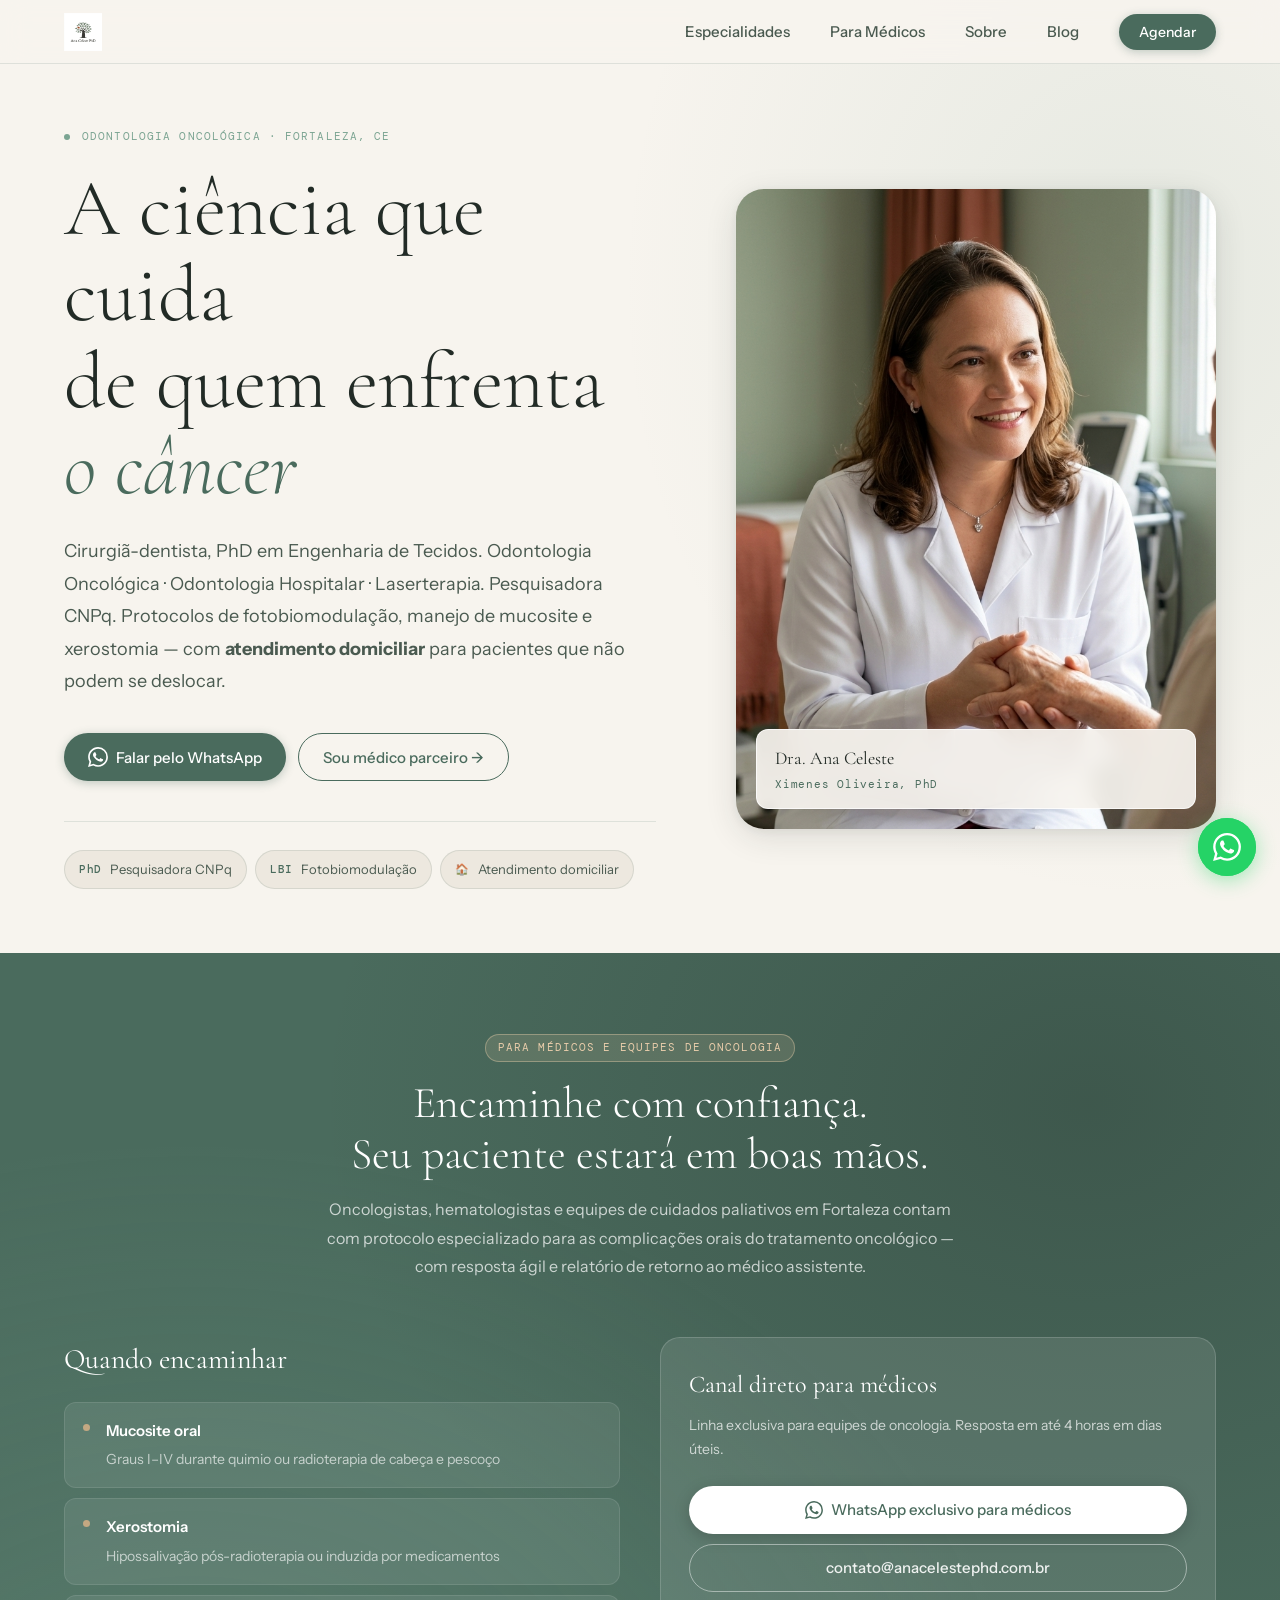
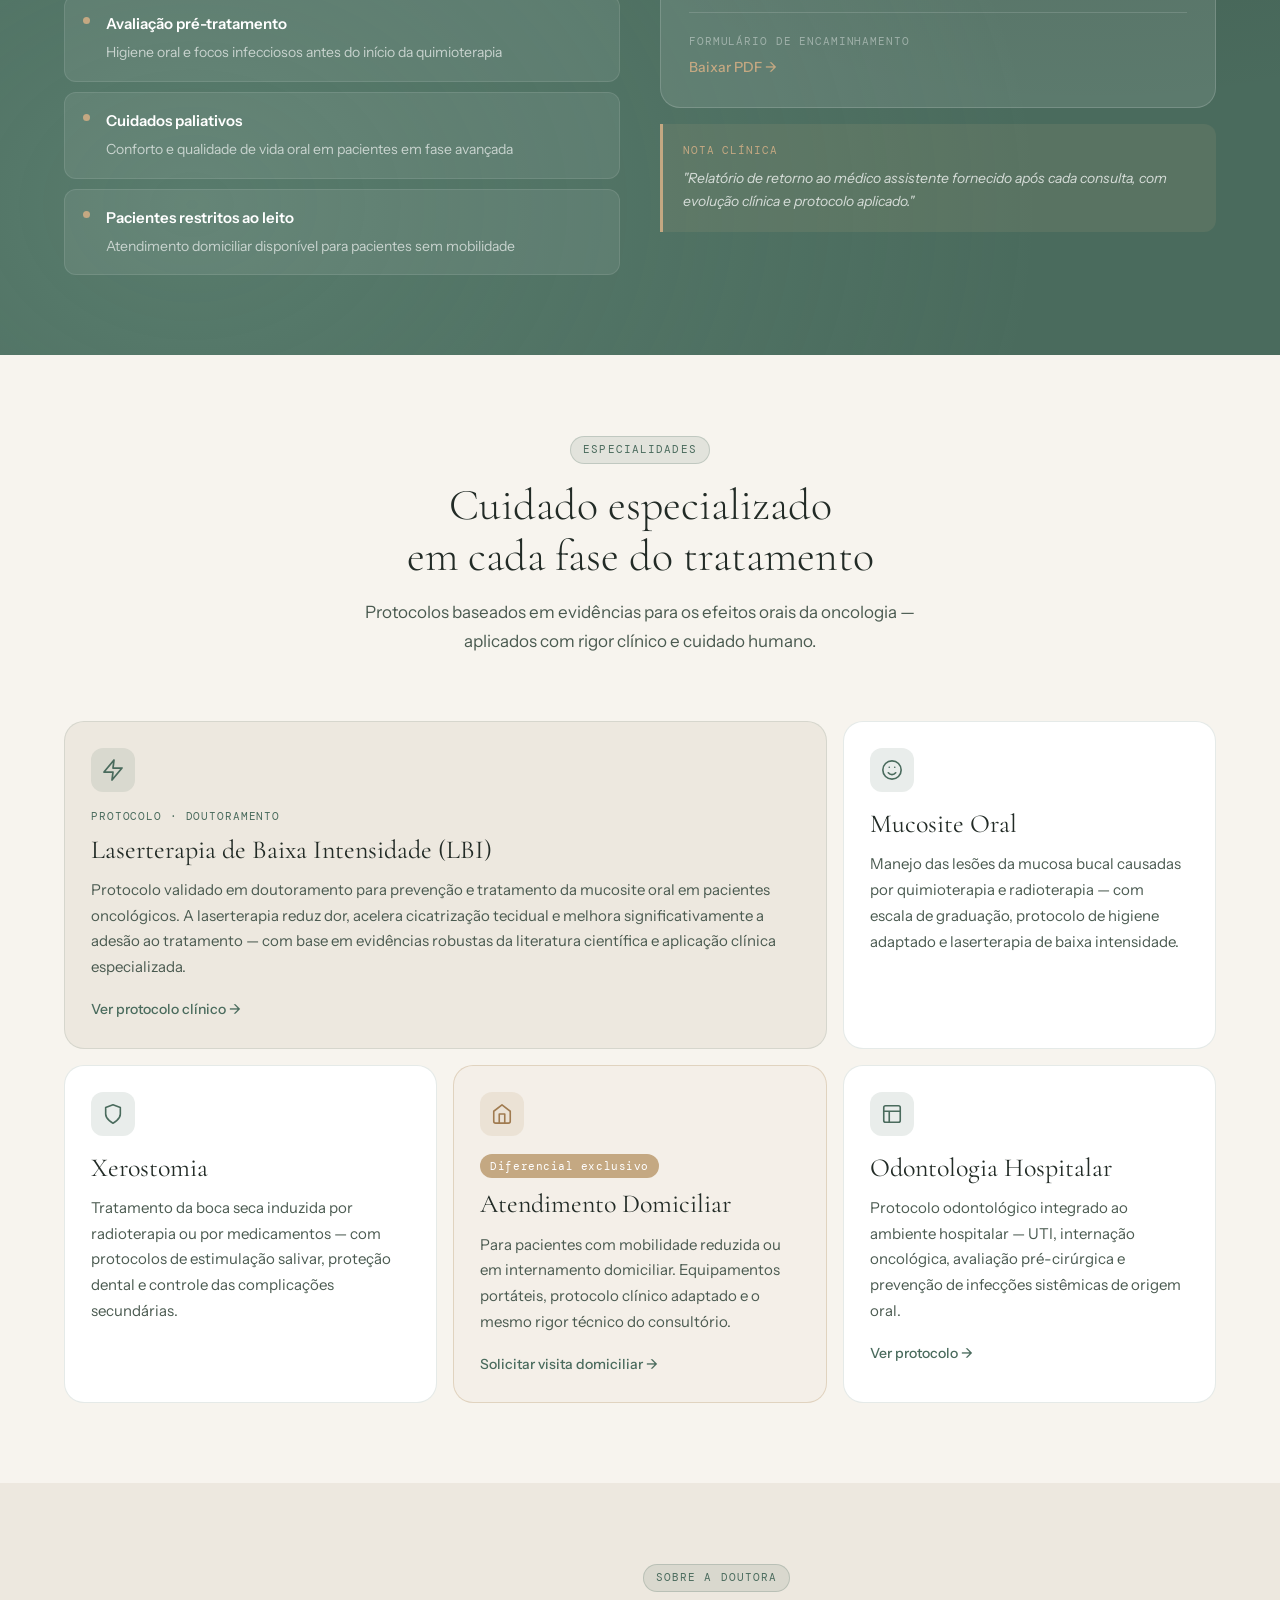
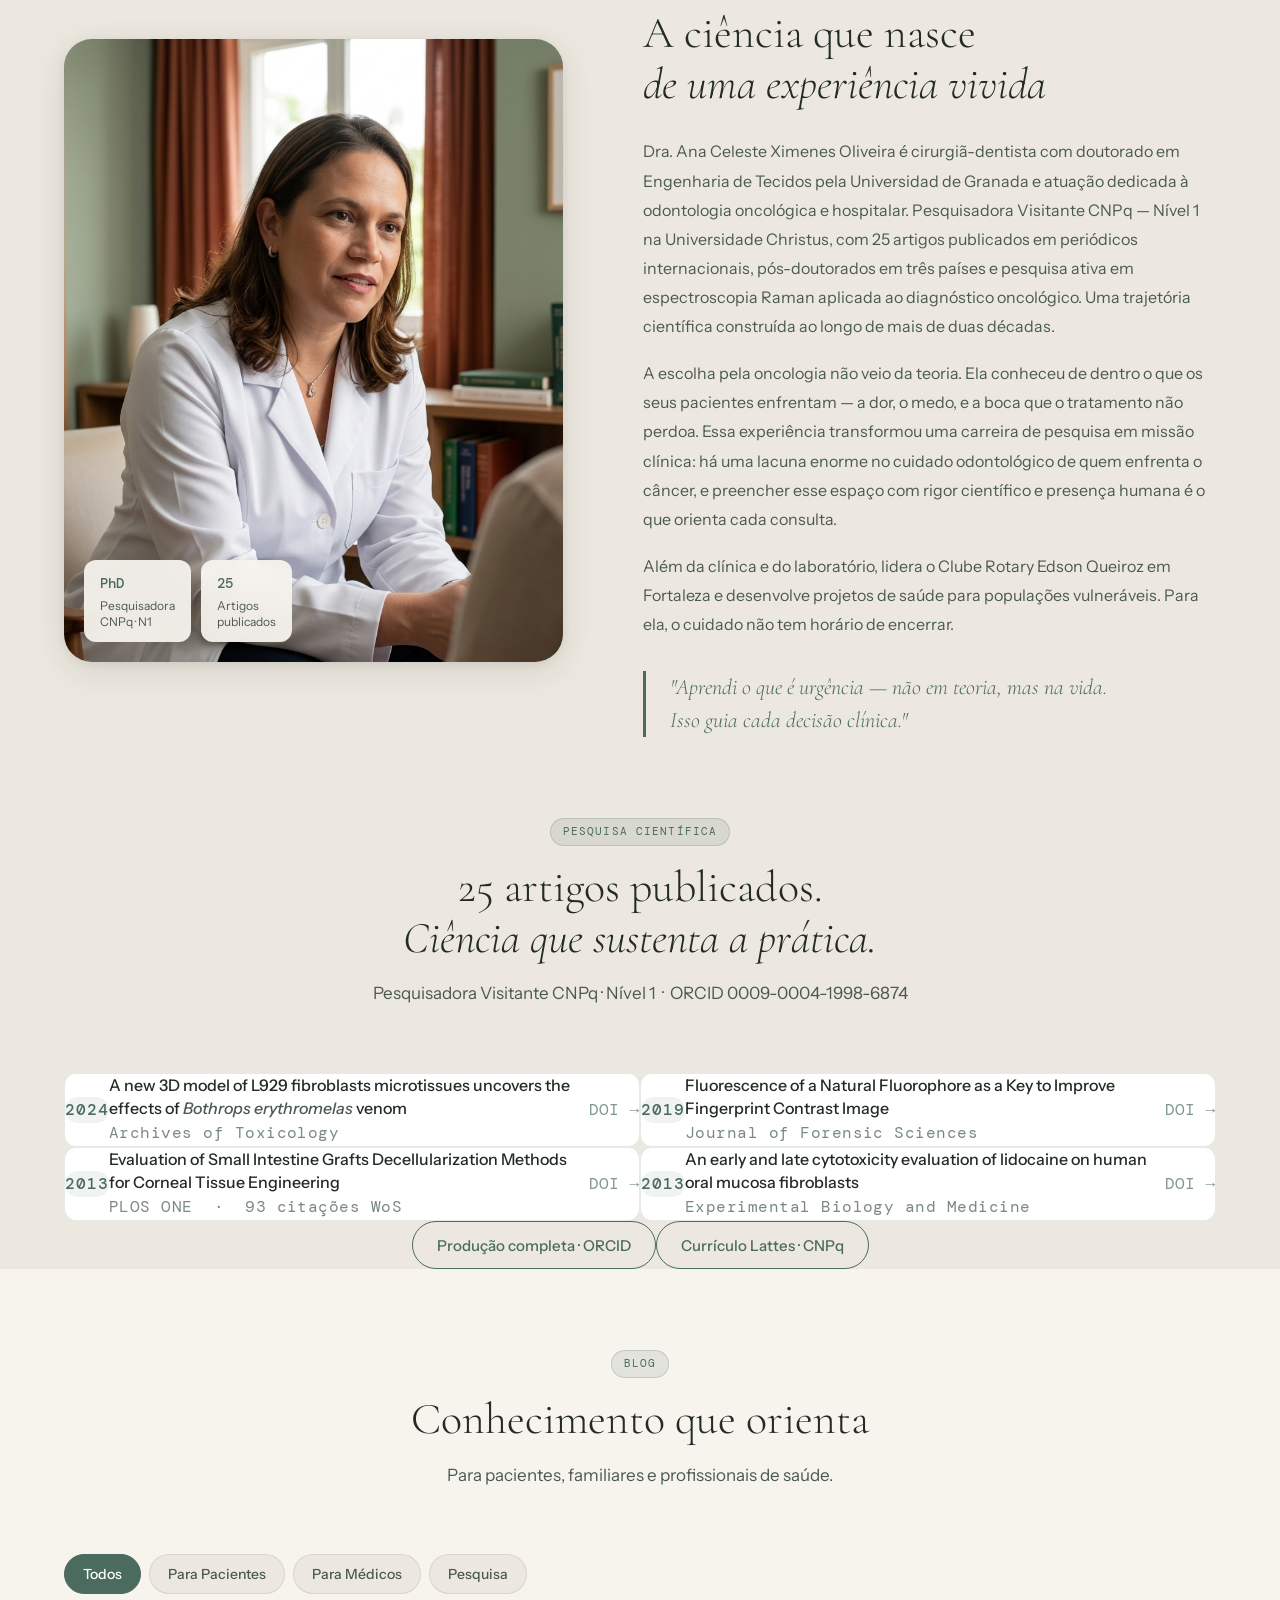
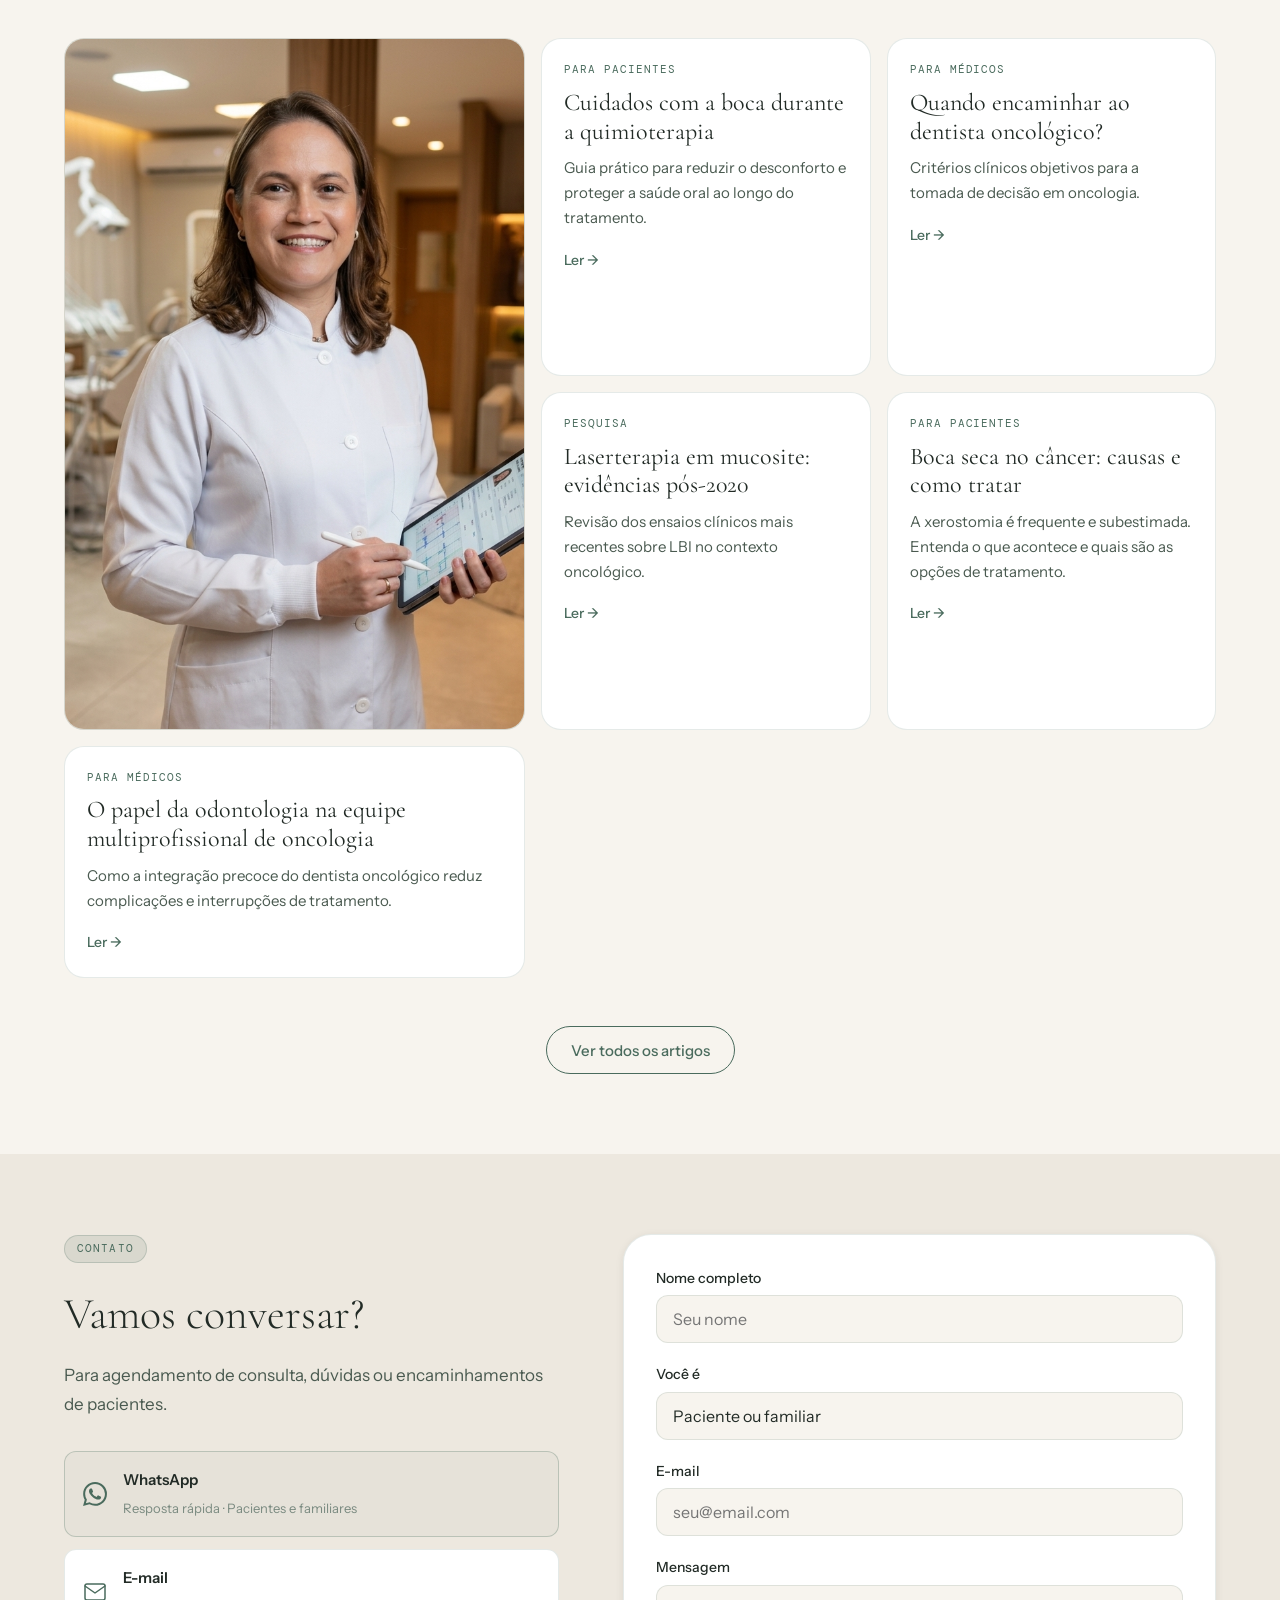
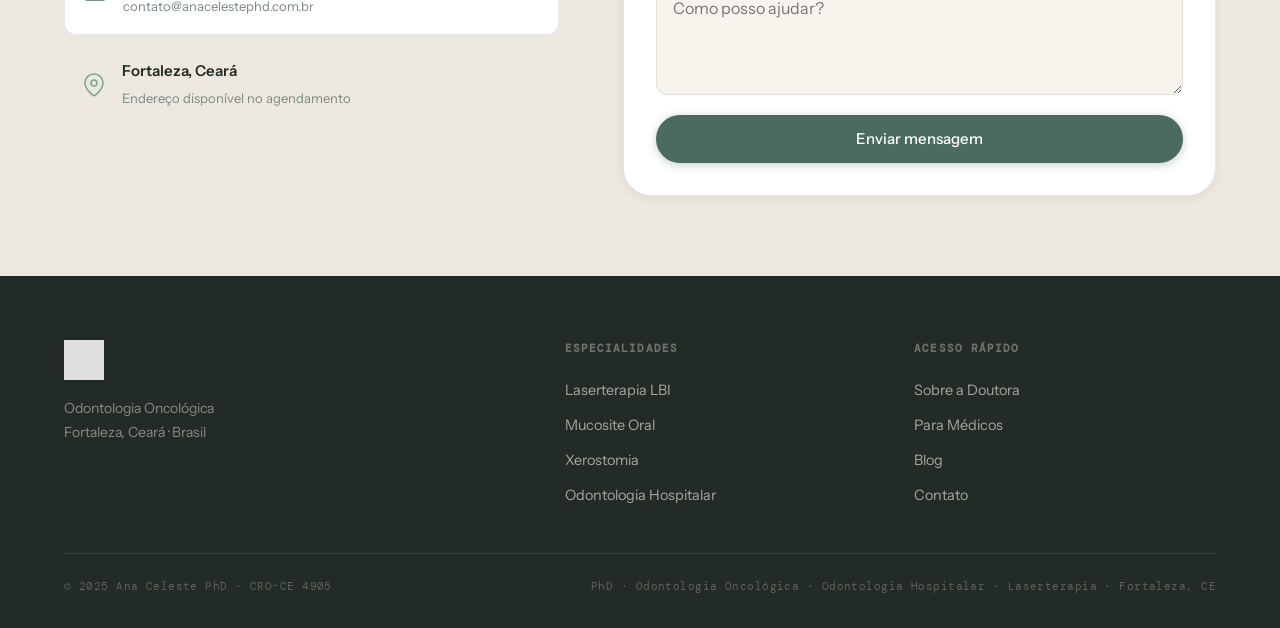
==== commit 8644ca8e: "Fix: correções do briefing da Ana Celeste (brand book review) Credenciais: - "doutorado e especializ" ====
--- a/index.html
+++ b/index.html
@@ -19,7 +19,7 @@
     "@context": "https://schema.org",
     "@type": "Dentist",
     "name": "Ana Celeste Ximenes Oliveira",
-    "description": "Cirurgiã-dentista com doutorado e especialização em odontologia oncológica. Pesquisadora Visitante CNPq. Especialista em laserterapia de baixa intensidade, mucosite oral e cuidados paliativos.",
+    "description": "Cirurgiã-dentista, PhD em Engenharia de Tecidos (Universidad de Granada). Odontologia Oncológica · Odontologia Hospitalar · Laserterapia. Pesquisadora Visitante CNPq — Nível 1.",
     "address": { "@type": "PostalAddress", "addressLocality": "Fortaleza", "addressRegion": "CE", "addressCountry": "BR" },
     "telephone": "+558599242529",
     "email": "contato@anacelestephd.com.br",
@@ -87,9 +87,10 @@
         </h1>
 
         <p class="hero__lead reveal reveal-delay-2">
-          Cirurgiã-dentista com doutorado e especialização em odontologia oncológica.
-          Pesquisadora CNPq. Protocolos de fotobiomodulação, manejo de mucosite e
-          xerostomia — com <strong>atendimento domiciliar</strong> para pacientes que não podem se deslocar.
+          Cirurgiã-dentista, PhD em Engenharia de Tecidos. Odontologia Oncológica ·
+          Odontologia Hospitalar · Laserterapia. Pesquisadora CNPq. Protocolos de
+          fotobiomodulação, manejo de mucosite e xerostomia — com
+          <strong>atendimento domiciliar</strong> para pacientes que não podem se deslocar.
         </p>
 
         <div class="hero__actions reveal reveal-delay-3">
@@ -123,7 +124,7 @@
       <div class="hero__image-wrap reveal reveal-delay-2">
         <img
           src="assets/hero.png"
-          alt="Dra. Ana Celeste Ximenes Oliveira, PhD em Odontologia Oncológica"
+          alt="Dra. Ana Celeste Ximenes Oliveira, PhD · Odontologia Oncológica"
           class="hero__image"
           loading="eager"
         >
@@ -295,18 +296,6 @@
           </p>
         </div>
 
-        <div class="esp-card reveal reveal-delay-1">
-          <div class="esp-icon" aria-hidden="true">
-            <svg width="22" height="22" viewBox="0 0 24 24" fill="none" stroke="currentColor" stroke-width="1.75" stroke-linecap="round" stroke-linejoin="round">
-              <path d="M20.84 4.61a5.5 5.5 0 0 0-7.78 0L12 5.67l-1.06-1.06a5.5 5.5 0 0 0-7.78 7.78l1.06 1.06L12 21.23l7.78-7.78 1.06-1.06a5.5 5.5 0 0 0 0-7.78z"/>
-            </svg>
-          </div>
-          <h3>Cuidados Paliativos</h3>
-          <p>
-            Odontologia além dos dentes. Conforto oral, alívio da dor e qualidade de vida para
-            pacientes em fase avançada — com suporte integrado à equipe multiprofissional e familiares.
-          </p>
-        </div>
 
         <div class="esp-card esp-card--home reveal reveal-delay-2">
           <div class="esp-icon" aria-hidden="true">
@@ -373,10 +362,11 @@
           <h2>A ciência que nasce<br><em>de uma experiência vivida</em></h2>
           <div class="sobre__text">
             <p>
-              Dra. Ana Celeste Ximenes Oliveira é cirurgiã-dentista com doutorado e especialização
-              em odontologia oncológica. Pesquisadora Visitante CNPq — Nível 1 na Universidade
-              Christus, com 25 artigos publicados em periódicos internacionais, pós-doutorados em
-              três países e pesquisa ativa em espectroscopia Raman aplicada ao diagnóstico oncológico.
+              Dra. Ana Celeste Ximenes Oliveira é cirurgiã-dentista com doutorado em Engenharia
+              de Tecidos pela Universidad de Granada e atuação dedicada à odontologia oncológica
+              e hospitalar. Pesquisadora Visitante CNPq — Nível 1 na Universidade Christus, com
+              25 artigos publicados em periódicos internacionais, pós-doutorados em três países
+              e pesquisa ativa em espectroscopia Raman aplicada ao diagnóstico oncológico.
               Uma trajetória científica construída ao longo de mais de duas décadas.
             </p>
             <p>
@@ -671,7 +661,6 @@
           <a href="especialidades/laserterapia.html">Laserterapia LBI</a>
           <a href="especialidades/mucosite.html">Mucosite Oral</a>
           <a href="especialidades/xerostomia.html">Xerostomia</a>
-          <a href="especialidades/cuidados-paliativos.html">Cuidados Paliativos</a>
           <a href="especialidades/odontologia-hospitalar.html">Odontologia Hospitalar</a>
         </nav>
         <nav class="footer__nav" aria-label="Links rápidos">
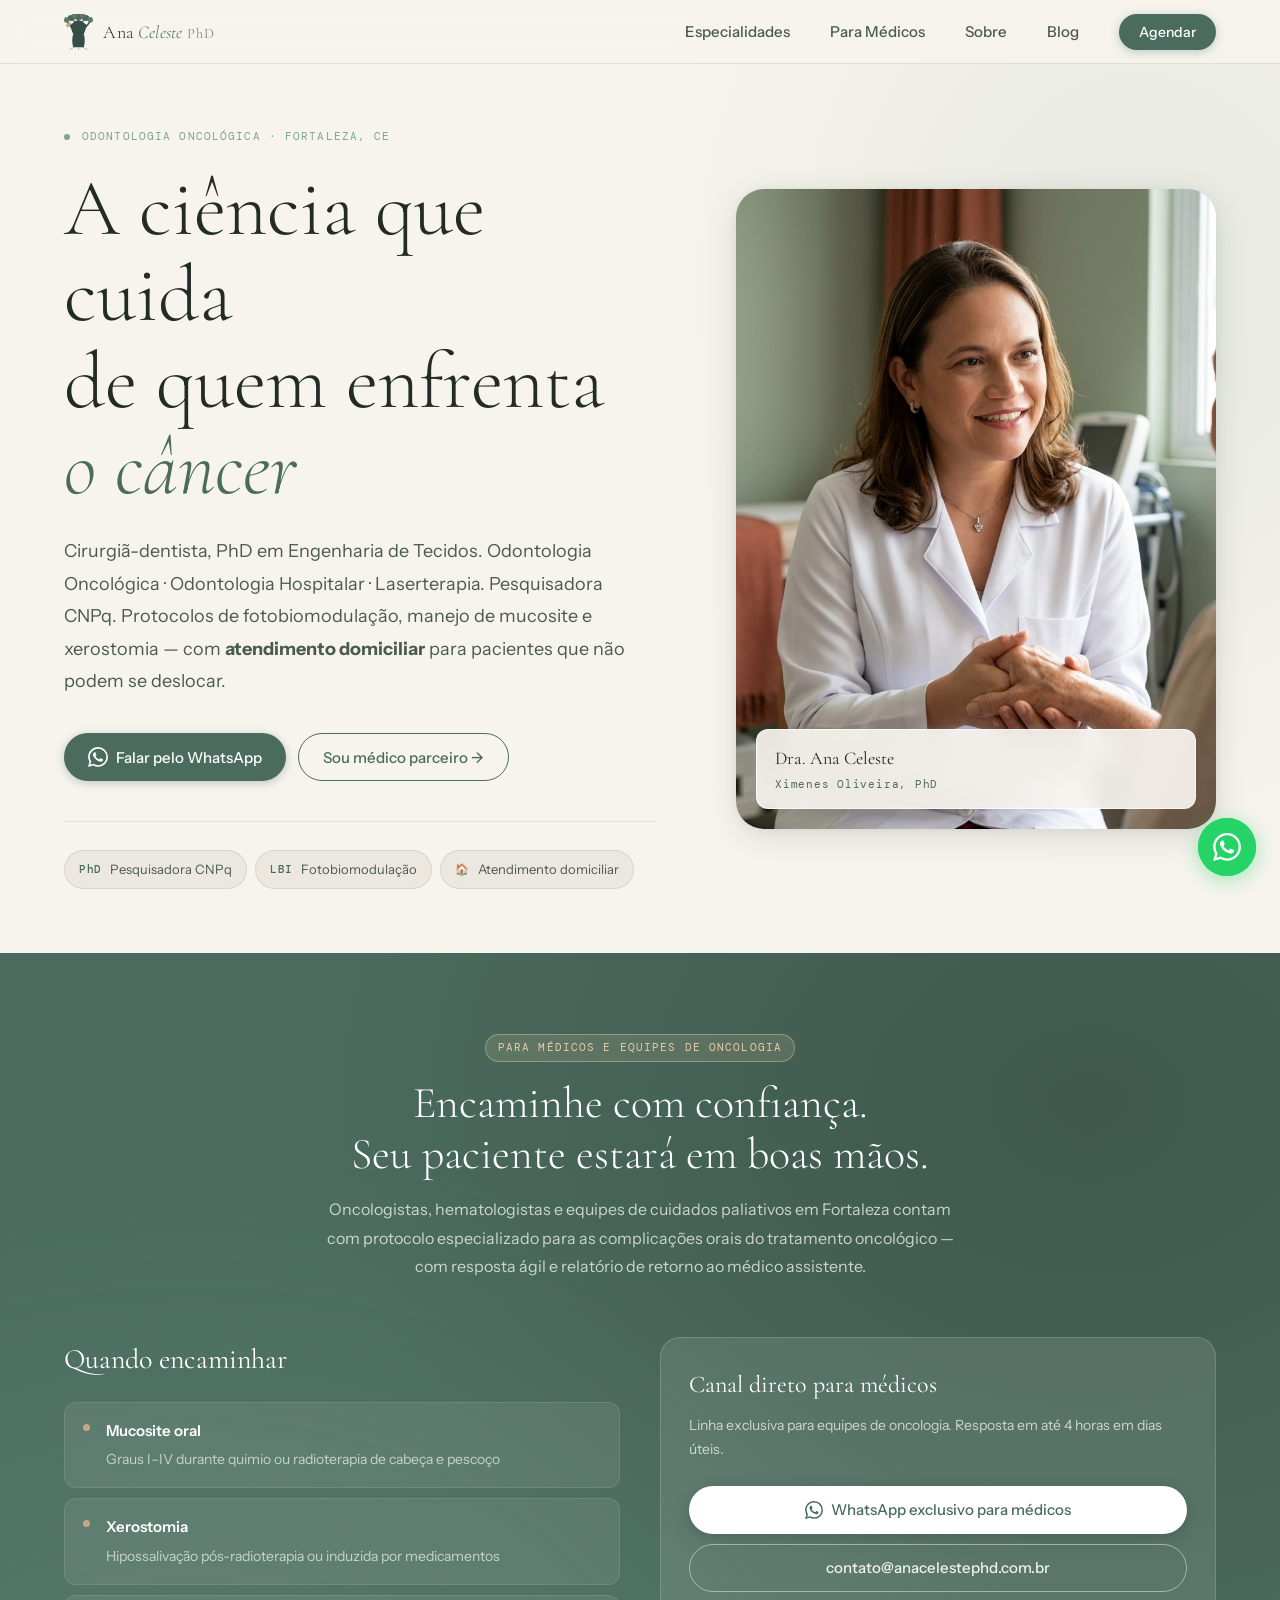
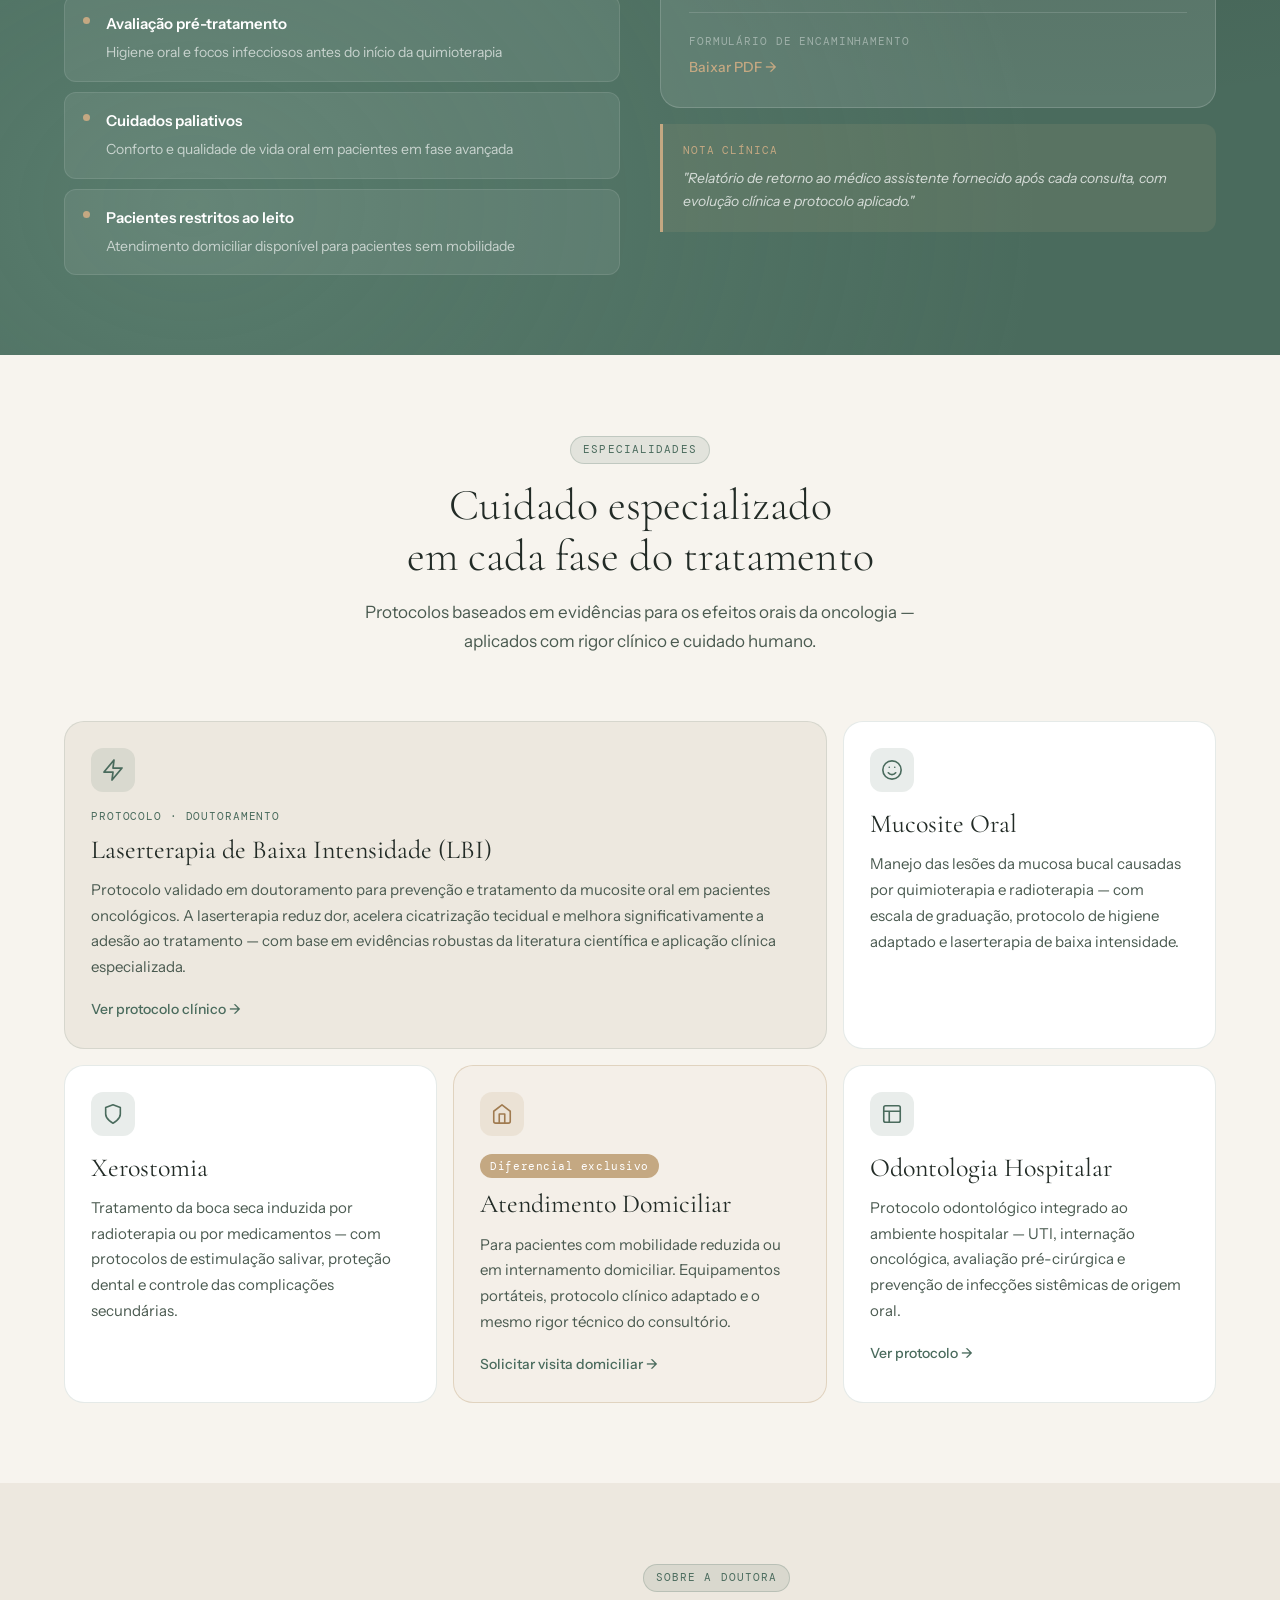
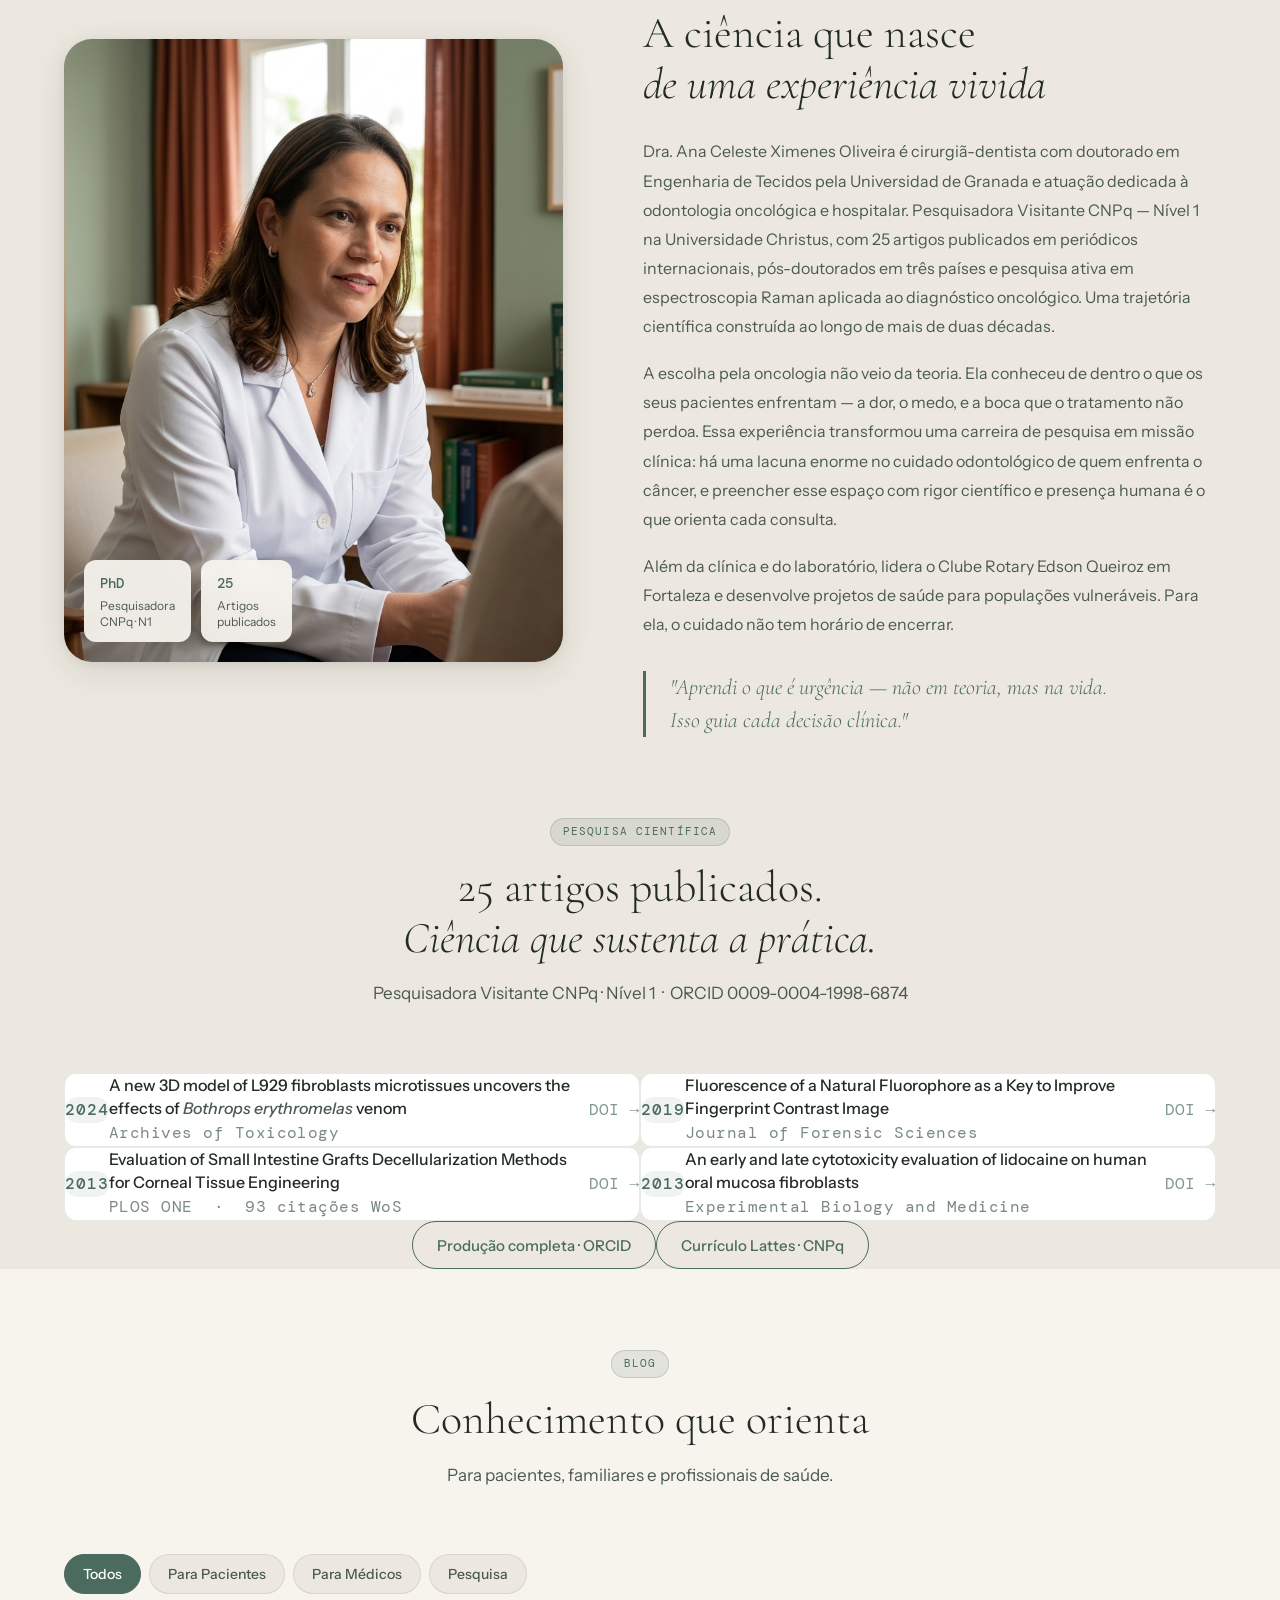
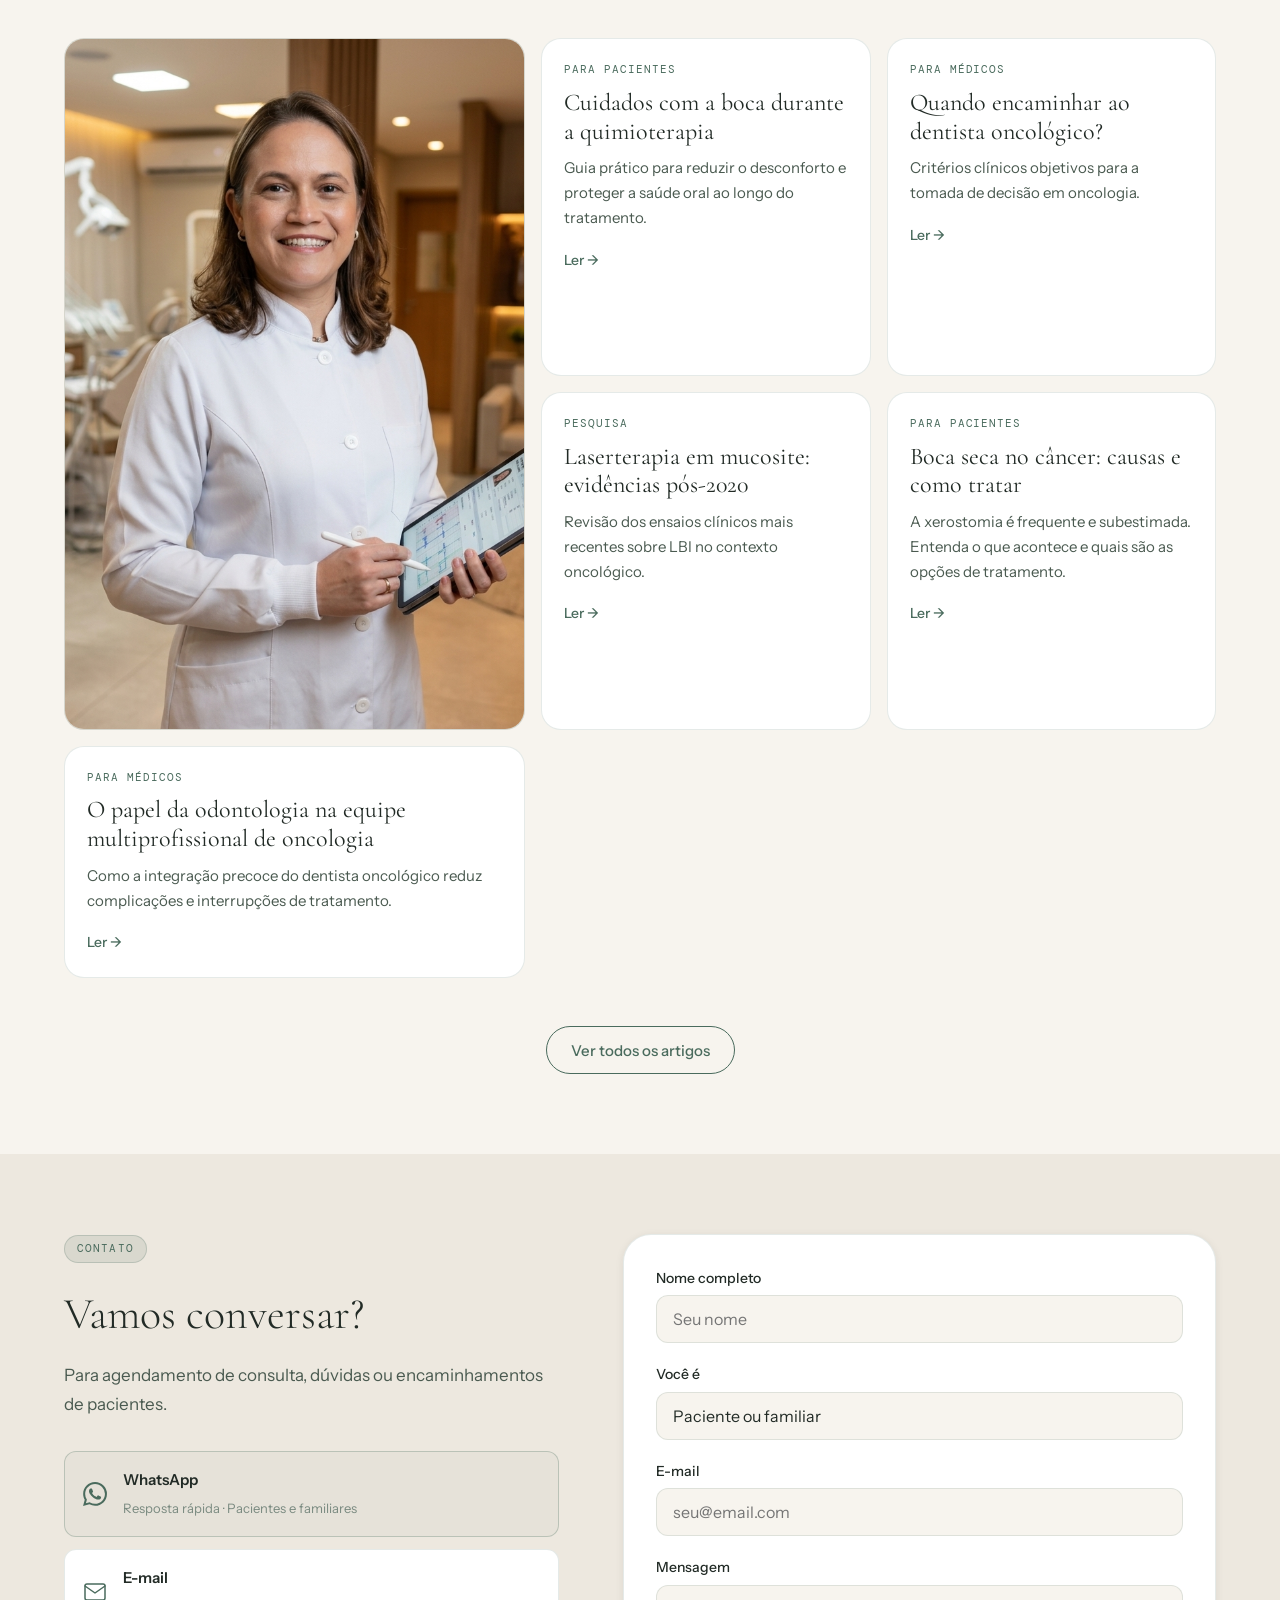
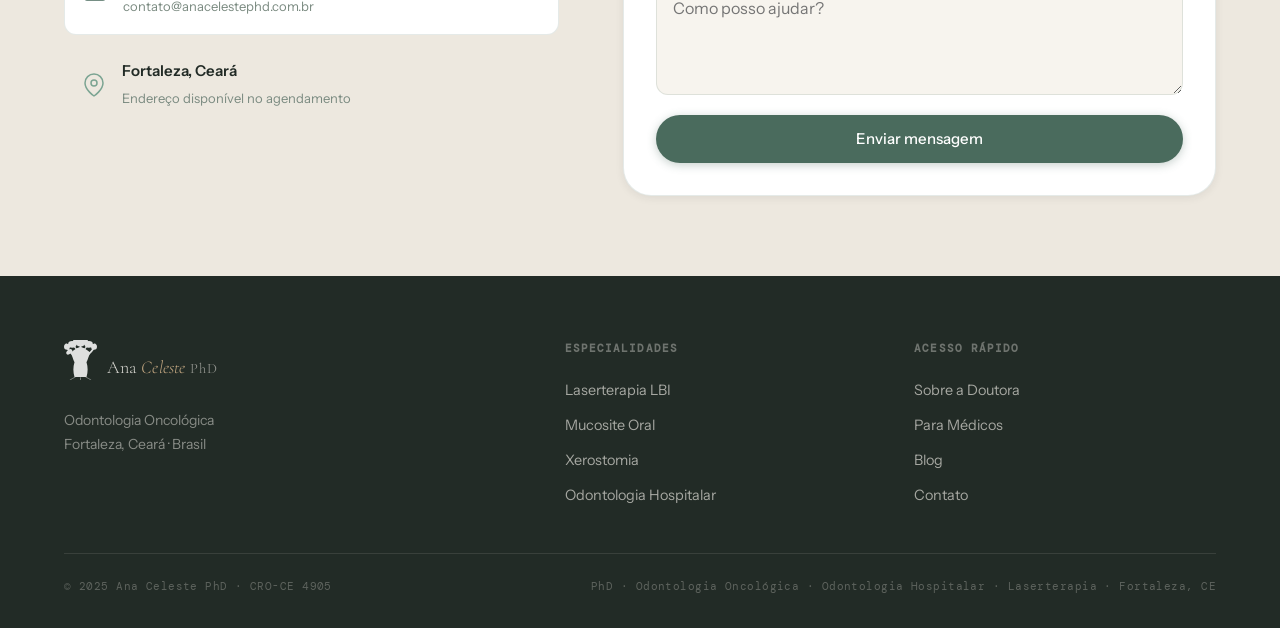
==== commit db9198e8: "Design: logo SVG vetorial + tipografia real na nav - assets/logo-icon.svg — baobá vetorial (44x54px)" ====
--- a/index.html
+++ b/index.html
@@ -46,7 +46,8 @@
   <nav class="nav" id="nav" role="navigation" aria-label="Navegação principal">
     <div class="nav__inner">
       <a href="#inicio" class="nav__logo" aria-label="Ana Celeste PhD — página inicial">
-        <img src="assets/logo.png" alt="Ana Celeste PhD">
+        <img src="assets/logo-icon.svg" alt="" aria-hidden="true">
+        <span class="nav__logo-text">Ana <em>Celeste</em> <strong>PhD</strong></span>
       </a>
       <div class="nav__links">
         <a href="#especialidades">Especialidades</a>
@@ -653,7 +654,10 @@
     <div class="container">
       <div class="footer__grid">
         <div class="footer__brand">
-          <img src="assets/logo.png" alt="Ana Celeste PhD">
+          <a href="#inicio" class="nav__logo" style="margin-bottom:0.75rem;">
+            <img src="assets/logo-icon.svg" alt="" aria-hidden="true">
+            <span class="nav__logo-text">Ana <em>Celeste</em> <strong>PhD</strong></span>
+          </a>
           <p>Odontologia Oncológica<br>Fortaleza, Ceará · Brasil</p>
         </div>
         <nav class="footer__nav" aria-label="Especialidades">
--- a/styles.css
+++ b/styles.css
@@ -197,7 +197,36 @@
   max-width: var(--max-w);
   margin-inline: auto;
 }
-.nav__logo img { height: 38px; width: auto; }
+.nav__logo {
+  display: flex;
+  align-items: center;
+  gap: 0.625rem;
+  text-decoration: none;
+}
+.nav__logo img { height: 36px; width: auto; flex-shrink: 0; }
+.nav__logo-text {
+  font-family: var(--f-display);
+  font-size: 1.125rem;
+  font-weight: 300;
+  color: var(--c-text);
+  letter-spacing: 0.01em;
+  line-height: 1;
+}
+.nav__logo-text em {
+  font-style: italic;
+  color: var(--c-sage);
+}
+.nav__logo-text strong {
+  font-weight: 400;
+  font-size: 0.8em;
+  color: var(--c-text-3);
+  letter-spacing: 0.08em;
+}
+/* Footer logo — versão invertida */
+.footer__brand .nav__logo-text { color: rgba(247,244,238,0.85); }
+.footer__brand .nav__logo-text em { color: var(--c-warm); }
+.footer__brand .nav__logo-text strong { color: rgba(247,244,238,0.5); }
+.footer__brand .nav__logo img { filter: brightness(0) invert(1); opacity: 0.85; }
 .nav__links { display: none; align-items: center; gap: 2.5rem; }
 .nav__links a:not(.btn) {
   font-size: 0.9375rem;
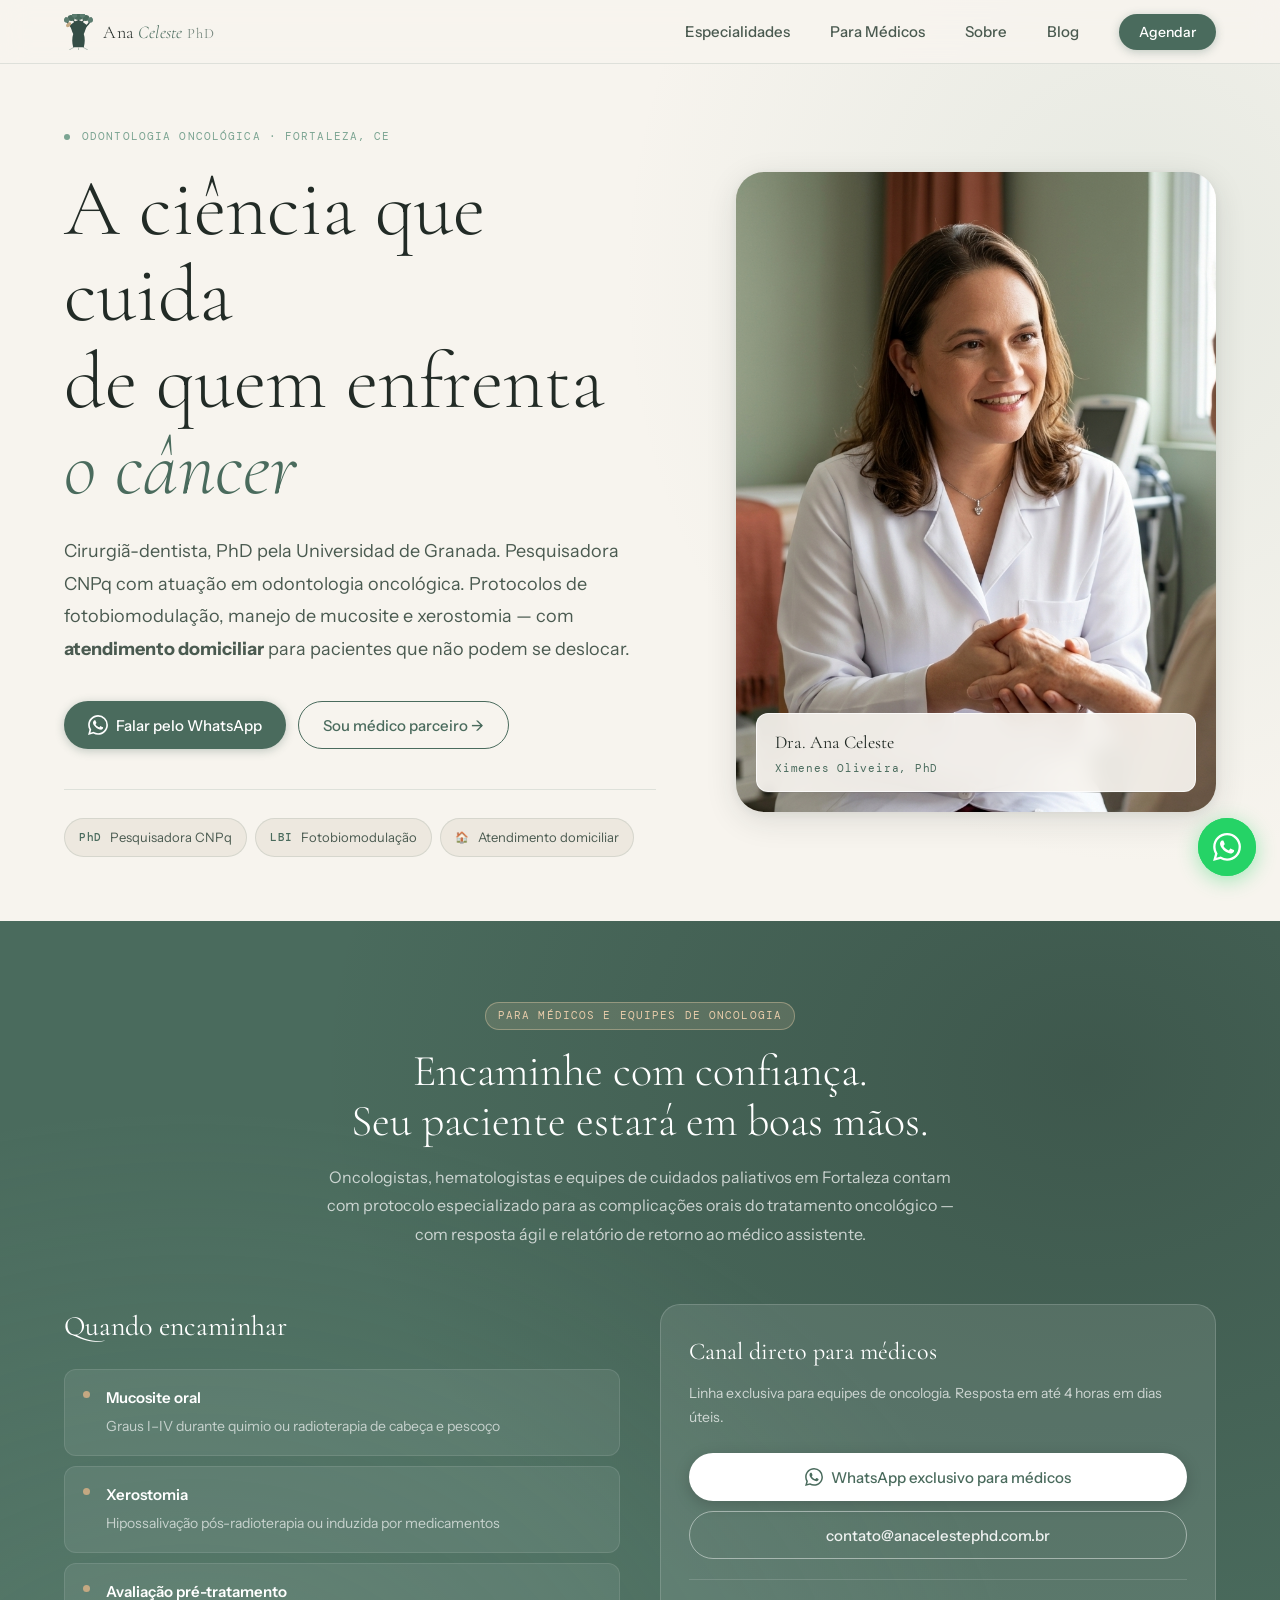
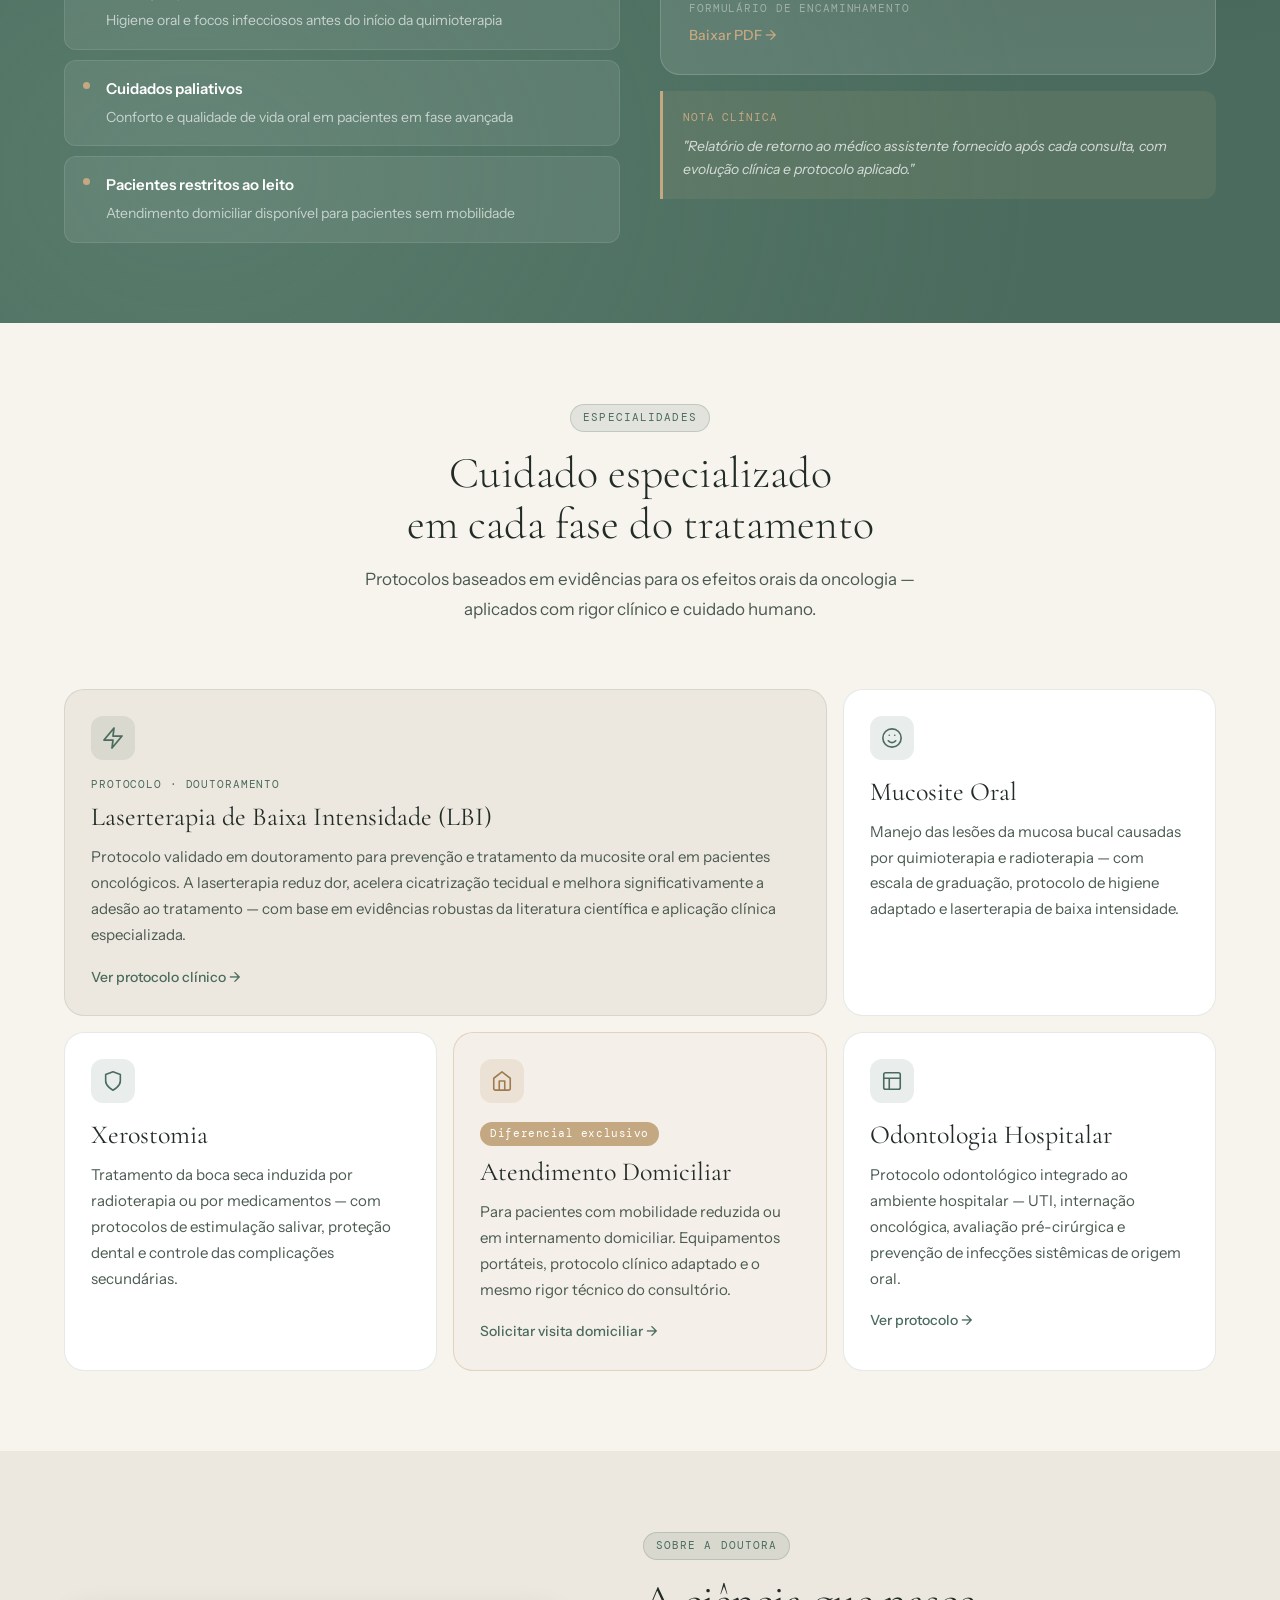
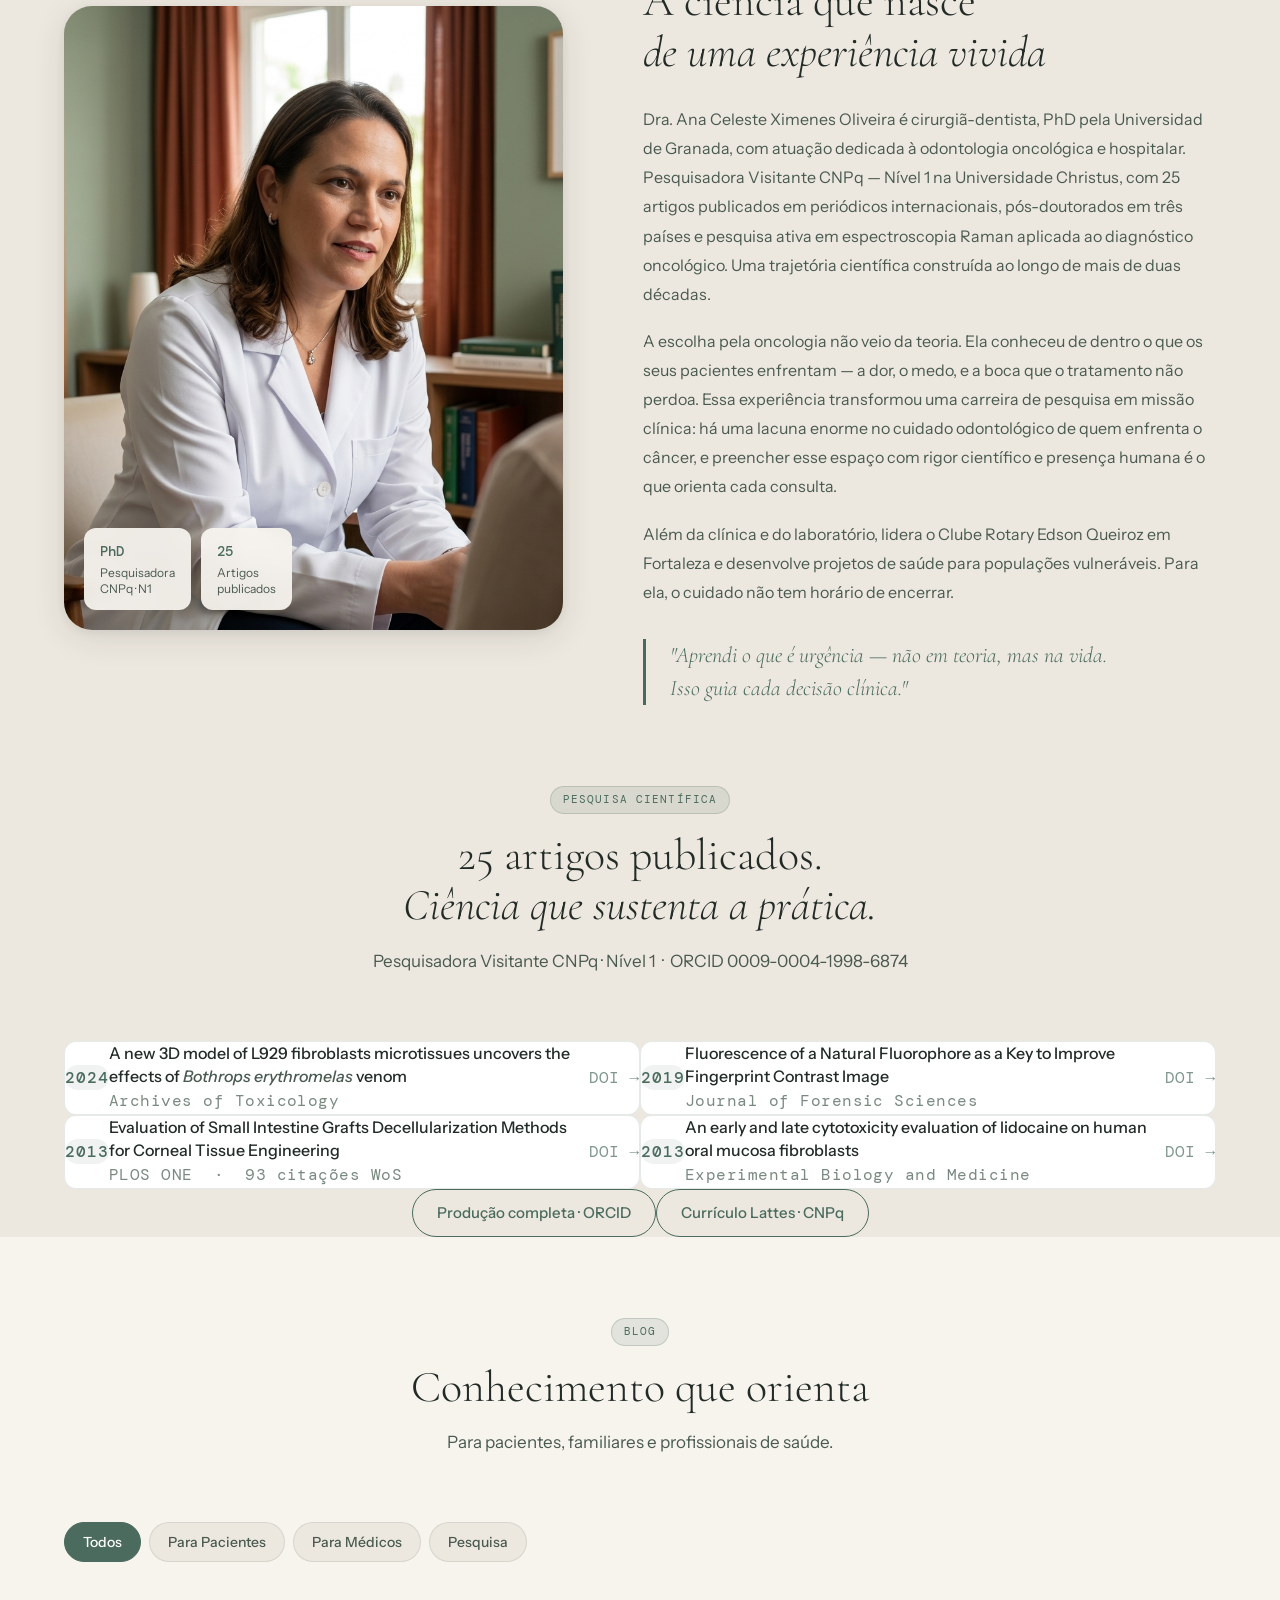
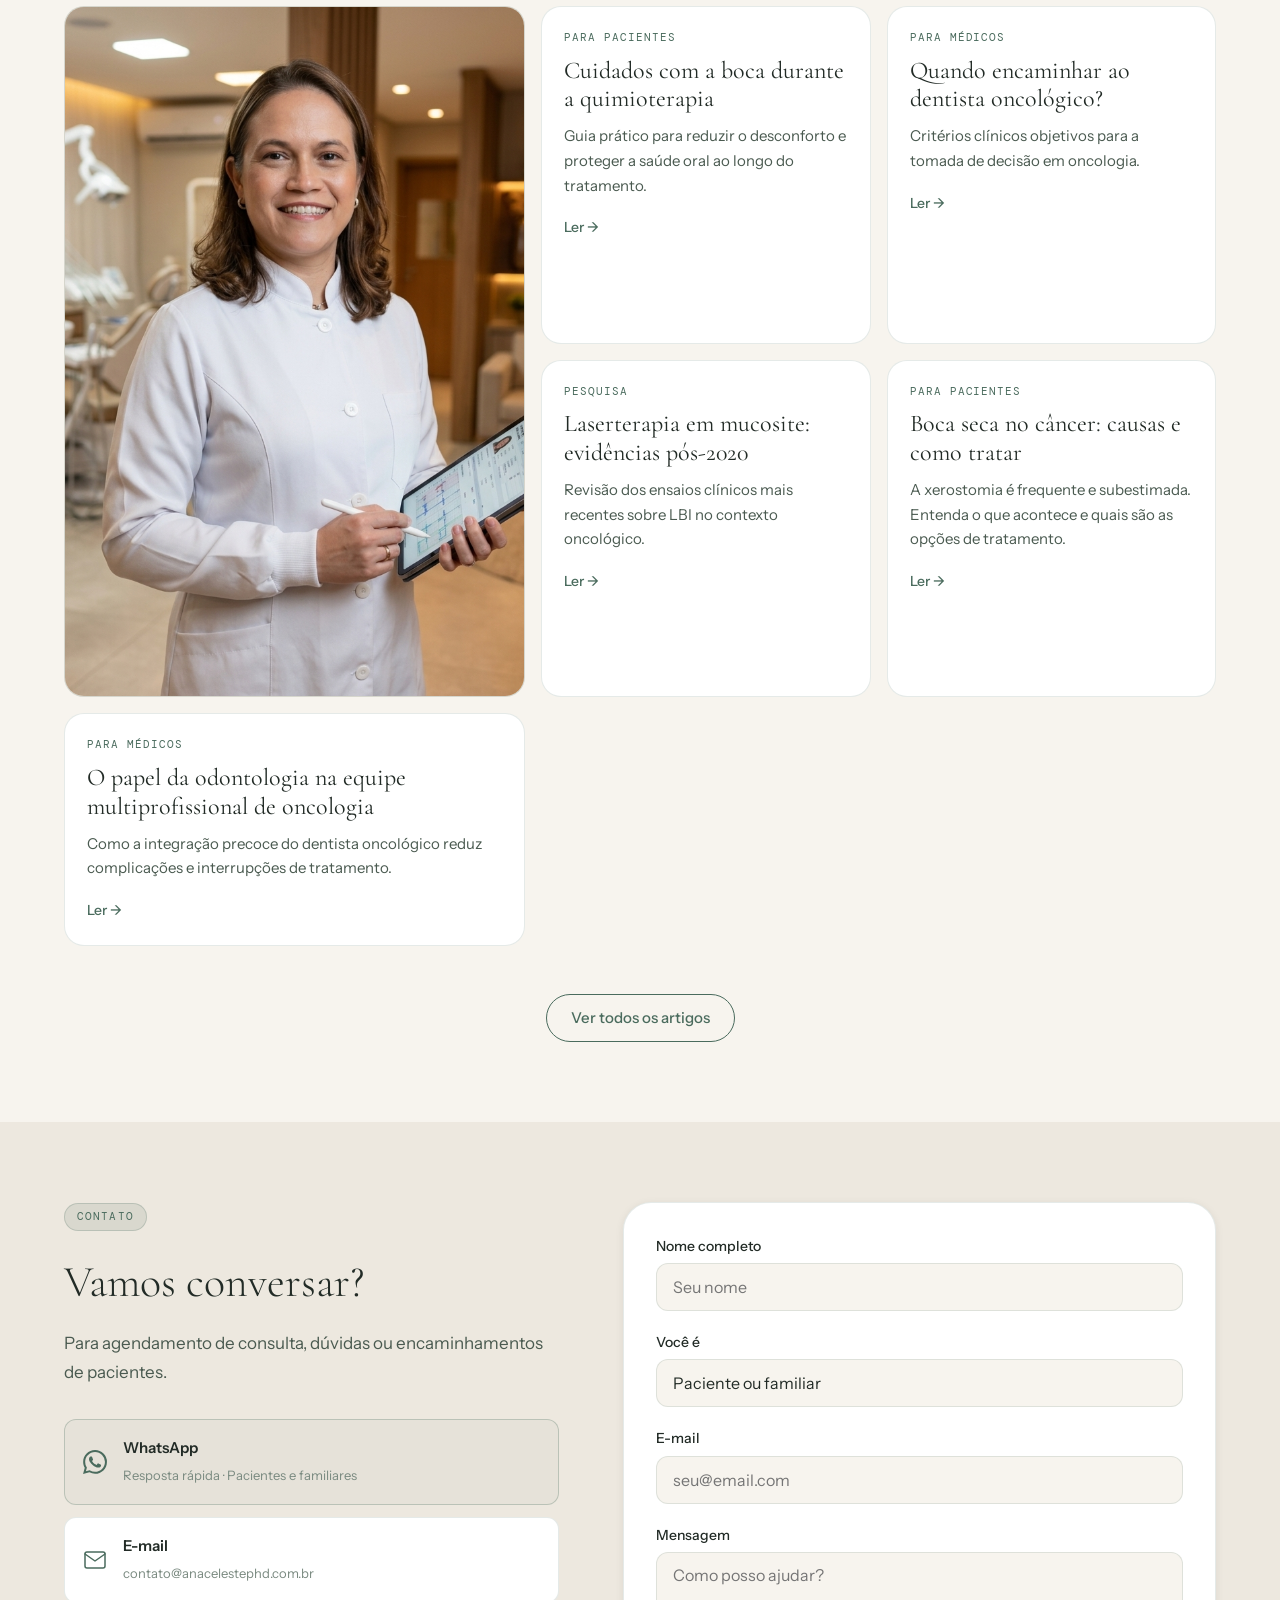
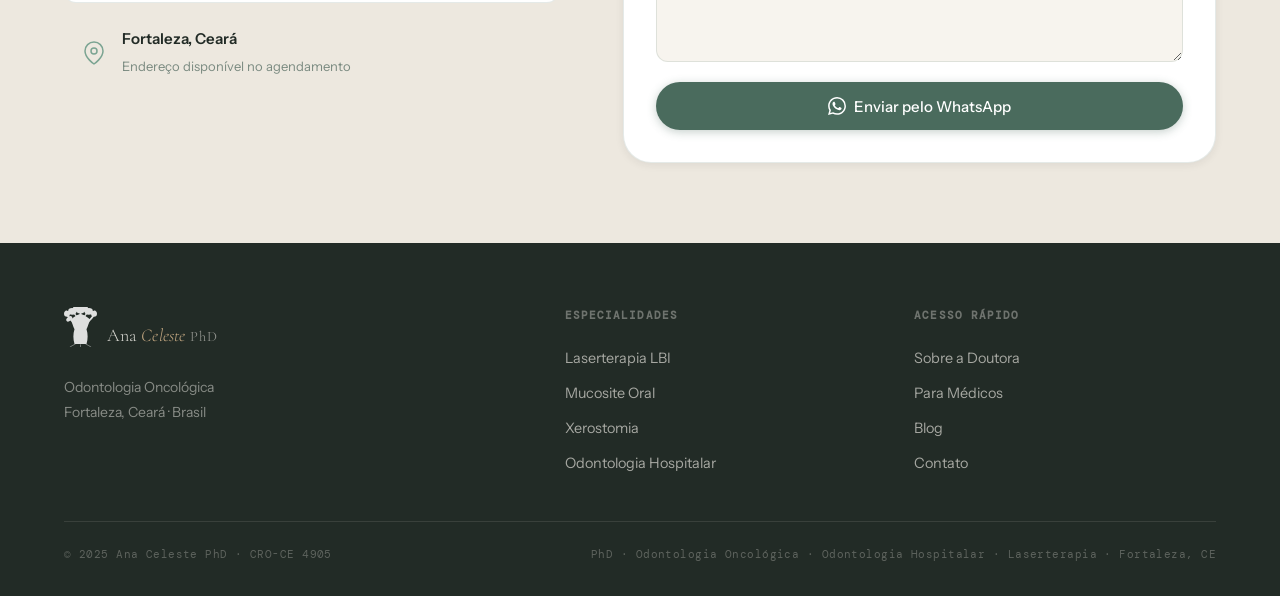
==== commit de1c8a66: "Fix: descrição aprovada + formulário simplificado via WhatsApp Credencial aprovada pela Ana Celeste:" ====
--- a/index.html
+++ b/index.html
@@ -19,7 +19,7 @@
     "@context": "https://schema.org",
     "@type": "Dentist",
     "name": "Ana Celeste Ximenes Oliveira",
-    "description": "Cirurgiã-dentista, PhD em Engenharia de Tecidos (Universidad de Granada). Odontologia Oncológica · Odontologia Hospitalar · Laserterapia. Pesquisadora Visitante CNPq — Nível 1.",
+    "description": "Cirurgiã-dentista, PhD pela Universidad de Granada. Pesquisadora CNPq com atuação em odontologia oncológica. Laserterapia, mucosite oral, xerostomia e odontologia hospitalar em Fortaleza, CE.",
     "address": { "@type": "PostalAddress", "addressLocality": "Fortaleza", "addressRegion": "CE", "addressCountry": "BR" },
     "telephone": "+558599242529",
     "email": "contato@anacelestephd.com.br",
@@ -88,9 +88,9 @@
         </h1>
 
         <p class="hero__lead reveal reveal-delay-2">
-          Cirurgiã-dentista, PhD em Engenharia de Tecidos. Odontologia Oncológica ·
-          Odontologia Hospitalar · Laserterapia. Pesquisadora CNPq. Protocolos de
-          fotobiomodulação, manejo de mucosite e xerostomia — com
+          Cirurgiã-dentista, PhD pela Universidad de Granada. Pesquisadora CNPq
+          com atuação em odontologia oncológica. Protocolos de fotobiomodulação,
+          manejo de mucosite e xerostomia — com
           <strong>atendimento domiciliar</strong> para pacientes que não podem se deslocar.
         </p>
 
@@ -363,9 +363,8 @@
           <h2>A ciência que nasce<br><em>de uma experiência vivida</em></h2>
           <div class="sobre__text">
             <p>
-              Dra. Ana Celeste Ximenes Oliveira é cirurgiã-dentista com doutorado em Engenharia
-              de Tecidos pela Universidad de Granada e atuação dedicada à odontologia oncológica
-              e hospitalar. Pesquisadora Visitante CNPq — Nível 1 na Universidade Christus, com
+              Dra. Ana Celeste Ximenes Oliveira é cirurgiã-dentista, PhD pela Universidad de
+              Granada, com atuação dedicada à odontologia oncológica e hospitalar. Pesquisadora Visitante CNPq — Nível 1 na Universidade Christus, com
               25 artigos publicados em periódicos internacionais, pós-doutorados em três países
               e pesquisa ativa em espectroscopia Raman aplicada ao diagnóstico oncológico.
               Uma trajetória científica construída ao longo de mais de duas décadas.
@@ -603,11 +602,7 @@
           class="contato__form reveal reveal-delay-1"
           id="contactForm"
           novalidate
-          data-formspree-id="SEU_FORM_ID"
         >
-          <!-- Honeypot anti-spam (oculto por CSS) -->
-          <input type="text" name="_gotcha" tabindex="-1" aria-hidden="true" style="display:none">
-          <input type="hidden" name="_subject" value="Novo contato — Ana Celeste PhD">
 
           <div class="form-group">
             <label for="nome">Nome completo</label>
@@ -629,17 +624,13 @@
             <textarea id="mensagem" name="mensagem" rows="4" placeholder="Como posso ajudar?"></textarea>
           </div>
           <button type="submit" class="btn btn--primary btn--full" id="formSubmitBtn">
-            Enviar mensagem
+            <svg width="18" height="18" viewBox="0 0 24 24" fill="currentColor" aria-hidden="true" style="flex-shrink:0"><path d="M17.472 14.382c-.297-.149-1.758-.867-2.03-.967-.273-.099-.471-.148-.67.15-.197.297-.767.966-.94 1.164-.173.199-.347.223-.644.075-.297-.15-1.255-.463-2.39-1.475-.883-.788-1.48-1.761-1.653-2.059-.173-.297-.018-.458.13-.606.134-.133.298-.347.446-.52.149-.174.198-.298.298-.497.099-.198.05-.371-.025-.52-.075-.149-.669-1.612-.916-2.207-.242-.579-.487-.5-.669-.51-.173-.008-.371-.01-.57-.01-.198 0-.52.074-.792.372-.272.297-1.04 1.016-1.04 2.479 0 1.462 1.065 2.875 1.213 3.074.149.198 2.096 3.2 5.077 4.487.709.306 1.262.489 1.694.625.712.227 1.36.195 1.871.118.571-.085 1.758-.719 2.006-1.413.248-.694.248-1.289.173-1.413-.074-.124-.272-.198-.57-.347m-5.421 7.403h-.004a9.87 9.87 0 01-5.031-1.378l-.361-.214-3.741.982.998-3.648-.235-.374a9.86 9.86 0 01-1.51-5.26c.001-5.45 4.436-9.884 9.888-9.884 2.64 0 5.122 1.03 6.988 2.898a9.825 9.825 0 012.893 6.994c-.003 5.45-4.437 9.884-9.885 9.884m8.413-18.297A11.815 11.815 0 0012.05 0C5.495 0 .16 5.335.157 11.892c0 2.096.547 4.142 1.588 5.945L.057 24l6.305-1.654a11.882 11.882 0 005.683 1.448h.005c6.554 0 11.89-5.335 11.893-11.893a11.821 11.821 0 00-3.48-8.413z"/></svg>
+            Enviar pelo WhatsApp
           </button>
 
-          <!-- Estados de feedback (ocultos até ação) -->
           <div class="form-feedback form-feedback--success" id="formSuccess" role="alert" aria-live="polite" hidden>
             <svg width="20" height="20" viewBox="0 0 24 24" fill="none" stroke="currentColor" stroke-width="2" stroke-linecap="round" stroke-linejoin="round" aria-hidden="true"><polyline points="20 6 9 17 4 12"/></svg>
-            Mensagem enviada! Responderei em breve.
-          </div>
-          <div class="form-feedback form-feedback--error" id="formError" role="alert" aria-live="polite" hidden>
-            <svg width="20" height="20" viewBox="0 0 24 24" fill="none" stroke="currentColor" stroke-width="2" stroke-linecap="round" stroke-linejoin="round" aria-hidden="true"><circle cx="12" cy="12" r="10"/><line x1="12" y1="8" x2="12" y2="12"/><line x1="12" y1="16" x2="12.01" y2="16"/></svg>
-            Algo deu errado. Tente pelo <a href="https://wa.me/558599242529" target="_blank" rel="noopener noreferrer">WhatsApp</a>.
+            WhatsApp aberto com sua mensagem. Até já!
           </div>
         </form>
 
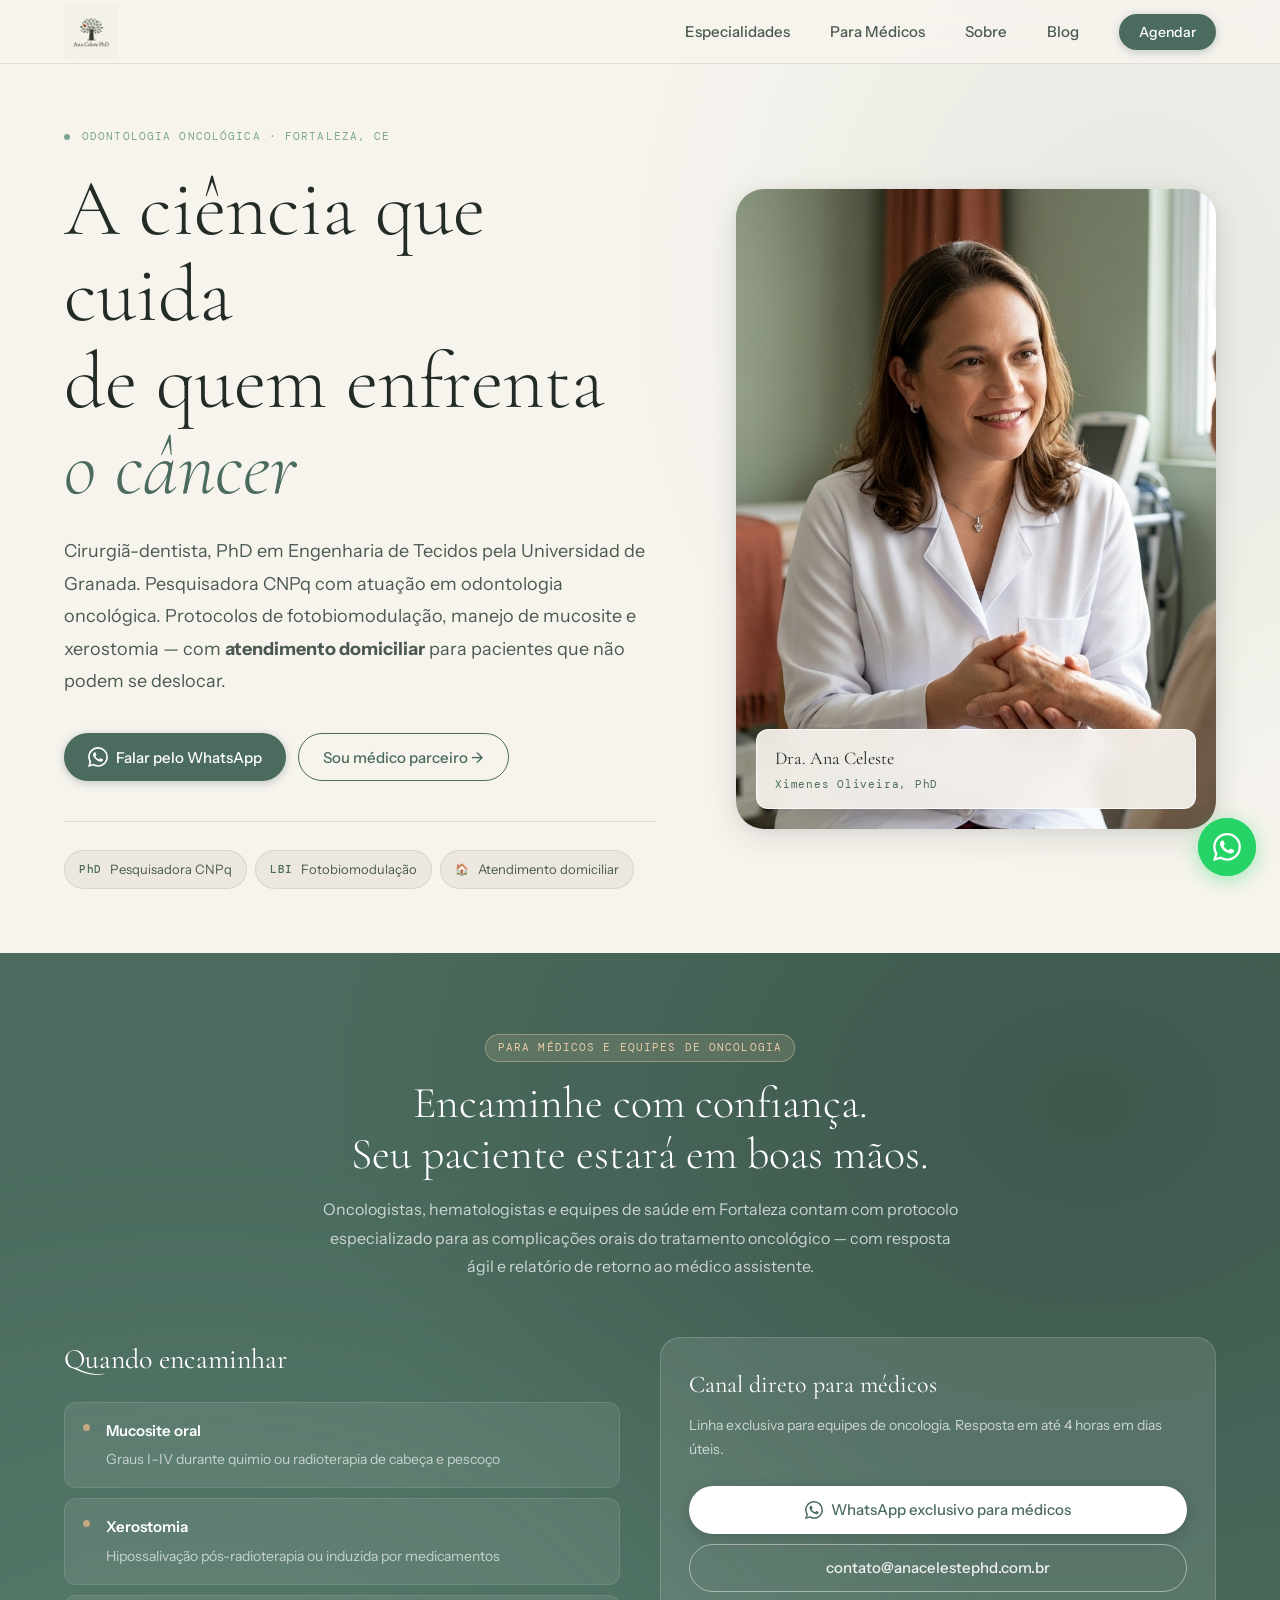
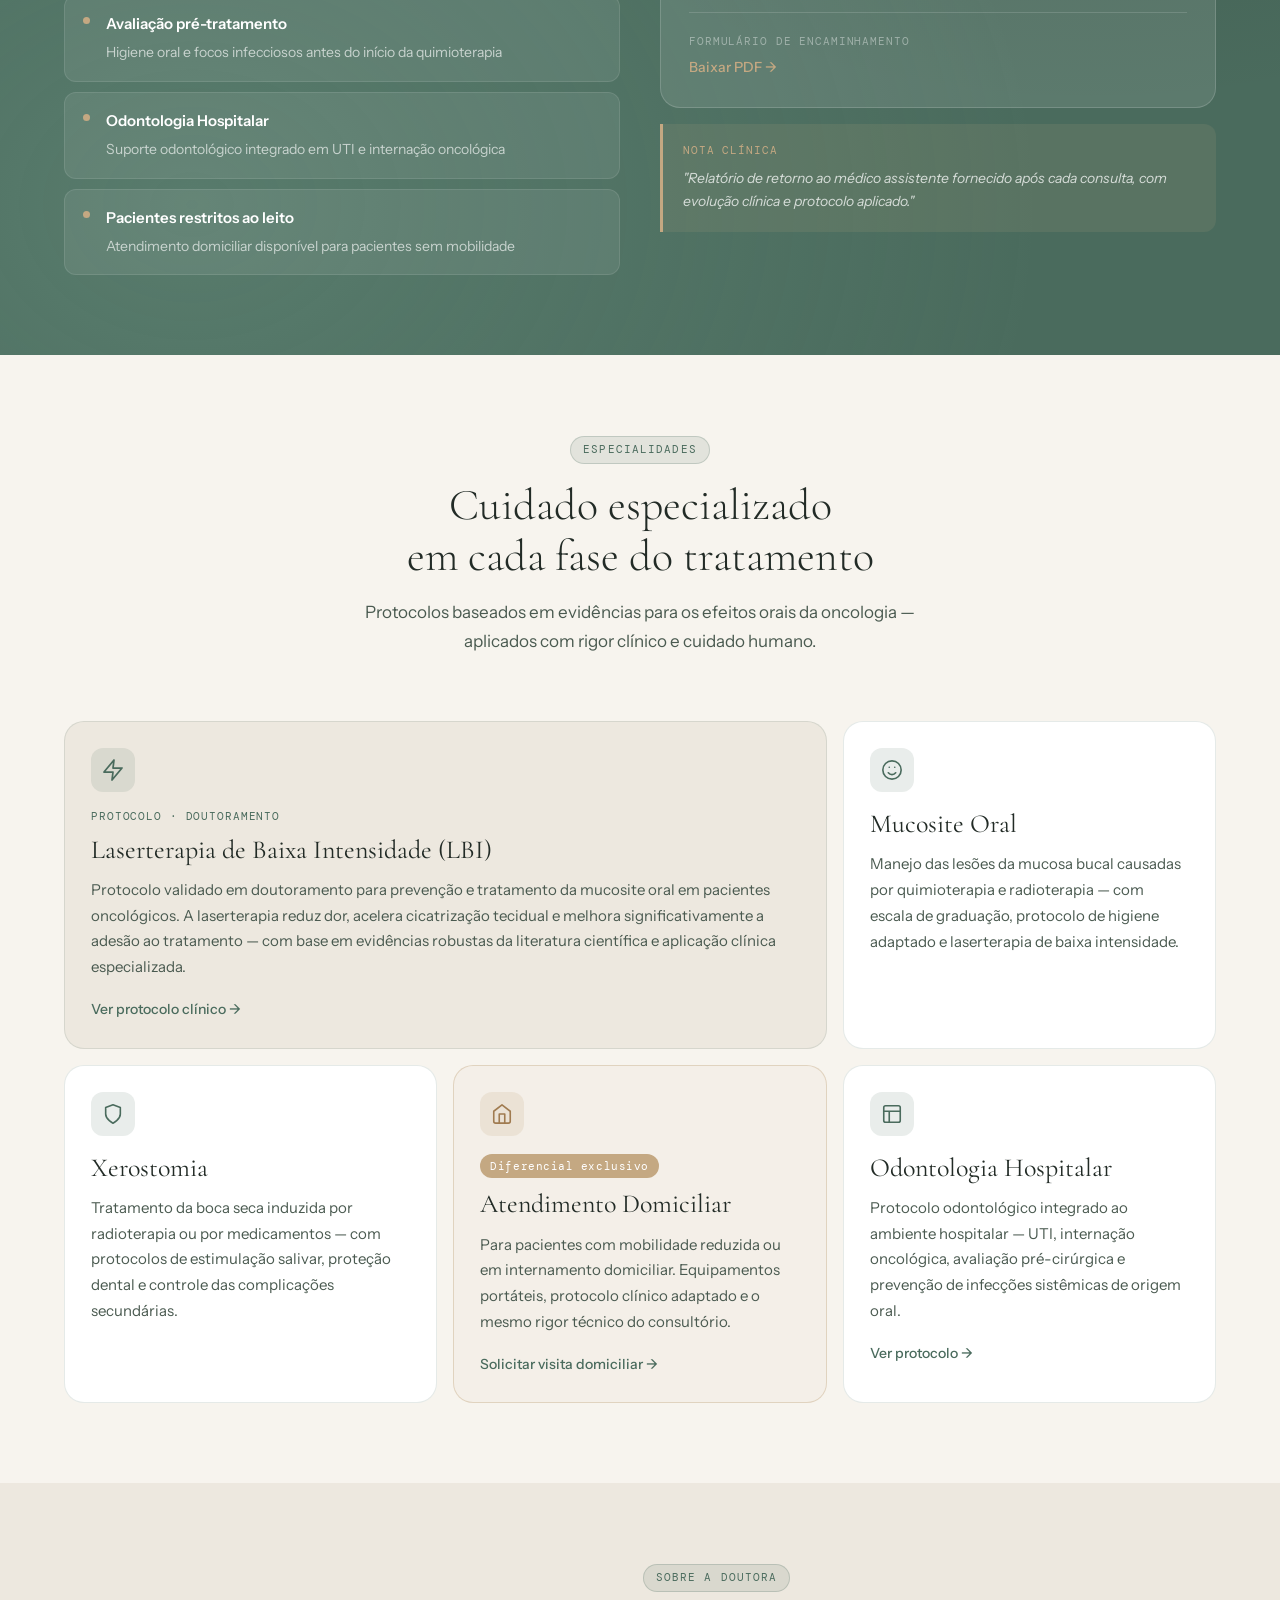
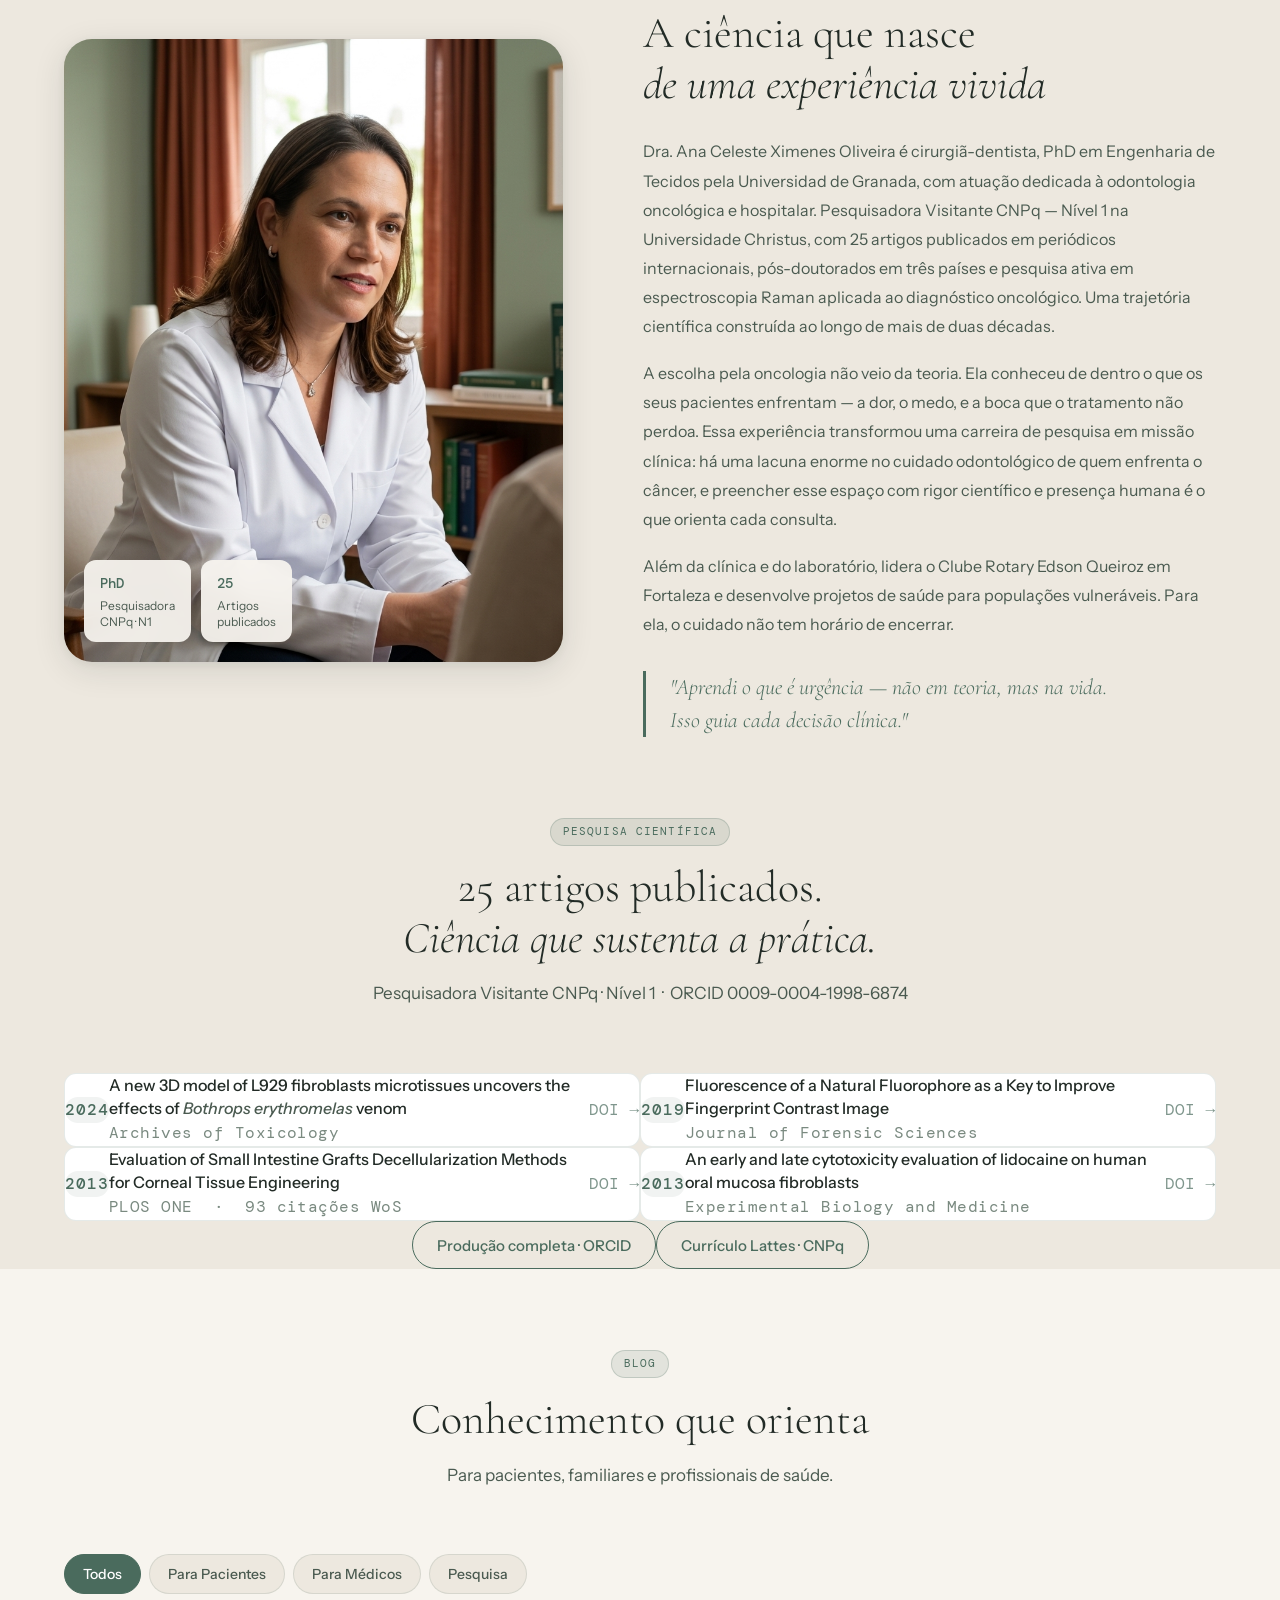
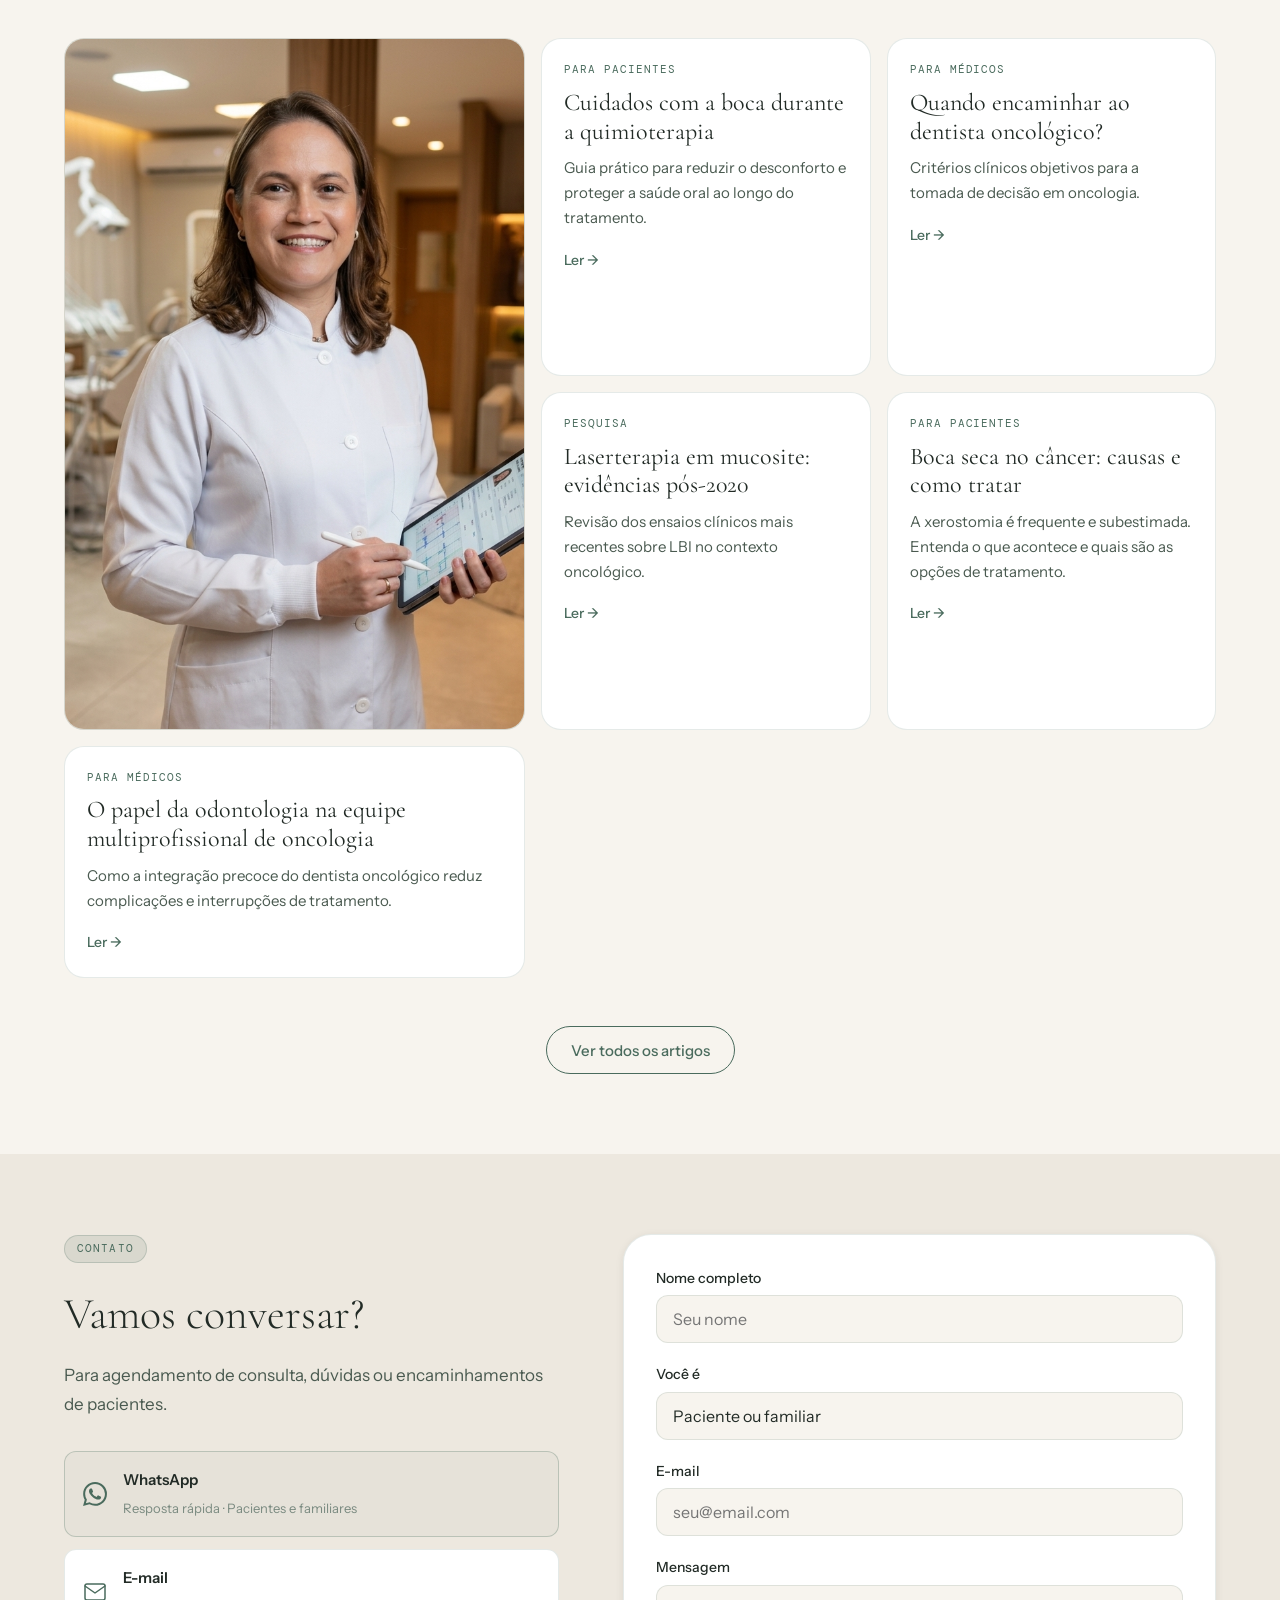
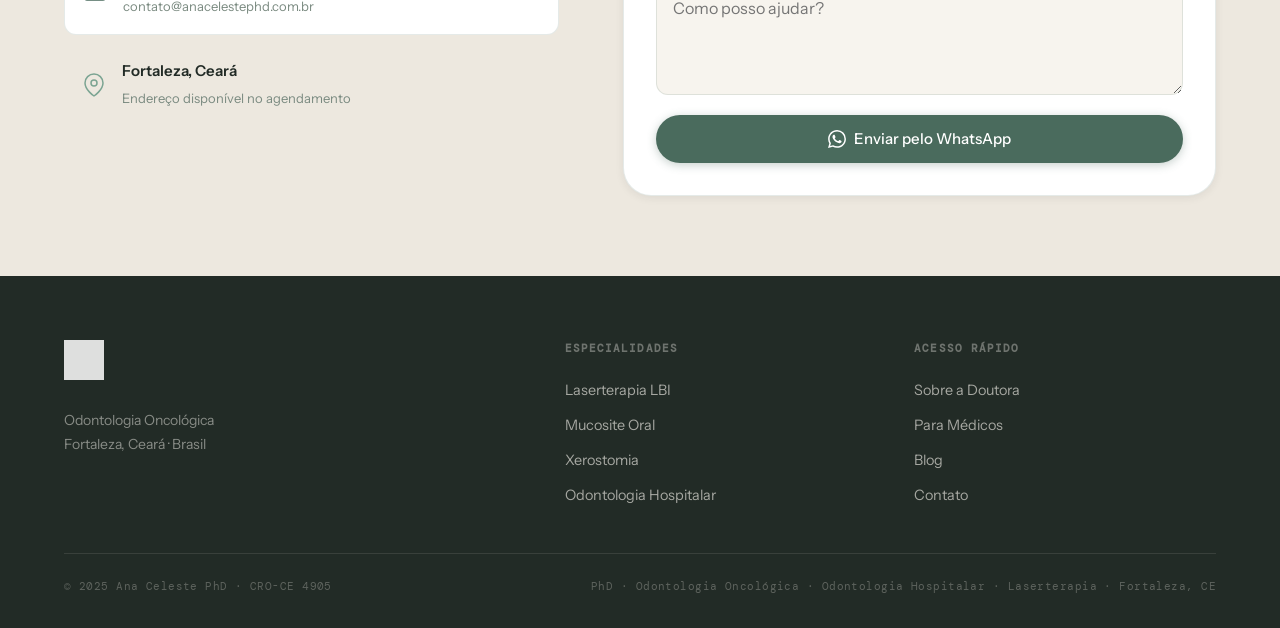
==== commit b09692eb: "Refactor: Update PhD title, remove Cuidados Paliativos, and implement new transparent/solid logo var" ====
--- a/index.html
+++ b/index.html
@@ -3,13 +3,13 @@
 <head>
   <meta charset="UTF-8">
   <meta name="viewport" content="width=device-width, initial-scale=1.0">
-  <meta name="description" content="Dra. Ana Celeste Ximenes Oliveira — Cirurgiã-dentista, PhD. Suporte odontológico especializado ao paciente oncológico em Fortaleza, CE. Laserterapia, mucosite, xerostomia e atendimento domiciliar.">
-  <meta name="keywords" content="odontologia oncológica, dentista oncológica, laserterapia, mucosite oral, xerostomia, cuidados paliativos, Fortaleza, Ceará, atendimento domiciliar, fotobiomodulação">
+  <meta name="description" content="Dra. Ana Celeste Ximenes Oliveira — Cirurgiã-dentista, PhD. Suporte odontológico especializado ao paciente oncológico em Fortaleza, CE. Laserterapia, mucosite e xerostomia.">
+  <meta name="keywords" content="odontologia oncológica, dentista oncológica, laserterapia, mucosite oral, xerostomia, Fortaleza, Ceará, atendimento domiciliar, fotobiomodulação">
   <title>Ana Celeste PhD — Suporte Odontológico Oncológico · Fortaleza</title>
 
   <!-- Open Graph -->
   <meta property="og:title"       content="Ana Celeste PhD — Suporte Odontológico Oncológico">
-  <meta property="og:description" content="Cirurgiã-dentista, PhD. Laserterapia, mucosite e cuidados paliativos para pacientes oncológicos em Fortaleza, CE.">
+  <meta property="og:description" content="Cirurgiã-dentista, PhD. Laserterapia e mucosite para pacientes oncológicos em Fortaleza, CE.">
   <meta property="og:type"        content="website">
   <meta property="og:image"       content="assets/hero.png">
 
@@ -19,7 +19,7 @@
     "@context": "https://schema.org",
     "@type": "Dentist",
     "name": "Ana Celeste Ximenes Oliveira",
-    "description": "Cirurgiã-dentista, PhD pela Universidad de Granada. Pesquisadora CNPq com atuação em odontologia oncológica. Laserterapia, mucosite oral, xerostomia e odontologia hospitalar em Fortaleza, CE.",
+    "description": "Cirurgiã-dentista, PhD em Engenharia de Tecidos pela Universidad de Granada. Pesquisadora CNPq com atuação em odontologia oncológica. Laserterapia, mucosite oral, xerostomia e odontologia hospitalar em Fortaleza, CE.",
     "address": { "@type": "PostalAddress", "addressLocality": "Fortaleza", "addressRegion": "CE", "addressCountry": "BR" },
     "telephone": "+558599242529",
     "email": "contato@anacelestephd.com.br",
@@ -46,8 +46,7 @@
   <nav class="nav" id="nav" role="navigation" aria-label="Navegação principal">
     <div class="nav__inner">
       <a href="#inicio" class="nav__logo" aria-label="Ana Celeste PhD — página inicial">
-        <img src="assets/logo-icon.svg" alt="" aria-hidden="true">
-        <span class="nav__logo-text">Ana <em>Celeste</em> <strong>PhD</strong></span>
+        <img src="assets/logo-cabecalho.png" alt="Ana Celeste PhD" class="nav__logo-img">
       </a>
       <div class="nav__links">
         <a href="#especialidades">Especialidades</a>
@@ -88,7 +87,7 @@
         </h1>
 
         <p class="hero__lead reveal reveal-delay-2">
-          Cirurgiã-dentista, PhD pela Universidad de Granada. Pesquisadora CNPq
+          Cirurgiã-dentista, PhD em Engenharia de Tecidos pela Universidad de Granada. Pesquisadora CNPq
           com atuação em odontologia oncológica. Protocolos de fotobiomodulação,
           manejo de mucosite e xerostomia — com
           <strong>atendimento domiciliar</strong> para pacientes que não podem se deslocar.
@@ -148,7 +147,7 @@
         <span class="tag tag--warm">Para médicos e equipes de oncologia</span>
         <h2>Encaminhe com confiança.<br>Seu paciente estará em boas mãos.</h2>
         <p>
-          Oncologistas, hematologistas e equipes de cuidados paliativos em Fortaleza
+          Oncologistas, hematologistas e equipes de saúde em Fortaleza
           contam com protocolo especializado para as complicações orais do tratamento
           oncológico — com resposta ágil e relatório de retorno ao médico assistente.
         </p>
@@ -183,8 +182,8 @@
             <li class="criteria-item">
               <span class="criteria-dot" aria-hidden="true"></span>
               <div>
-                <strong>Cuidados paliativos</strong>
-                <span>Conforto e qualidade de vida oral em pacientes em fase avançada</span>
+                <strong>Odontologia Hospitalar</strong>
+                <span>Suporte odontológico integrado em UTI e internação oncológica</span>
               </div>
             </li>
             <li class="criteria-item">
@@ -363,7 +362,7 @@
           <h2>A ciência que nasce<br><em>de uma experiência vivida</em></h2>
           <div class="sobre__text">
             <p>
-              Dra. Ana Celeste Ximenes Oliveira é cirurgiã-dentista, PhD pela Universidad de
+              Dra. Ana Celeste Ximenes Oliveira é cirurgiã-dentista, PhD em Engenharia de Tecidos pela Universidad de
               Granada, com atuação dedicada à odontologia oncológica e hospitalar. Pesquisadora Visitante CNPq — Nível 1 na Universidade Christus, com
               25 artigos publicados em periódicos internacionais, pós-doutorados em três países
               e pesquisa ativa em espectroscopia Raman aplicada ao diagnóstico oncológico.
@@ -646,8 +645,7 @@
       <div class="footer__grid">
         <div class="footer__brand">
           <a href="#inicio" class="nav__logo" style="margin-bottom:0.75rem;">
-            <img src="assets/logo-icon.svg" alt="" aria-hidden="true">
-            <span class="nav__logo-text">Ana <em>Celeste</em> <strong>PhD</strong></span>
+            <img src="assets/logo-transparencia.png" alt="Ana Celeste PhD" class="nav__logo-img footer__logo-img">
           </a>
           <p>Odontologia Oncológica<br>Fortaleza, Ceará · Brasil</p>
         </div>
--- a/styles.css
+++ b/styles.css
@@ -203,30 +203,16 @@
   gap: 0.625rem;
   text-decoration: none;
 }
-.nav__logo img { height: 36px; width: auto; flex-shrink: 0; }
-.nav__logo-text {
-  font-family: var(--f-display);
-  font-size: 1.125rem;
-  font-weight: 300;
-  color: var(--c-text);
-  letter-spacing: 0.01em;
-  line-height: 1;
-}
-.nav__logo-text em {
-  font-style: italic;
-  color: var(--c-sage);
-}
-.nav__logo-text strong {
-  font-weight: 400;
-  font-size: 0.8em;
-  color: var(--c-text-3);
-  letter-spacing: 0.08em;
-}
-/* Footer logo — versão invertida */
-.footer__brand .nav__logo-text { color: rgba(247,244,238,0.85); }
-.footer__brand .nav__logo-text em { color: var(--c-warm); }
-.footer__brand .nav__logo-text strong { color: rgba(247,244,238,0.5); }
-.footer__brand .nav__logo img { filter: brightness(0) invert(1); opacity: 0.85; }
+.nav__logo-img { 
+  height: 54px; 
+  width: auto; 
+  flex-shrink: 0; 
+  display: block;
+}
+/* Footer logo — versão invertida para fundo escuro */
+.footer__logo-img { 
+  filter: brightness(0) invert(1) opacity(0.85); 
+}
 .nav__links { display: none; align-items: center; gap: 2.5rem; }
 .nav__links a:not(.btn) {
   font-size: 0.9375rem;
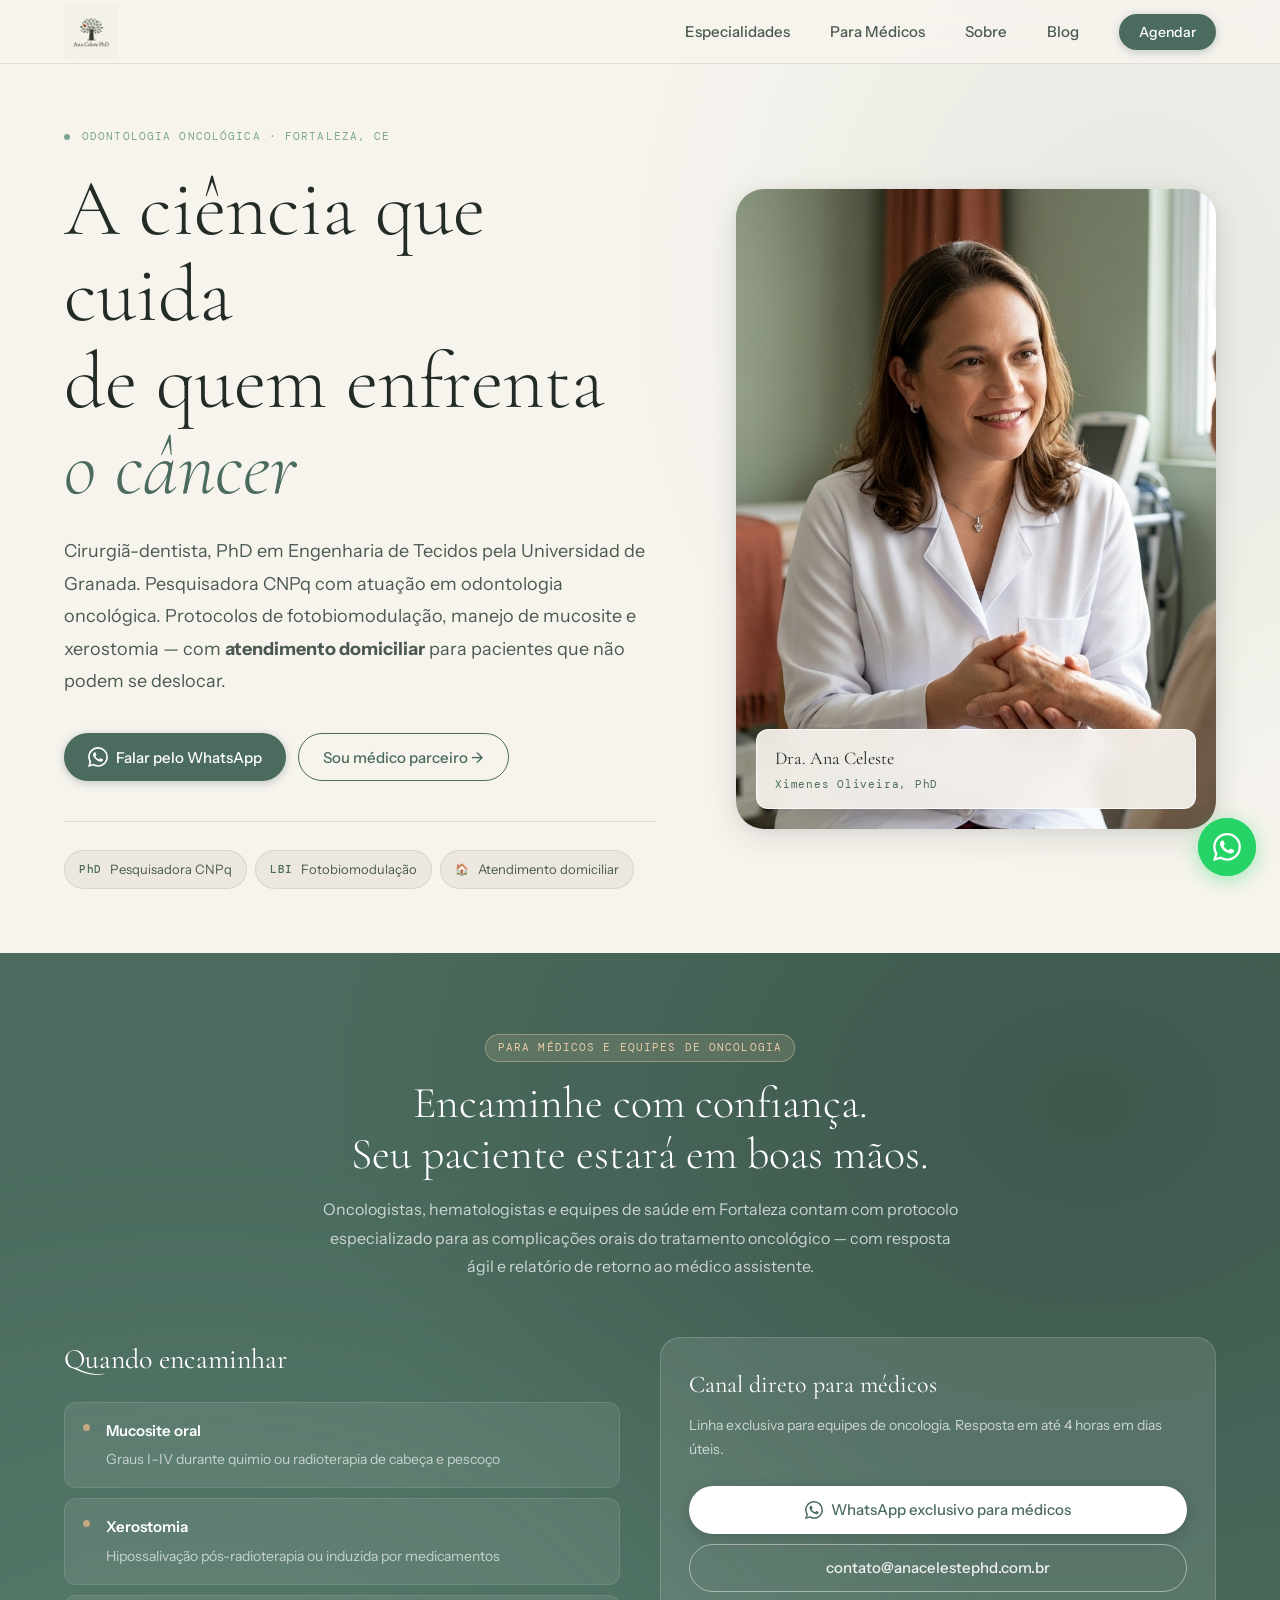
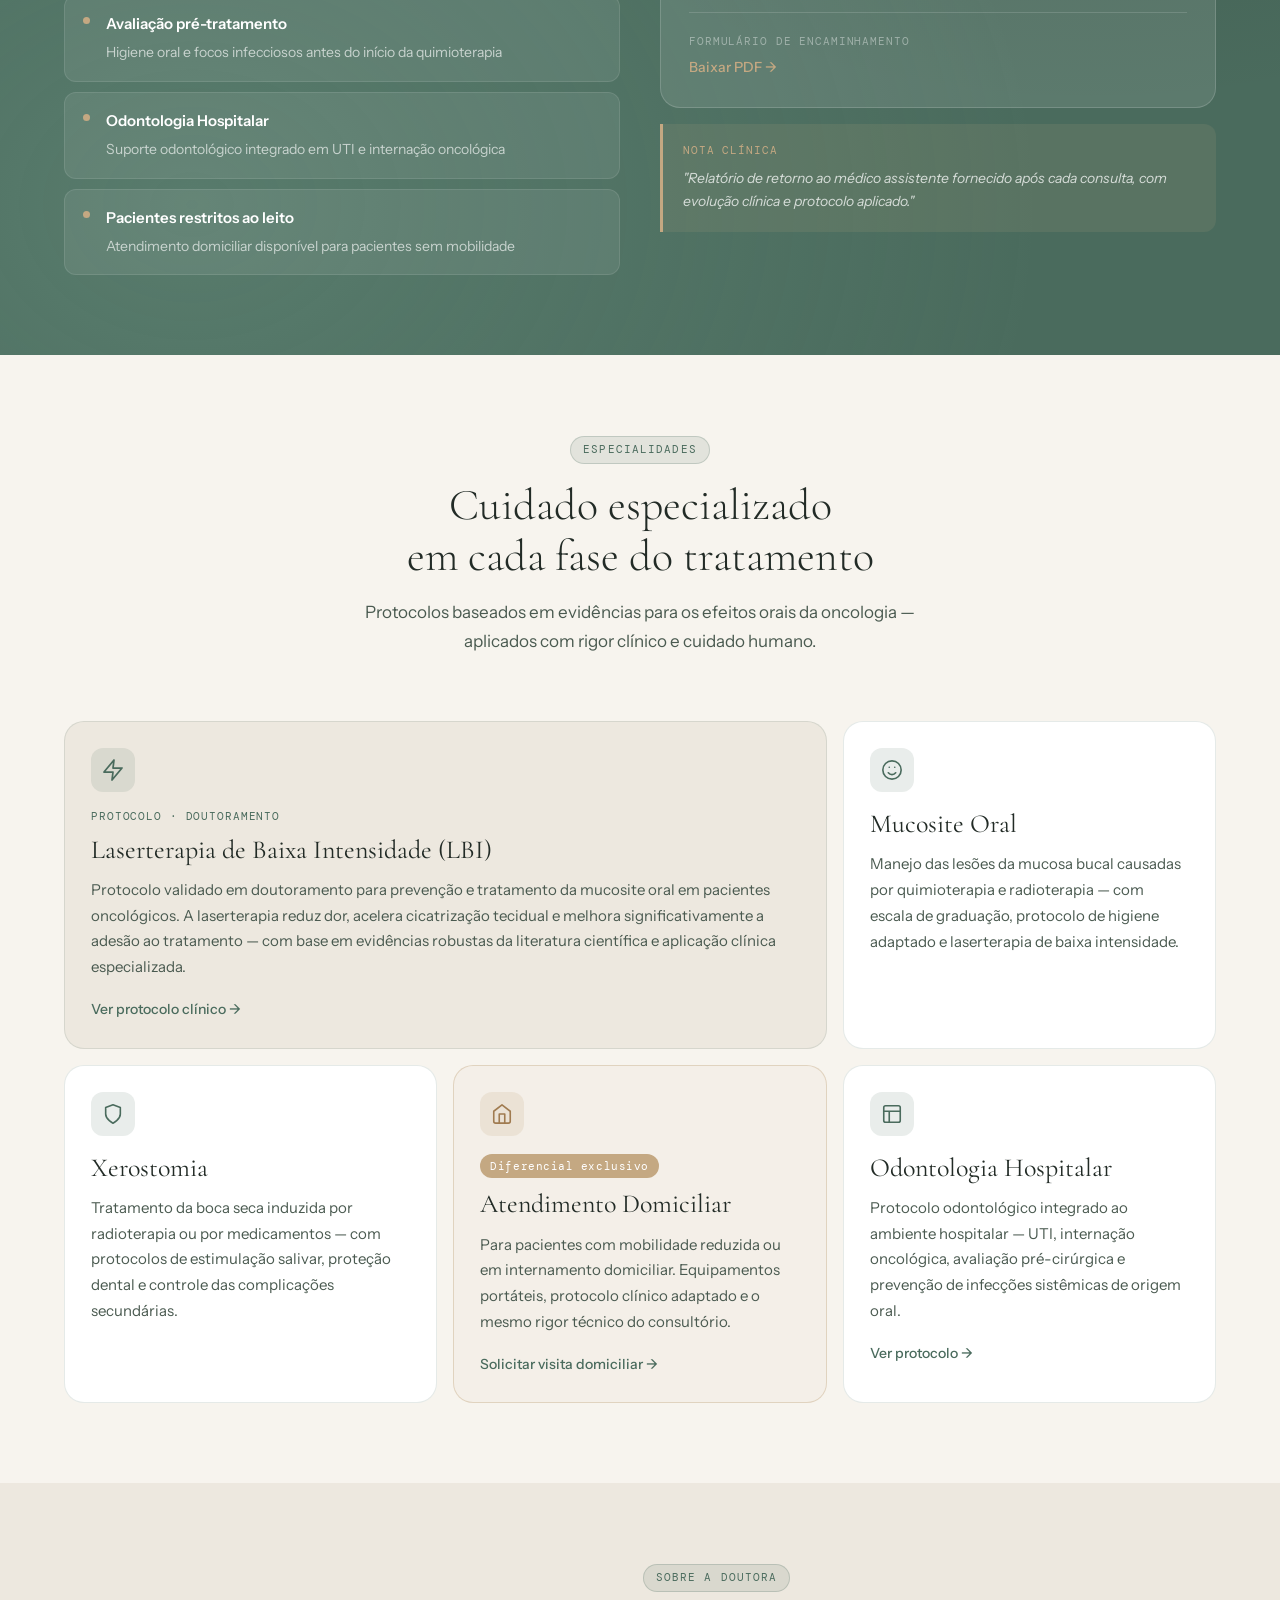
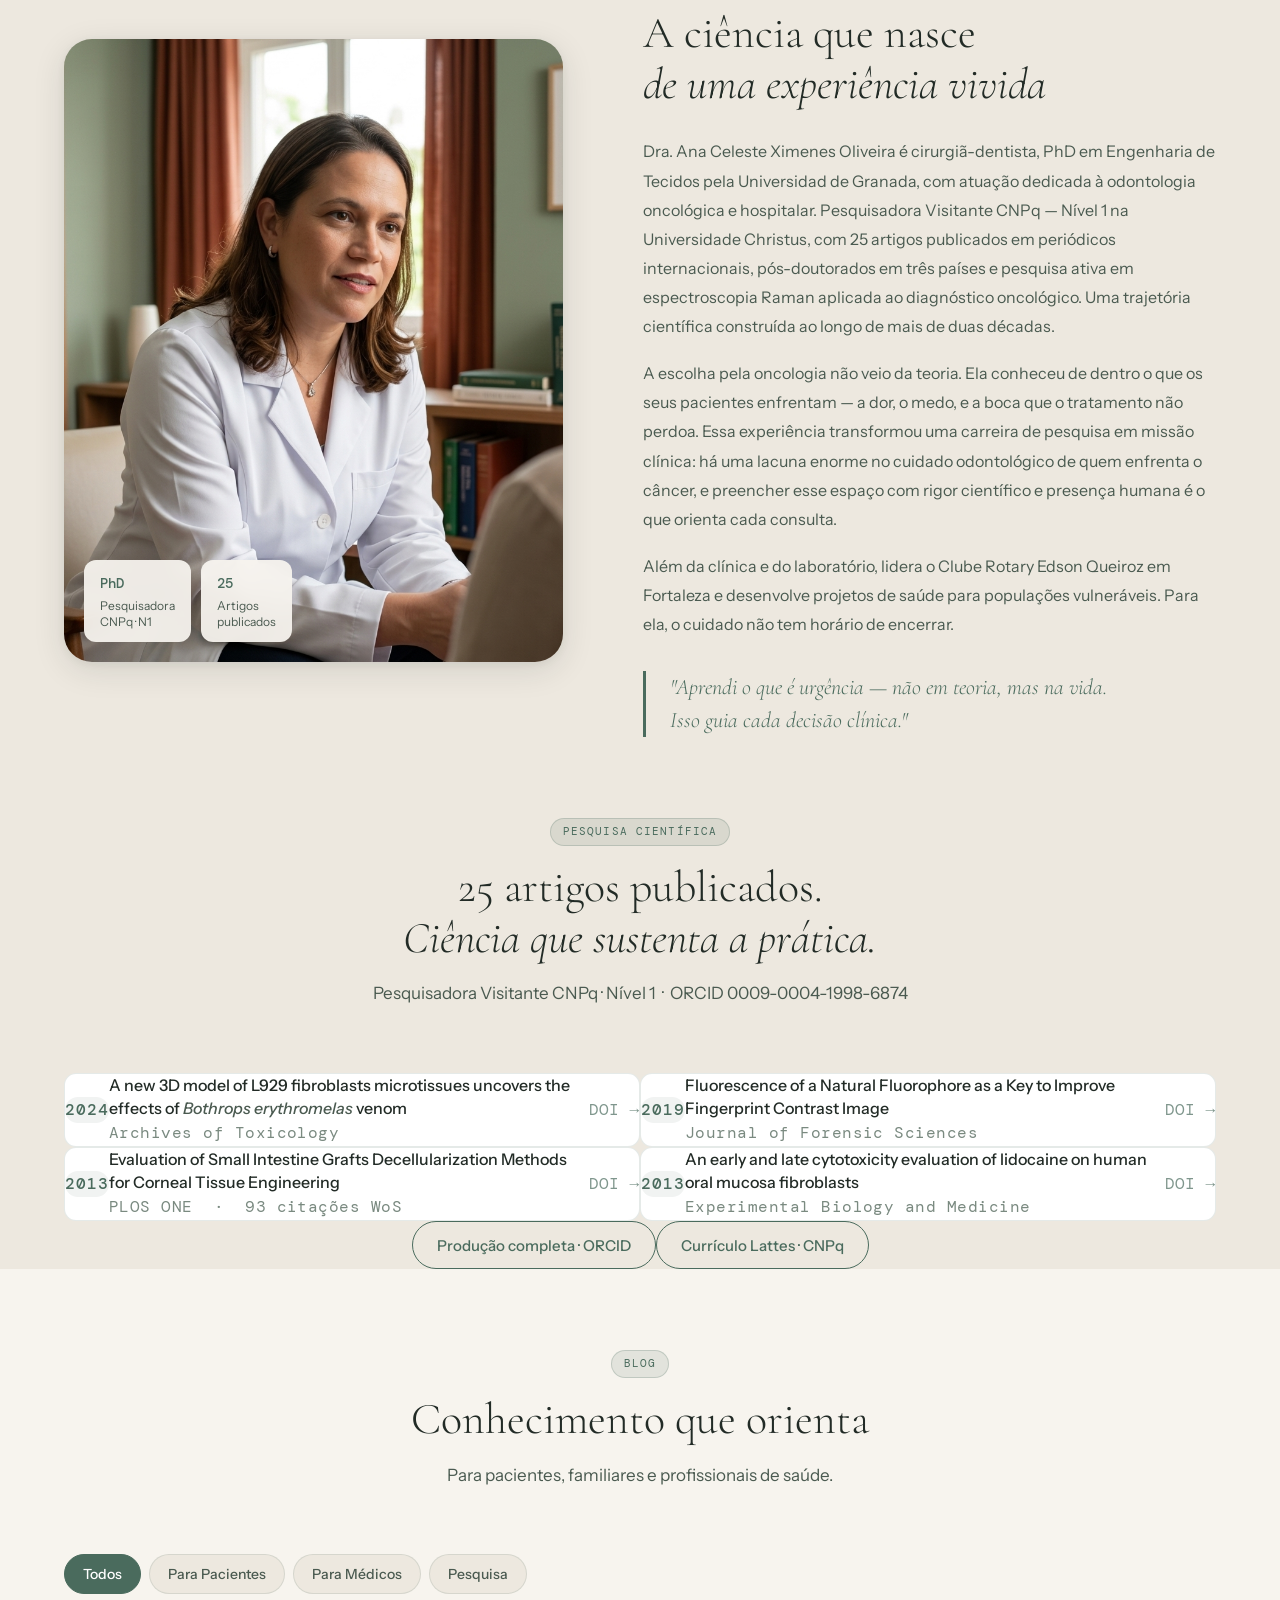
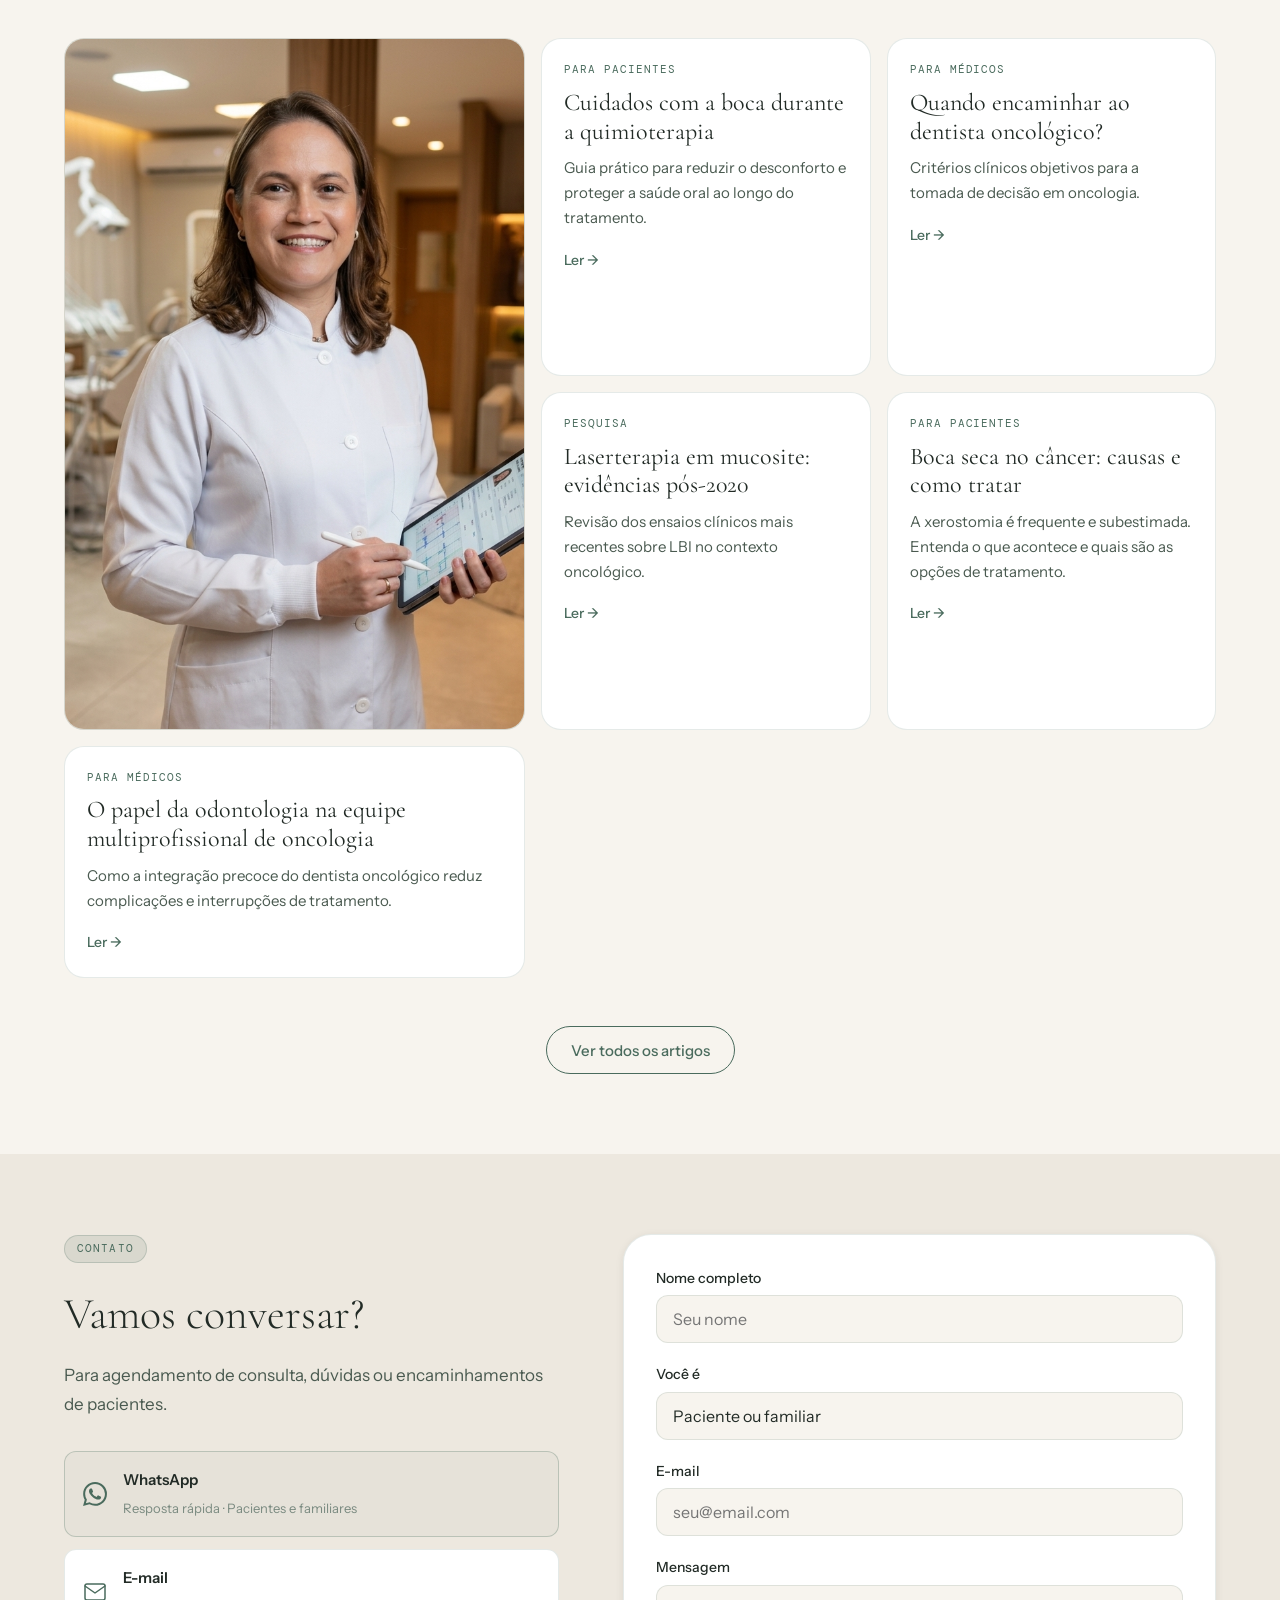
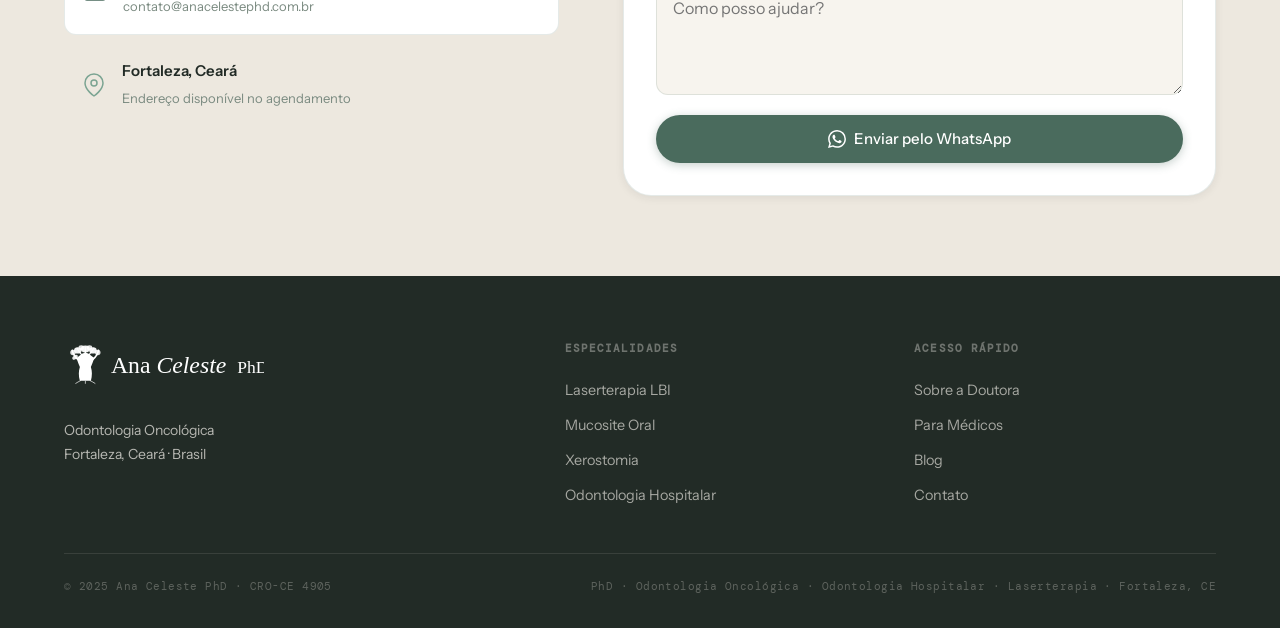
==== commit c7dd8c39: "Fix: Replace PNG logo with perfect SVG vector to eliminate artifact background issues." ====
--- a/index.html
+++ b/index.html
@@ -645,7 +645,7 @@
       <div class="footer__grid">
         <div class="footer__brand">
           <a href="#inicio" class="nav__logo" style="margin-bottom:0.75rem;">
-            <img src="assets/logo-transparencia.png" alt="Ana Celeste PhD" class="nav__logo-img footer__logo-img">
+            <img src="assets/logo-rodape.svg" alt="Ana Celeste PhD" class="nav__logo-img">
           </a>
           <p>Odontologia Oncológica<br>Fortaleza, Ceará · Brasil</p>
         </div>
--- a/styles.css
+++ b/styles.css
@@ -209,10 +209,7 @@
   flex-shrink: 0; 
   display: block;
 }
-/* Footer logo — versão invertida para fundo escuro */
-.footer__logo-img { 
-  filter: brightness(0) invert(1) opacity(0.85); 
-}
+/* Footer logo */
 .nav__links { display: none; align-items: center; gap: 2.5rem; }
 .nav__links a:not(.btn) {
   font-size: 0.9375rem;
@@ -813,8 +810,8 @@
   border-bottom: 1px solid rgba(247,244,238,0.10);
   margin-bottom: 1.5rem;
 }
-.footer__brand img { height: 40px; width: auto; filter: brightness(0) invert(1); opacity: 0.85; margin-bottom: 1rem; }
-.footer__brand p { font-size: 0.875rem; color: rgba(247,244,238,0.48); line-height: 1.75; }
+.footer__brand img { height: 50px; width: auto; margin-bottom: 1rem; }
+.footer__brand p { font-size: 0.875rem; color: rgba(247,244,238,0.7); line-height: 1.75; }
 .footer__nav h4 {
   font-family: var(--f-mono);
   font-size: 0.6875rem;
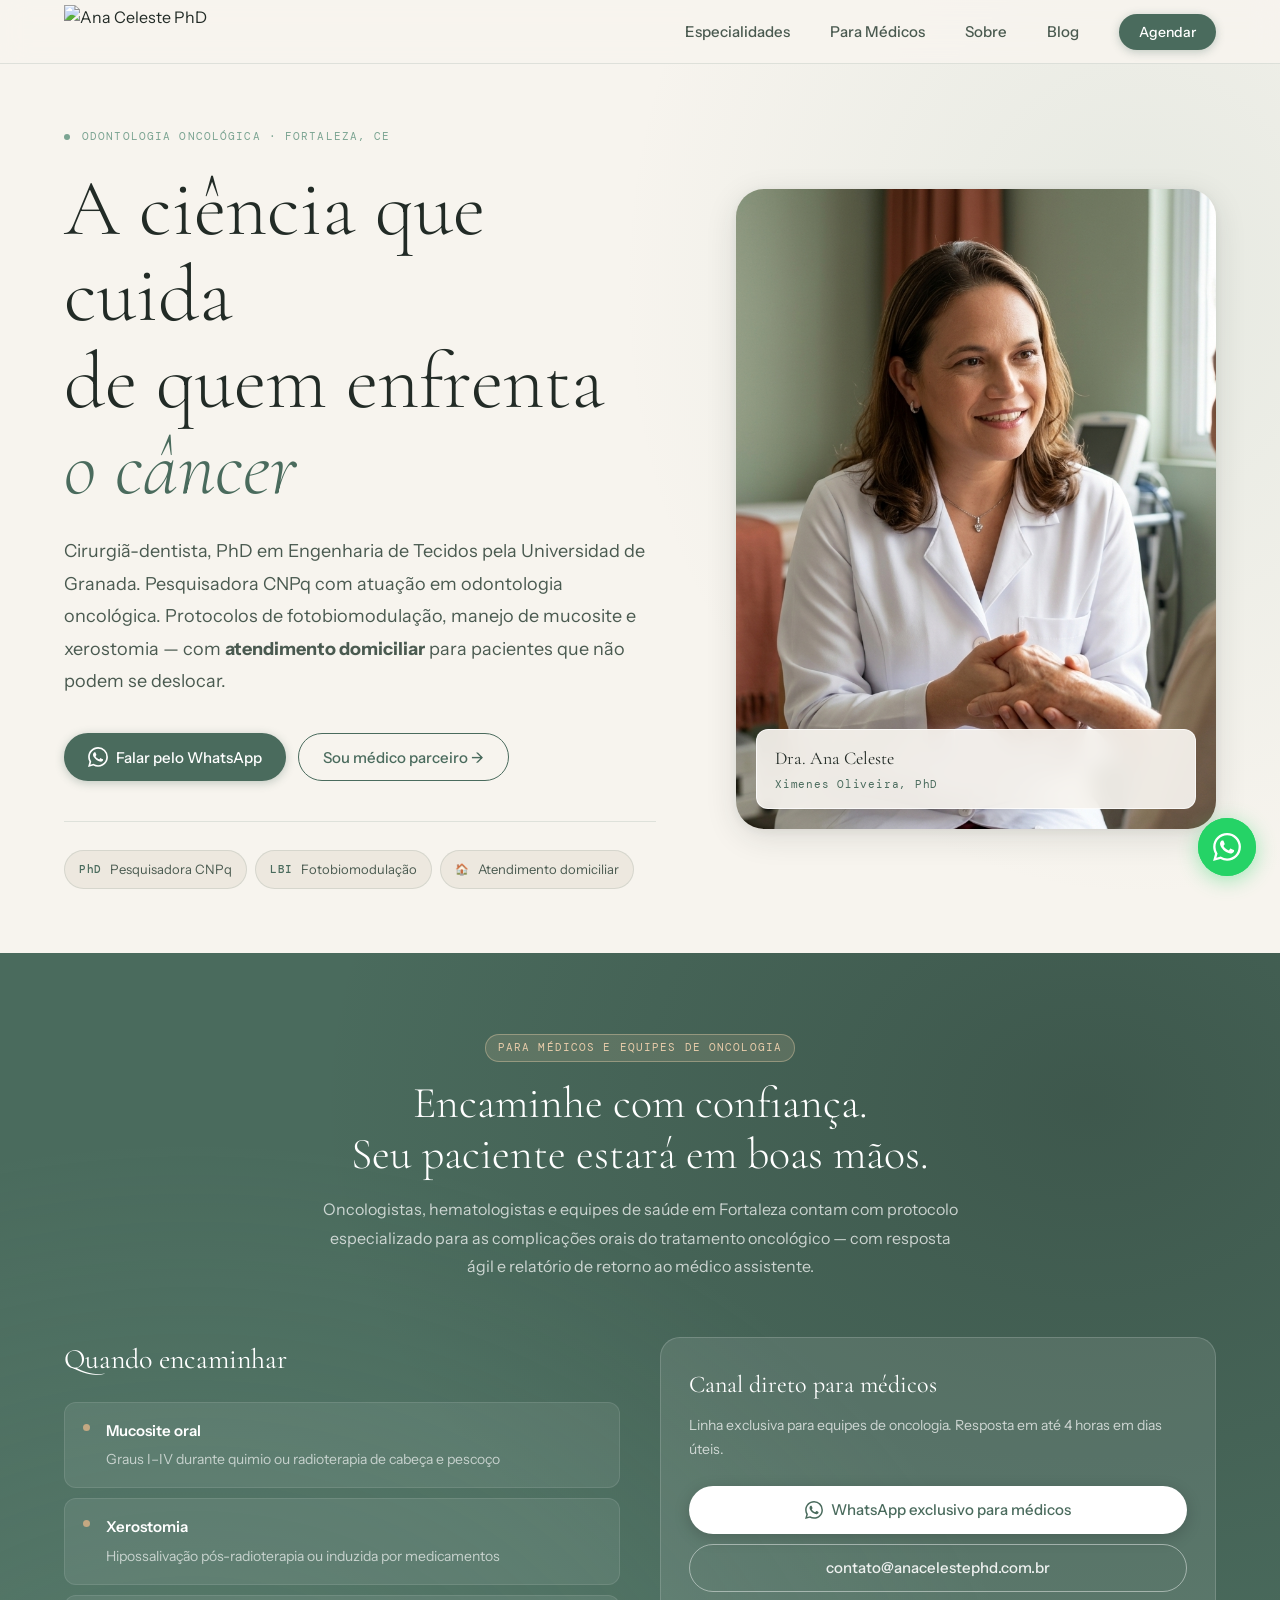
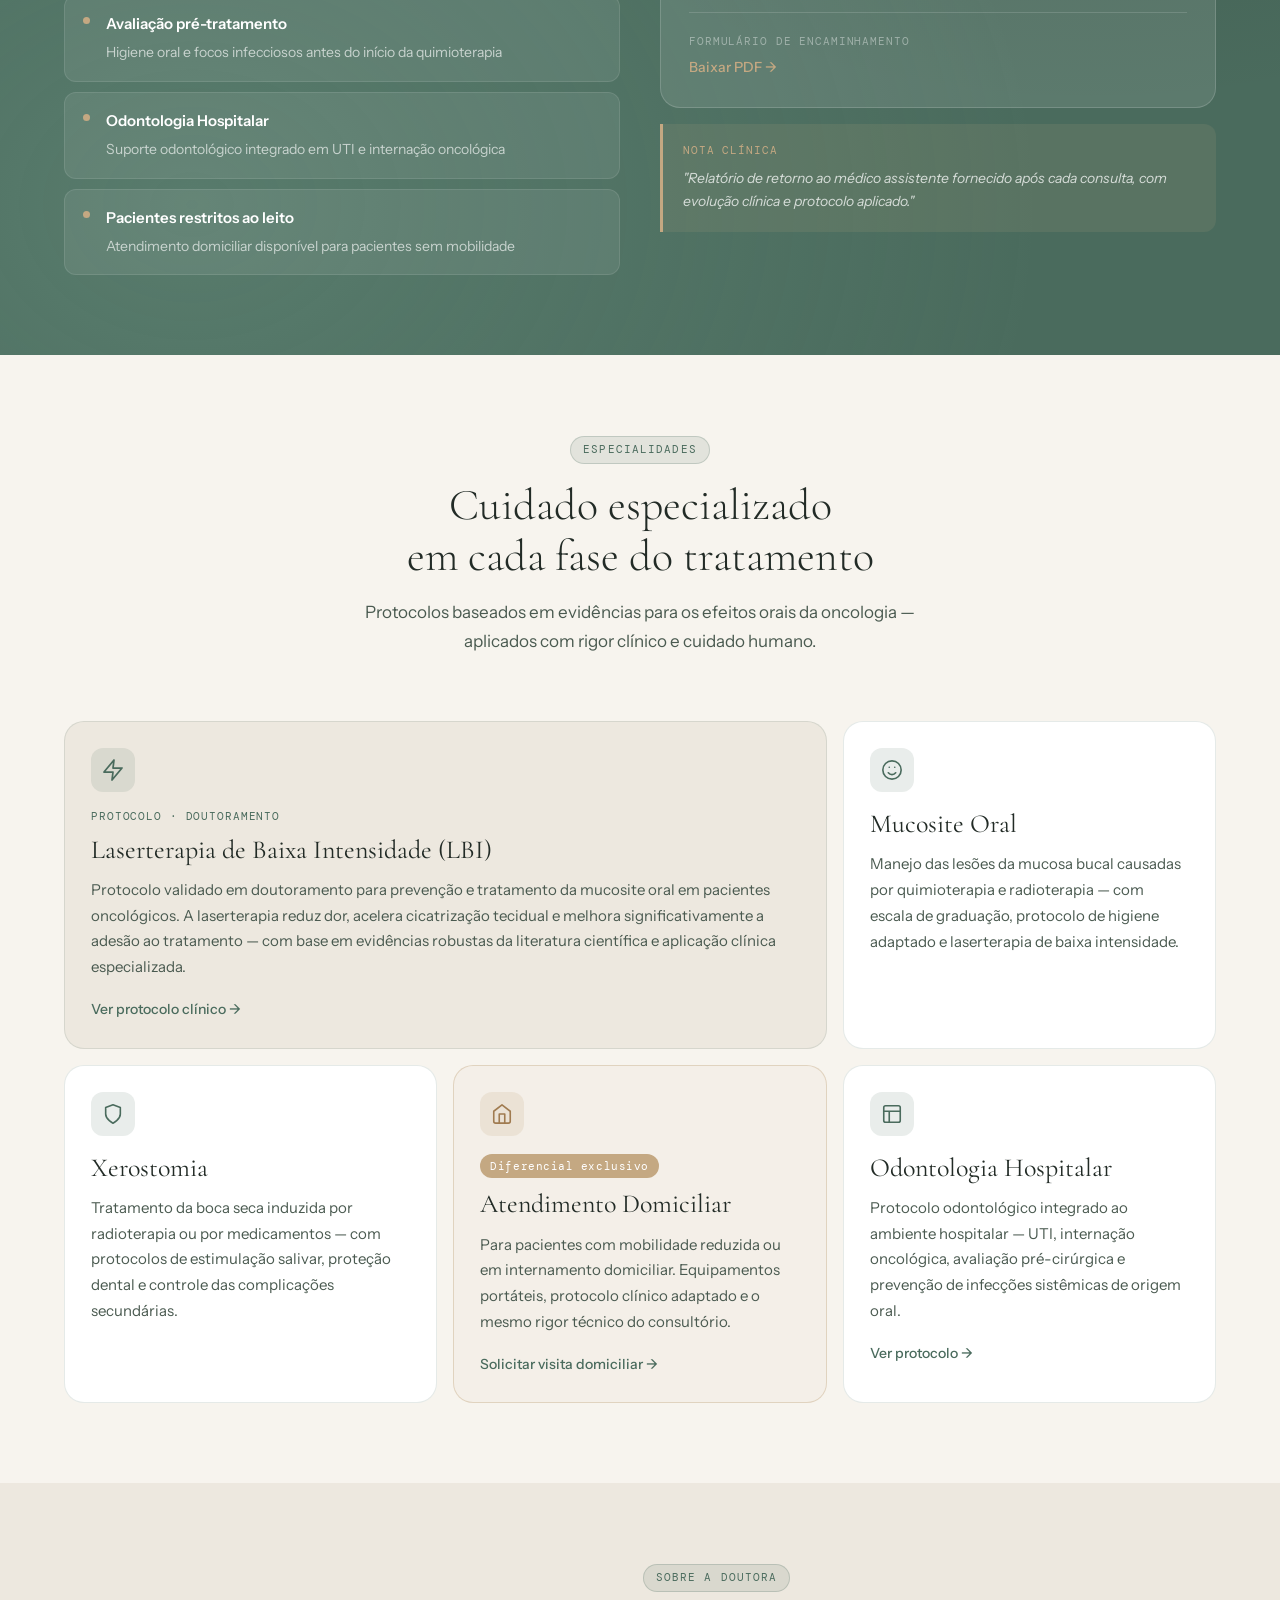
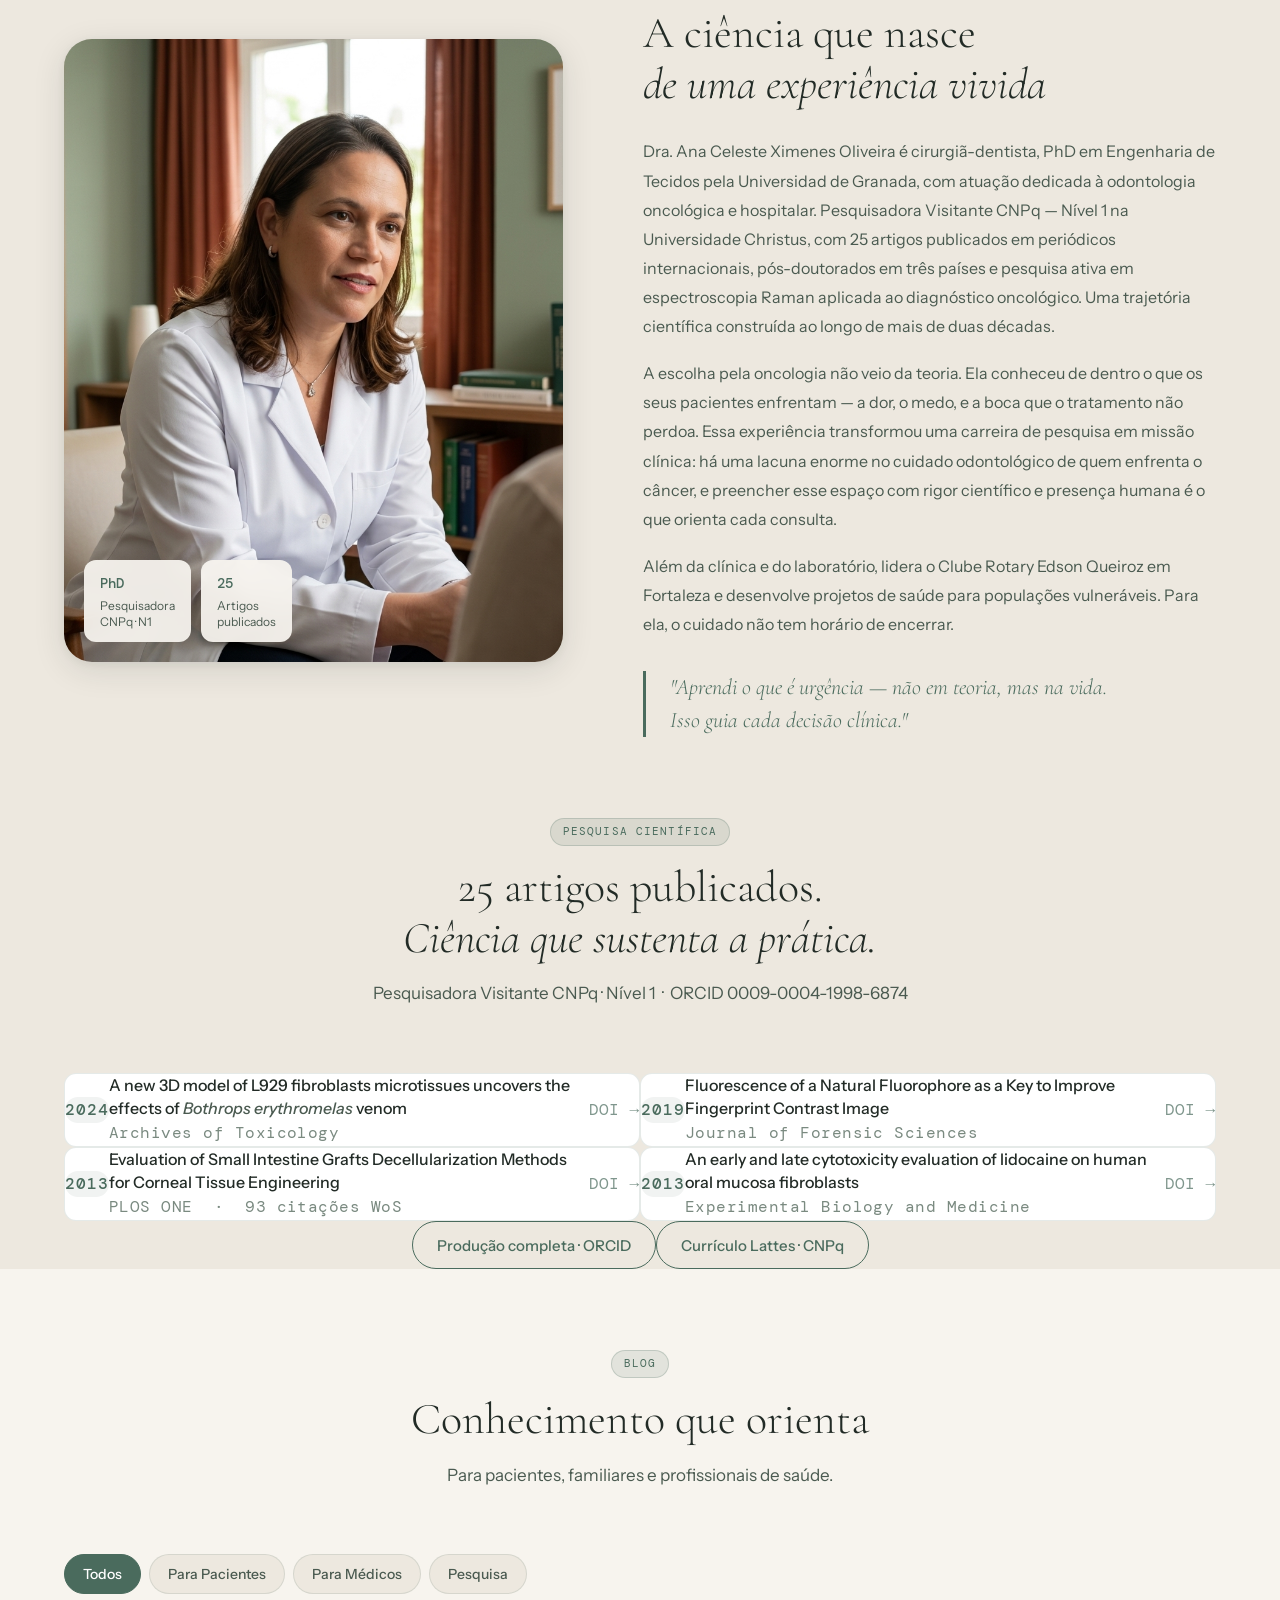
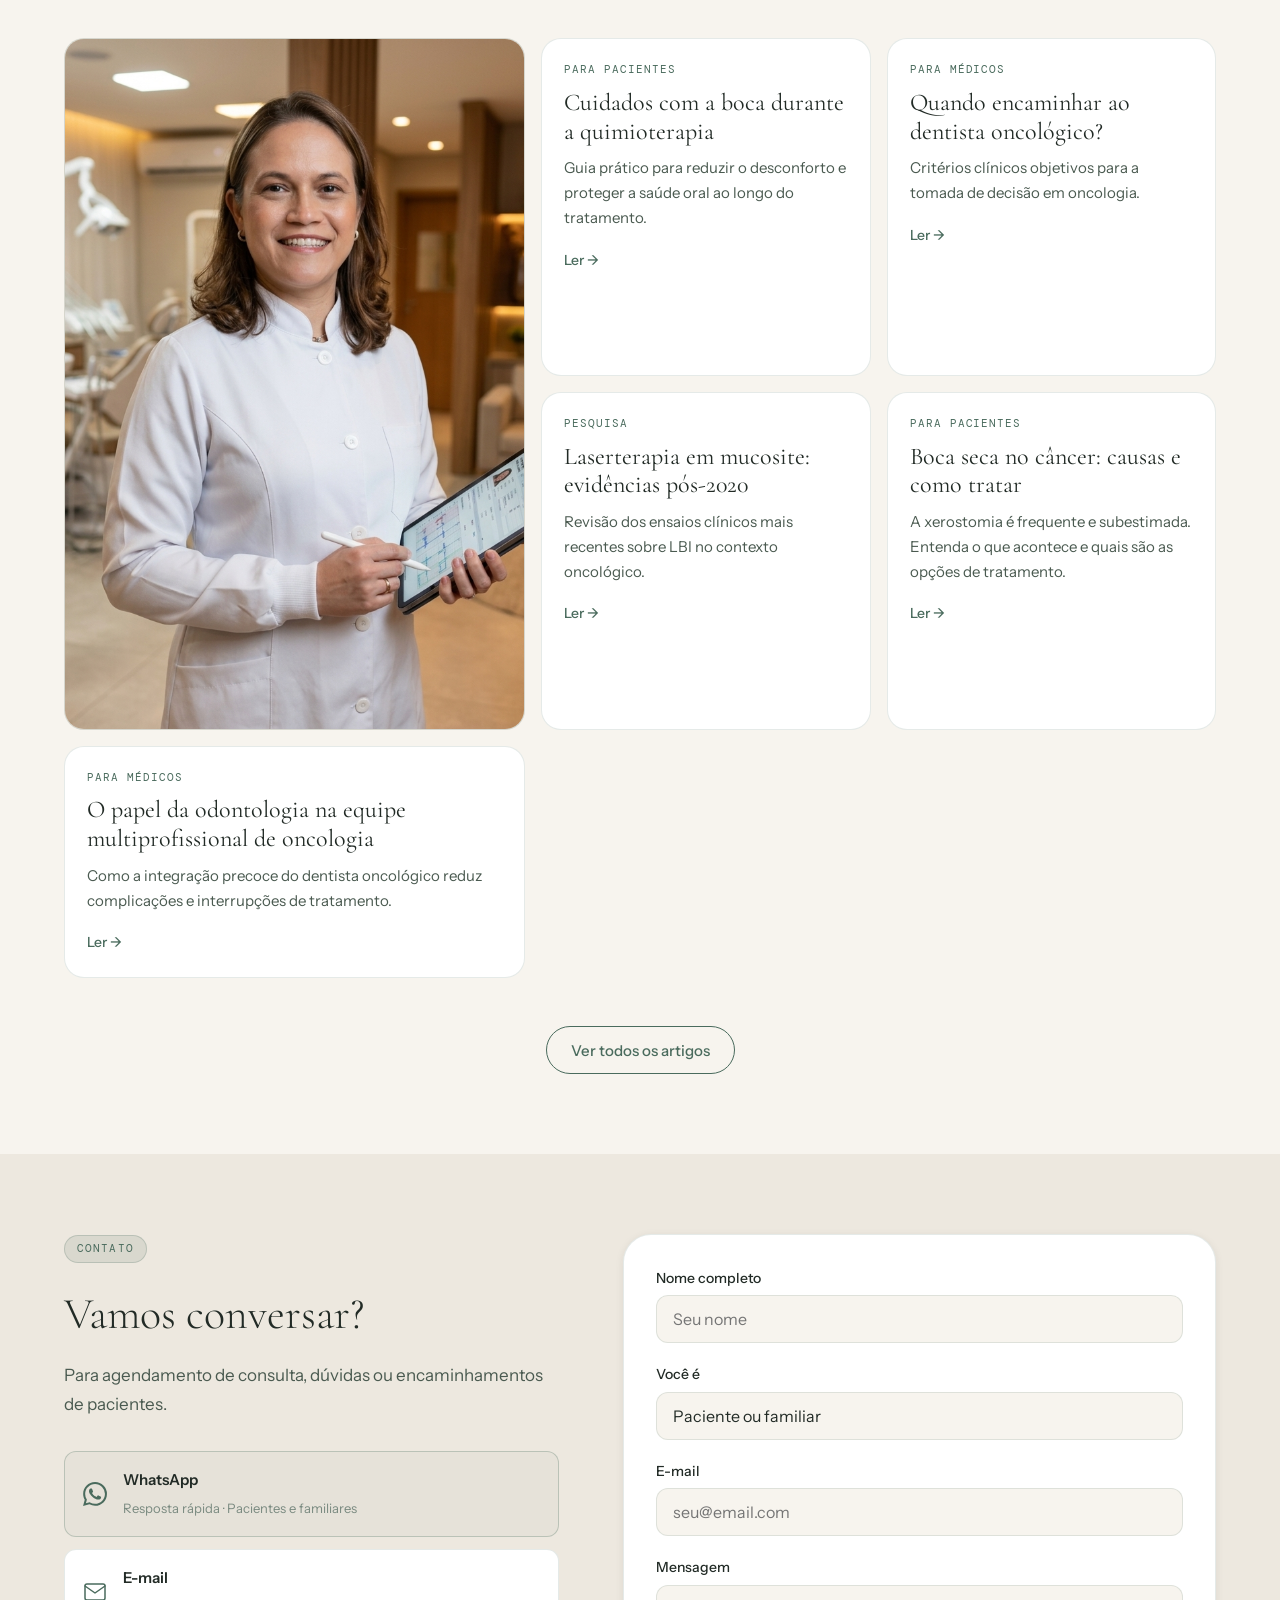
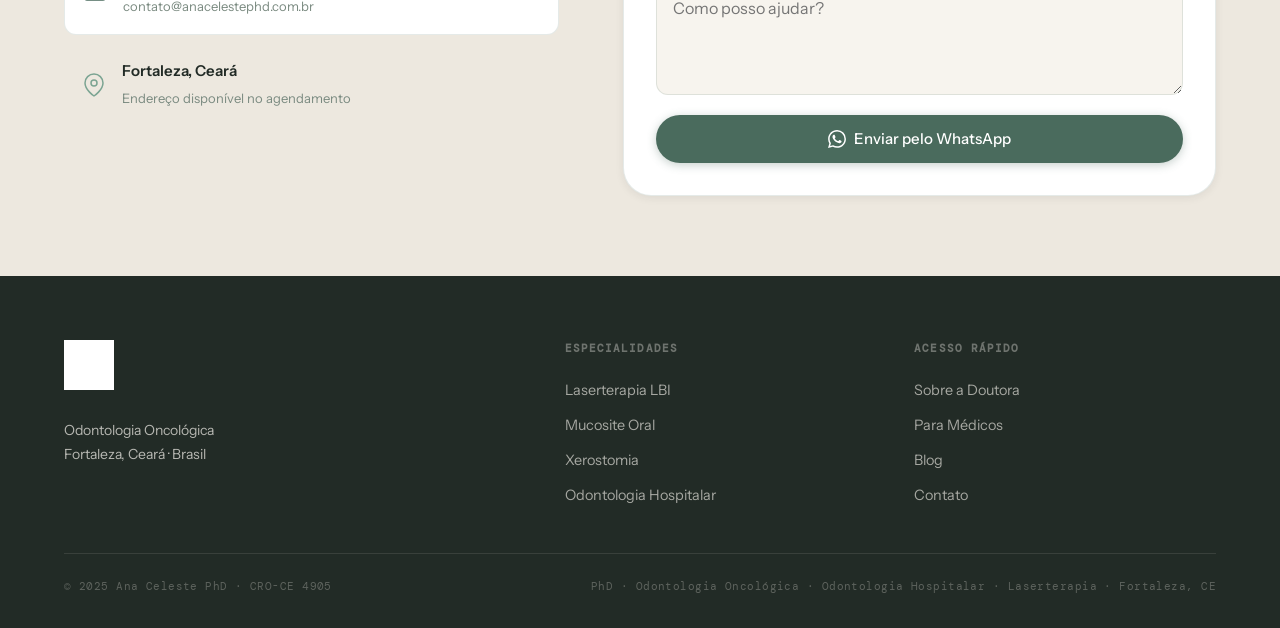
==== commit 20892ca6: "Fix: Replace footer logos with perfectly converted Python-processed PNGs to eliminate AI checkerboar" ====
--- a/index.html
+++ b/index.html
@@ -645,7 +645,7 @@
       <div class="footer__grid">
         <div class="footer__brand">
           <a href="#inicio" class="nav__logo" style="margin-bottom:0.75rem;">
-            <img src="assets/logo-rodape.svg" alt="Ana Celeste PhD" class="nav__logo-img">
+            <img src="assets/logo-rodape.png" alt="Ana Celeste PhD" class="nav__logo-img">
           </a>
           <p>Odontologia Oncológica<br>Fortaleza, Ceará · Brasil</p>
         </div>
